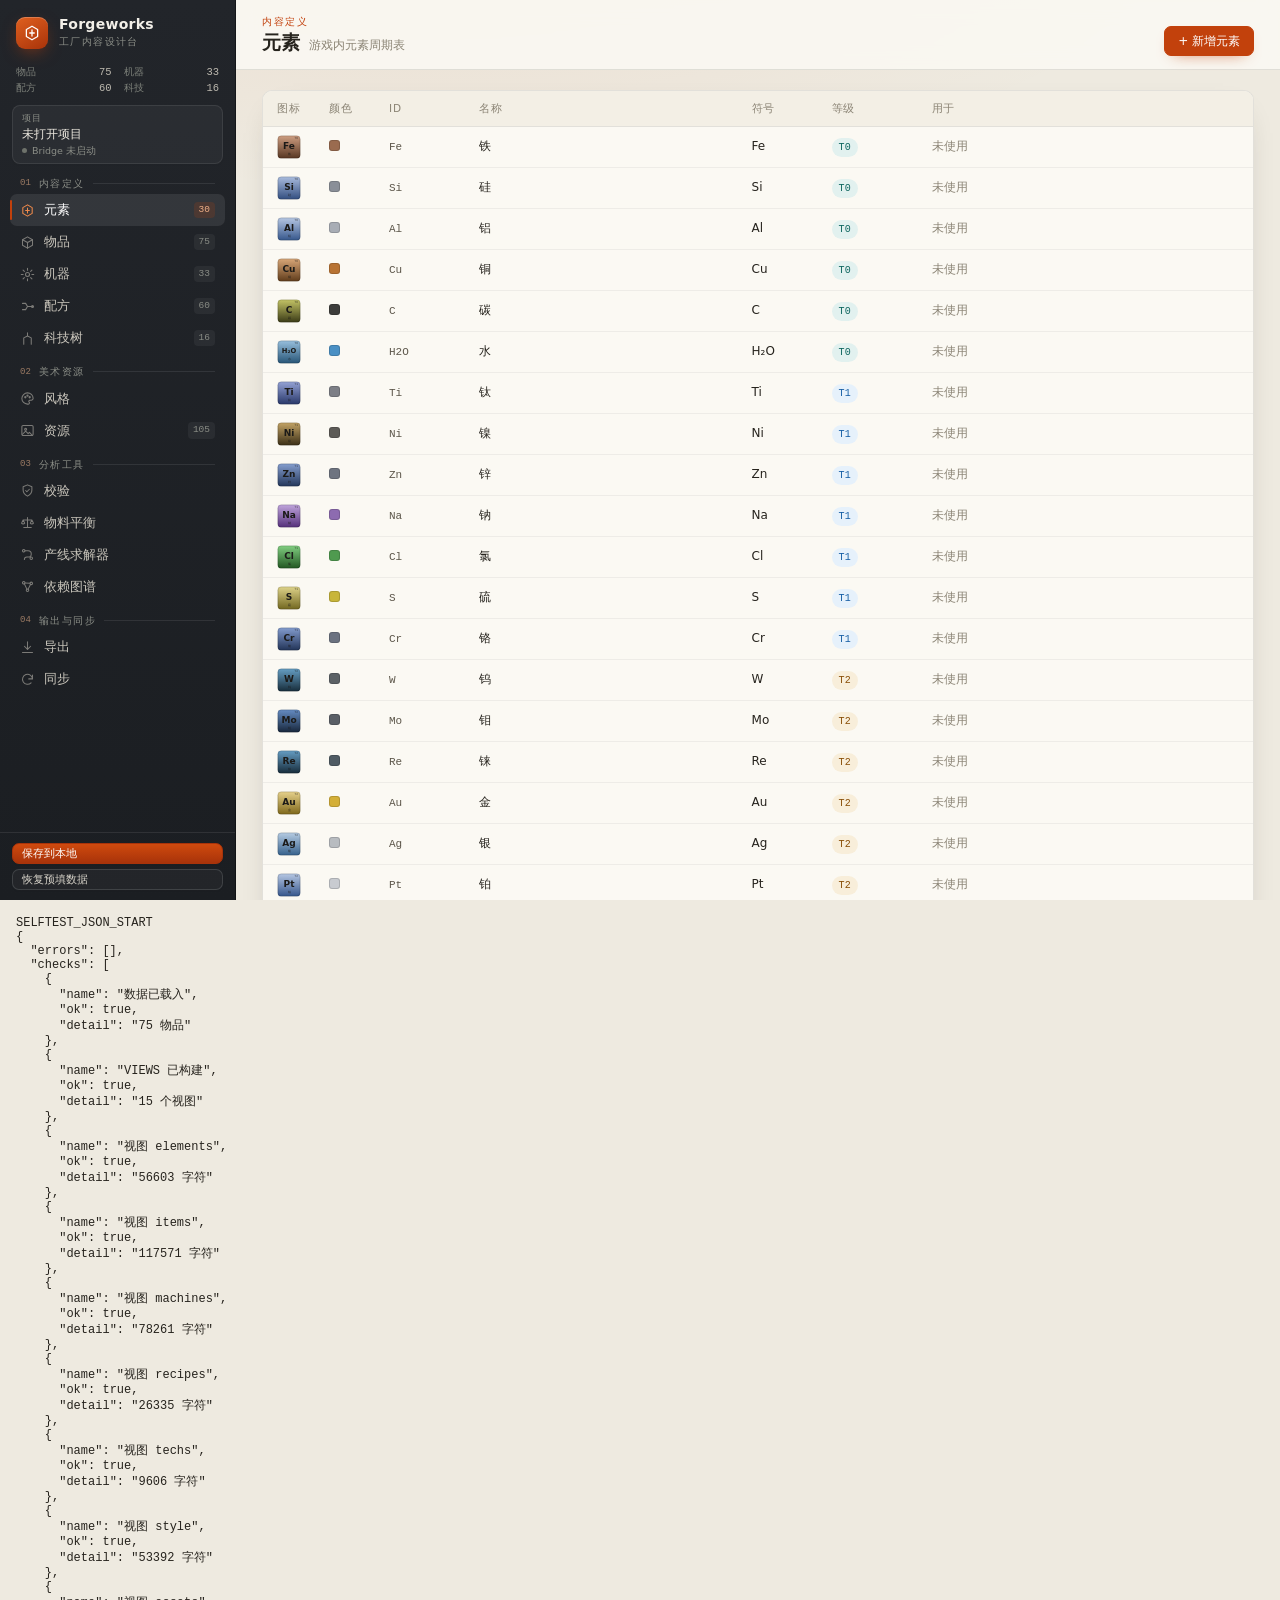
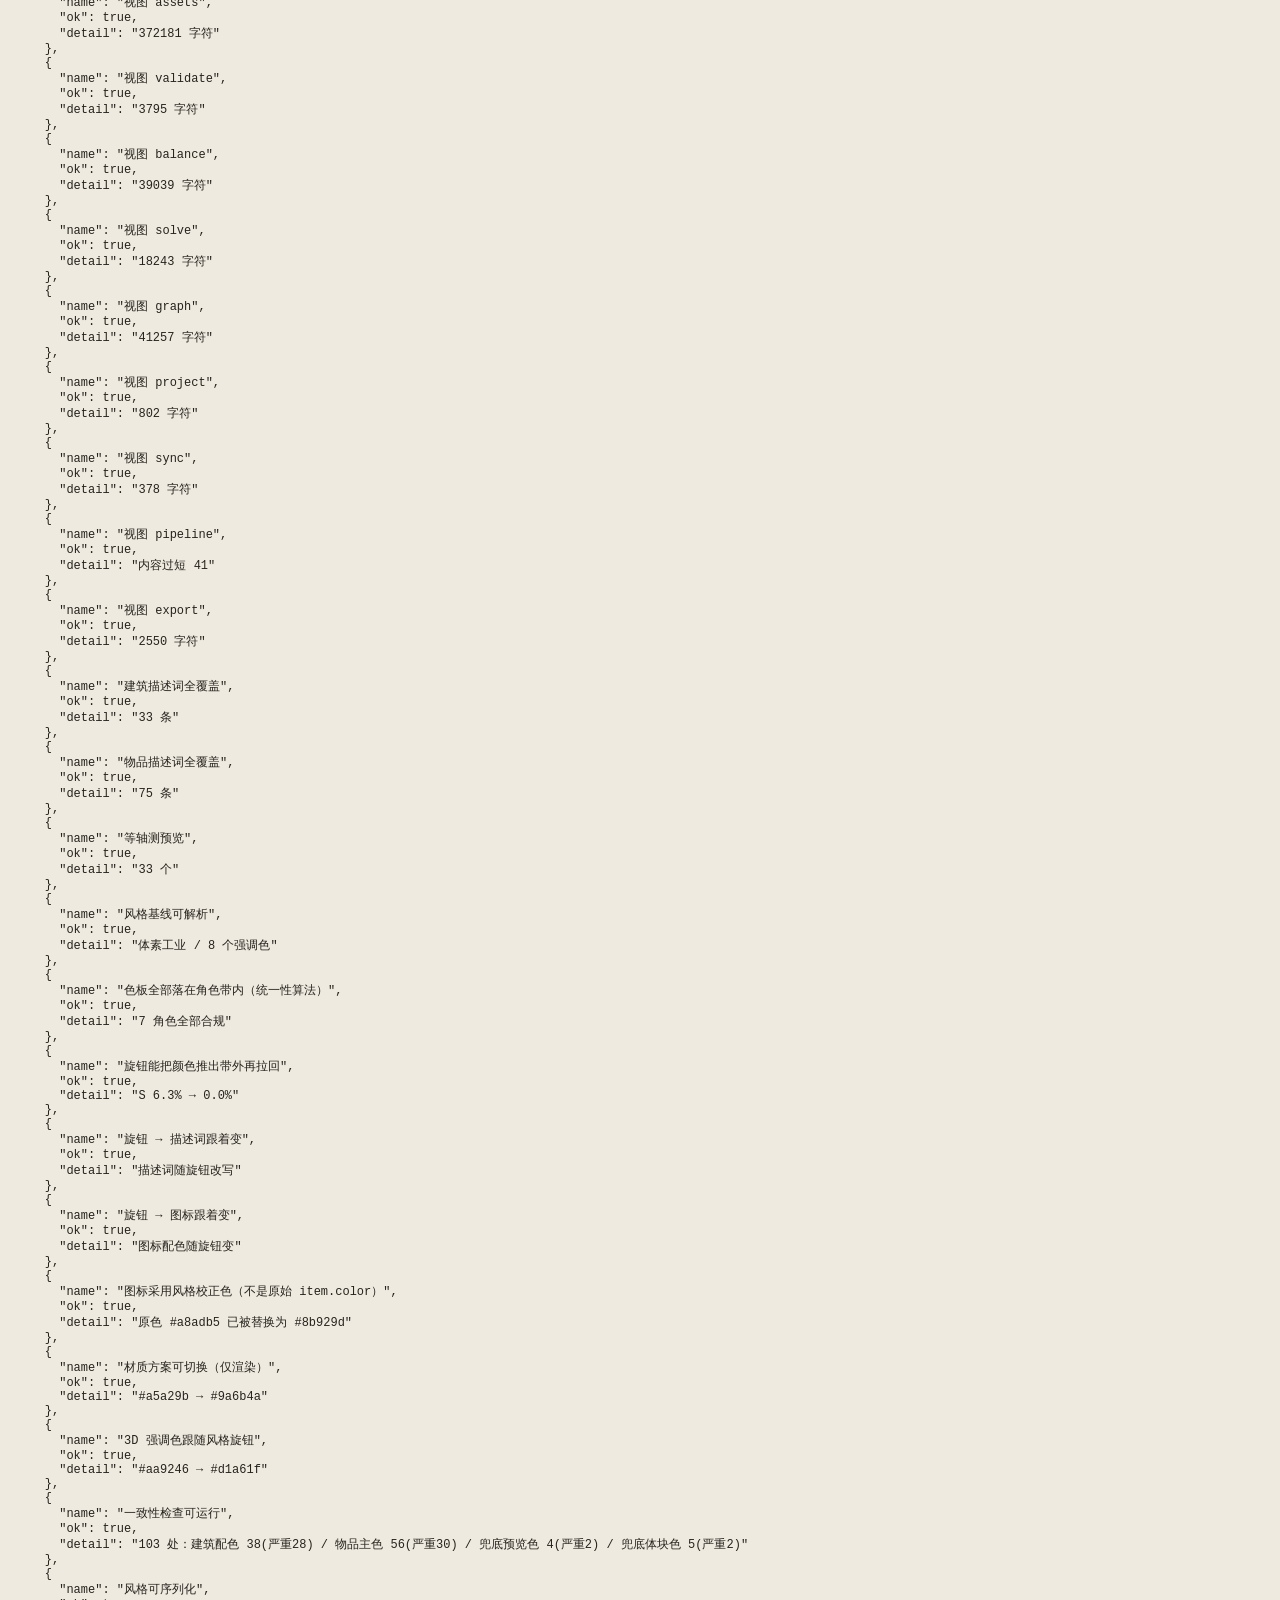
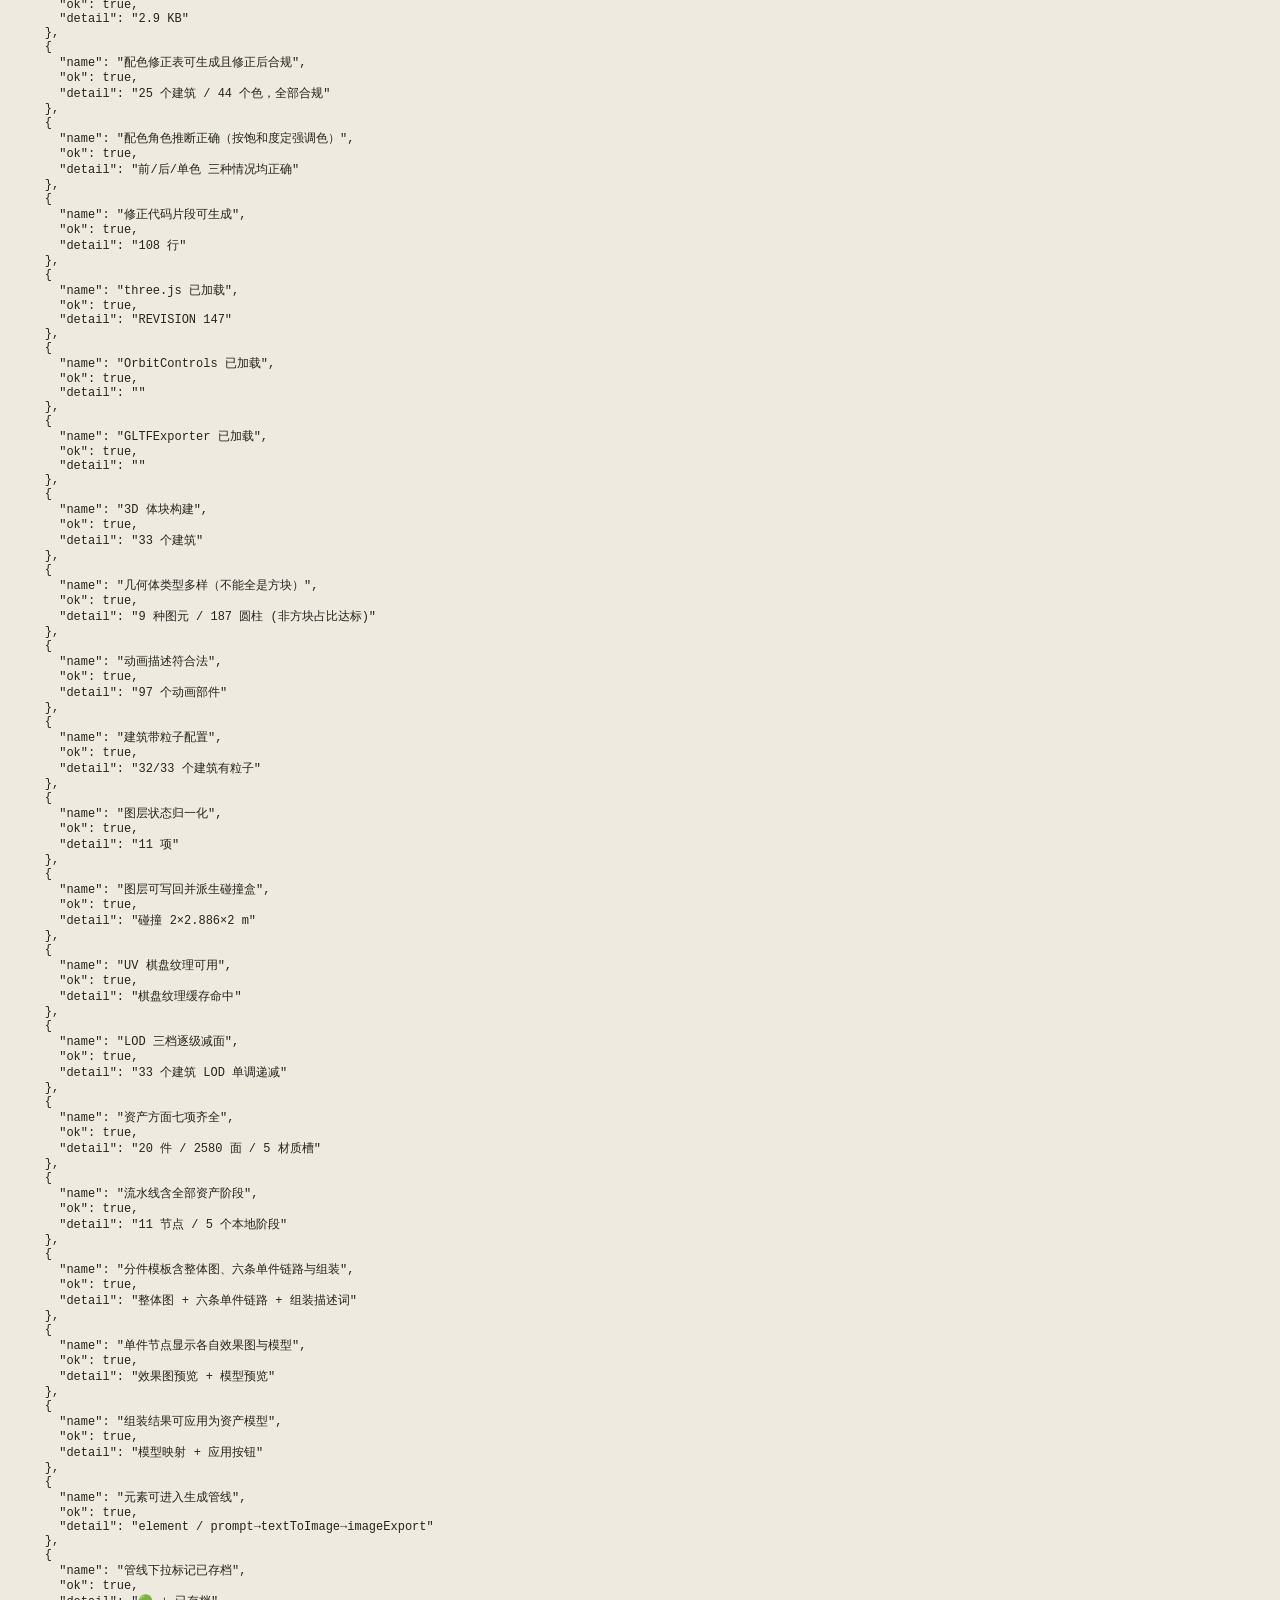
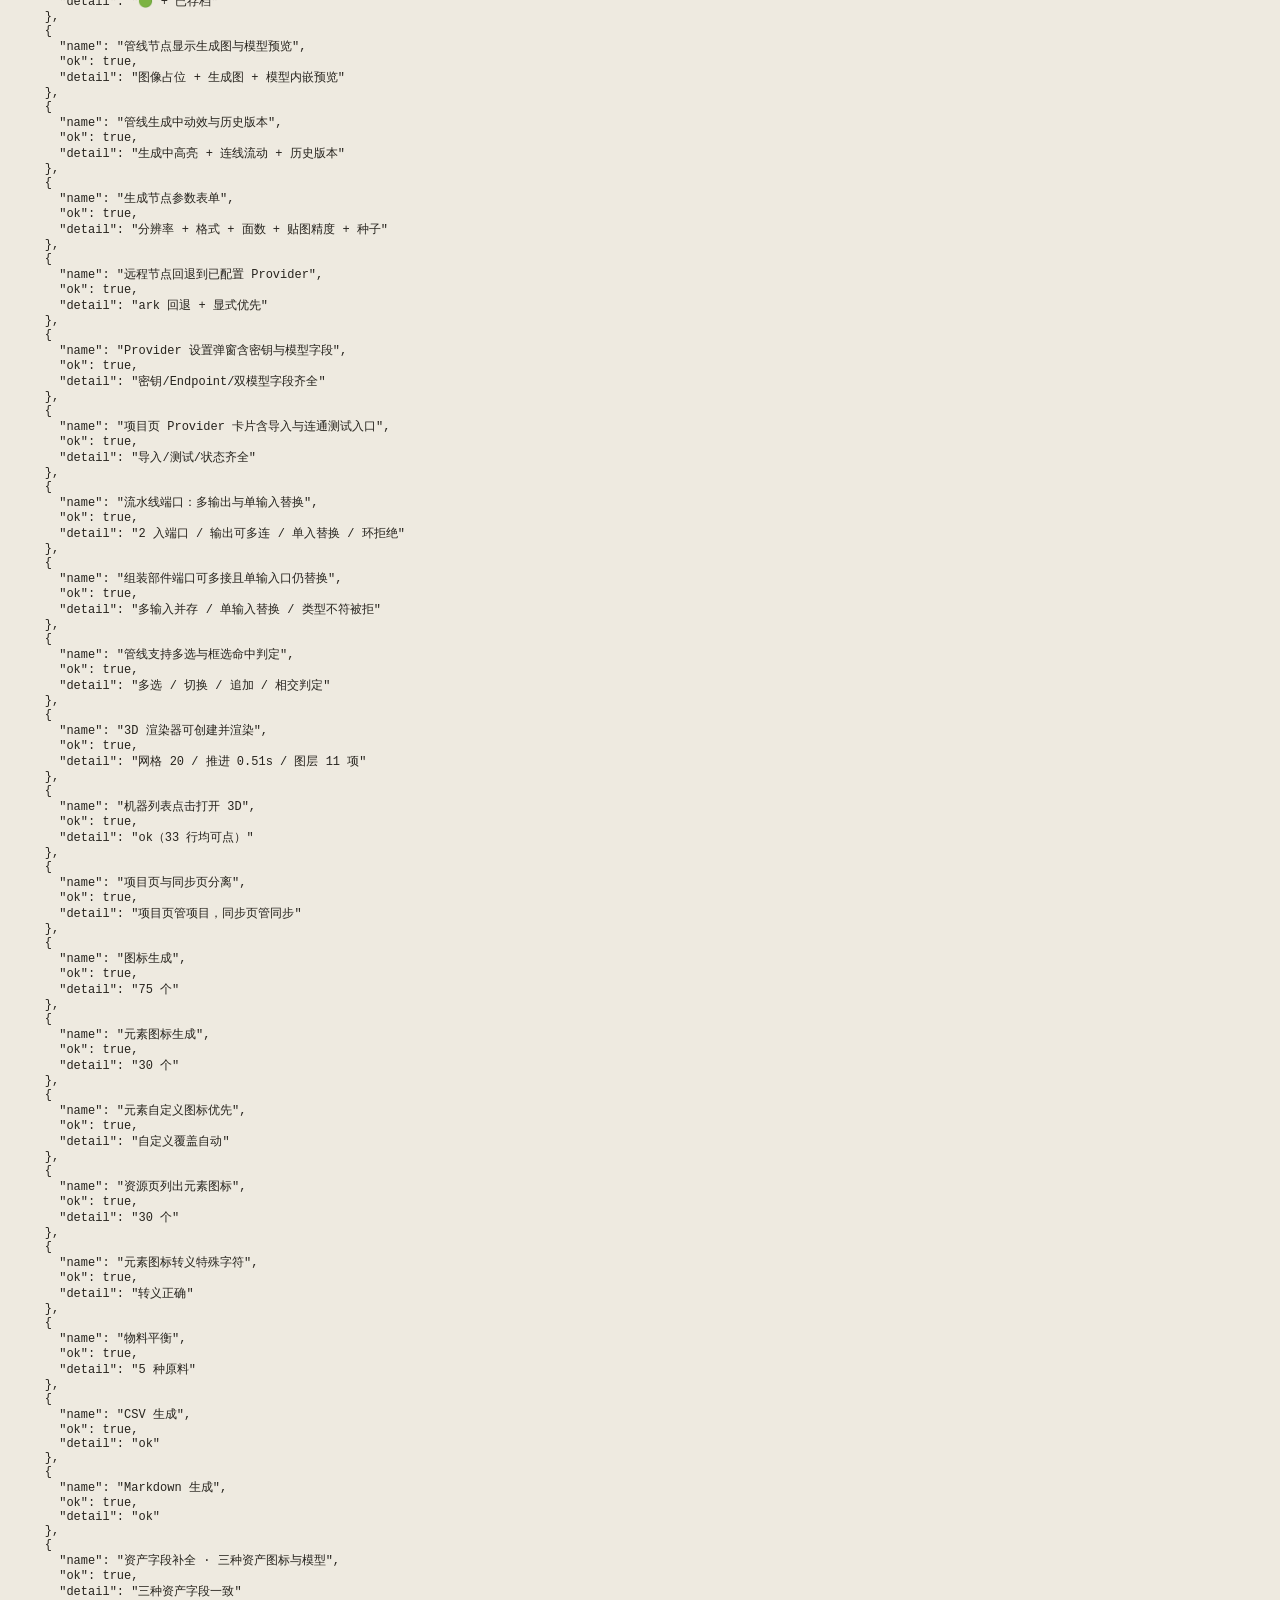
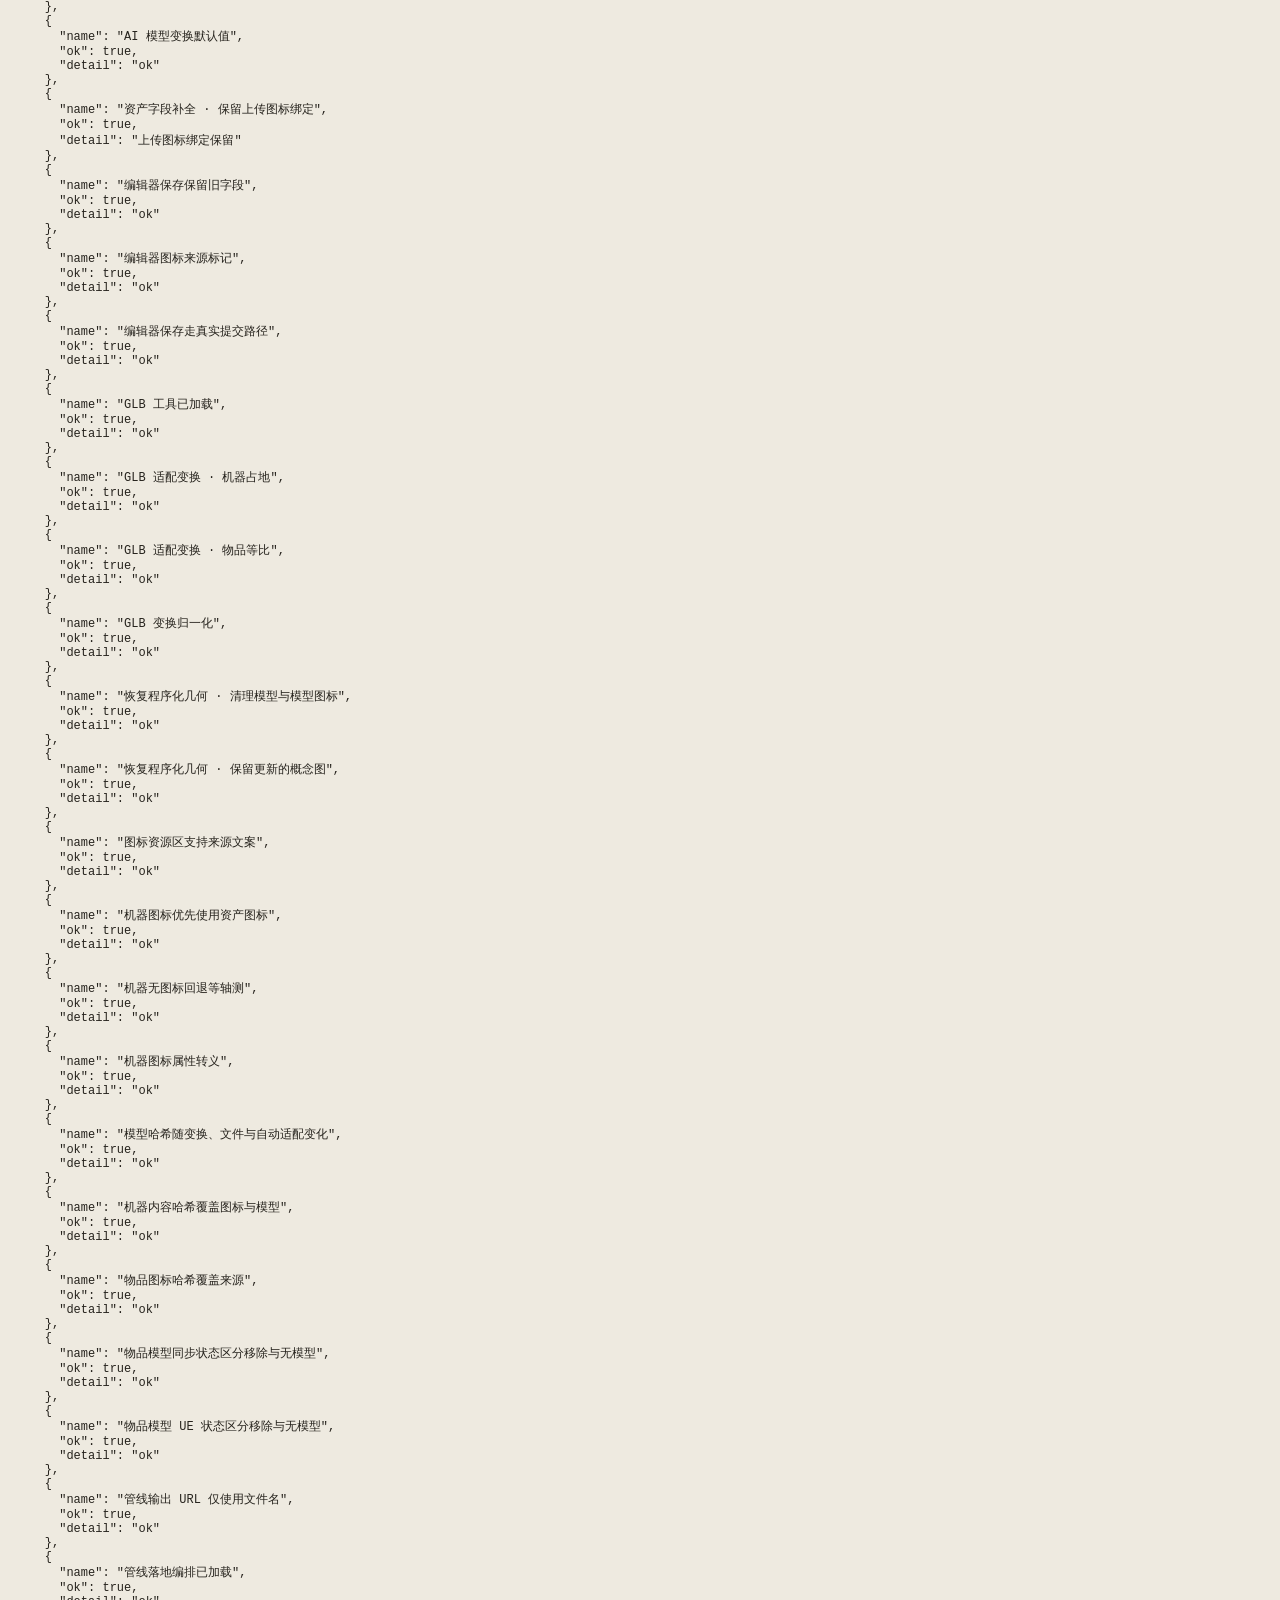
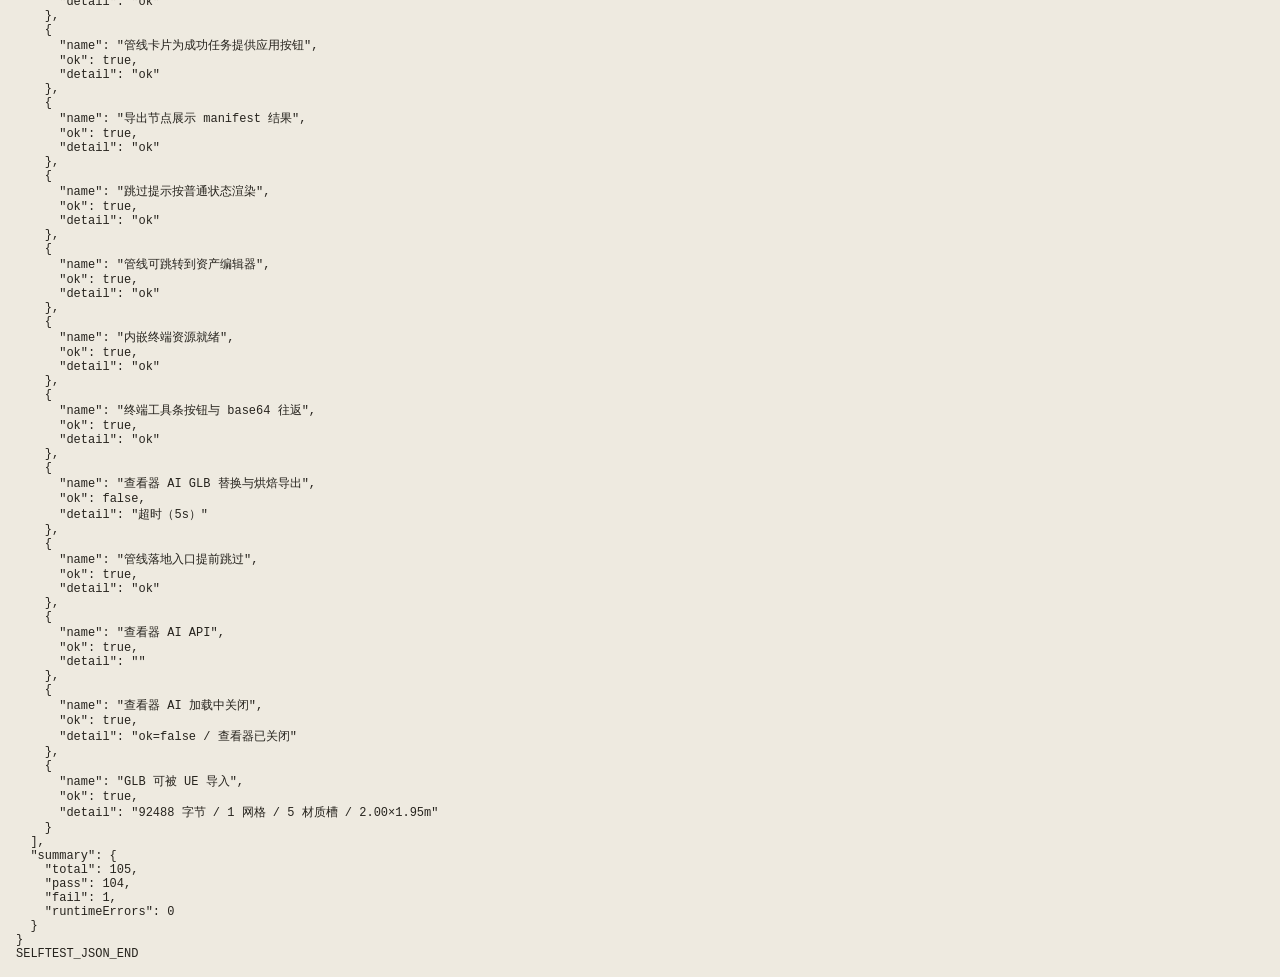
==== tests/smoke.html @ 36512643 "feat(pipeline): 组装支持缺件运行，并补齐分件模板 - 未就绪单件跳过而非阻塞，产出残缺模型；输出带 partial/missingParts，节点摘要显示「残缺 N 件」 - 被跳过部" ====
<!DOCTYPE html>
<html lang="zh-CN">
<head>
<meta charset="UTF-8">
<meta name="viewport" content="width=device-width, initial-scale=1.0">
<title>Forgeworks · 工厂游戏内容设计器</title>
<link rel="stylesheet" href="../css/theme.css?v=20261026p">
<link rel="stylesheet" href="../css/layout.css?v=20261026p">
<link rel="stylesheet" href="../css/components.css?v=20261026p">
<link rel="stylesheet" href="../css/pipeline.css?v=20261026p">
<link rel="stylesheet" href="../css/terminal.css?v=20261026p">
<link rel="stylesheet" href="../js/vendor/xterm.css?v=20261026p">
</head>
<body>
<div class="app">
  <aside class="side">
    <div class="brand">
      <div class="brand-mark" aria-hidden="true">
        <svg viewBox="0 0 24 24"><path d="M12 3l7.5 4.4v9.2L12 21l-7.5-4.4V7.4z"/><path d="M12 8v8M9 12h6"/></svg>
      </div>
      <div class="brand-text">
        <h1>Forgeworks</h1>
        <p class="tagline">工厂内容设计台</p>
      </div>
    </div>
    <div class="brand-stats" id="statLine">载入中…</div>
    <div id="projectChip"></div>
    <nav class="nav" id="nav"></nav>
    <div class="side-foot">
      <button id="btnSave" class="sm">保存到本地</button>
      <button id="btnReset" class="sm">恢复预填数据</button>
    </div>
  </aside>
  <main class="main">
    <div class="head">
      <div class="head-title">
        <div class="crumb" id="viewCrumb">内容定义</div>
        <div class="title-row"><h2 id="viewTitle">元素</h2><span class="sub" id="viewSub"></span></div>
      </div>
      <div class="head-actions" id="headActions"></div>
    </div>
    <div class="body" id="view"></div>
  </main>
</div>

<div class="mask hide" id="mask"><div class="modal" id="modal"></div></div>
<div class="toast" id="toast"></div>

<!-- ============================================================
     脚本按依赖顺序加载（顺序错了会 ReferenceError）。
     全部是普通 script（不是 ES module）——
     ES module 在 file:// 下会被 CORS 拦截，双击打不开。
     ============================================================ -->

<!-- 1. 配置与数据（先有 SEED，state.js 才能初始化 S） -->
<script src="../js/core/config.js?v=20261026p"></script>
<script src="../js/core/color.js?v=20261026p"></script>
<script src="../js/data/styles.js?v=20261026p"></script>
<script src="../js/data/seed.js?v=20261026p"></script>
<script src="../js/data/prompts.js?v=20261026p"></script>

<!-- 2. 状态与索引 -->
<script src="../js/core/state.js?v=20261026p"></script>
<script src="../js/core/lookup.js?v=20261026p"></script>
<script src="../js/core/style.js?v=20261026p"></script>

<!-- 3. 第三方（本地 vendored，不依赖 CDN，离线可用） -->
<script src="../js/vendor/three.min.js?v=20261026p"></script>
<script src="../js/vendor/OrbitControls.js?v=20261026p"></script>
<script src="../js/vendor/RoomEnvironment.js?v=20261026p"></script>
<script src="../js/vendor/GLTFLoader.js?v=20261026p"></script>
<script src="../js/vendor/GLTFExporter.js?v=20261026p"></script>
<script src="../js/vendor/BufferGeometryUtils.js?v=20261026p"></script>
<script src="../js/vendor/xterm.js?v=20261026p"></script>
<script src="../js/vendor/xterm-addon-fit.js?v=20261026p"></script>

<!-- 4. 引擎（无 UI 依赖） -->
<script src="../js/engines/icons.js?v=20261026p"></script>
<script src="../js/engines/material-textures.js?v=20261026p"></script>
<script src="../js/engines/asset-layers.js?v=20261026p"></script>
<script src="../js/engines/glb.js?v=20261026p"></script>
<script src="../js/engines/viewer3d.js?v=20261026p"></script>
<script src="../js/views/editor3d.js?v=20261026p"></script>
<script src="../js/engines/validate.js?v=20261026p"></script>
<script src="../js/engines/solver.js?v=20261026p"></script>
<script src="../js/engines/balance.js?v=20261026p"></script>
<script src="../js/engines/csv.js?v=20261026p"></script>
<script src="../js/core/io.js?v=20261026p"></script>
<script src="../js/sync.js?v=20261026p"></script>
<script src="../js/pipeline-adopt.js?v=20261026p"></script>
<script src="../js/pipeline.js?v=20261026p"></script>
<script src="../js/pipeline-templates.js?v=20261026p"></script>

<!-- 5. UI 基础 -->
<script src="../js/ui/table.js?v=20261026p"></script>
<script src="../js/ui/router.js?v=20261026p"></script>
<script src="../js/terminal.js?v=20261026p"></script>
<script src="../js/ui/editor.js?v=20261026p"></script>
<script src="../js/ui/providers.js?v=20261026p"></script>

<!-- 6. 各视图 -->
<script src="../js/views/style.js?v=20261026p"></script>
<script src="../js/views/elements.js?v=20261026p"></script>
<script src="../js/views/items.js?v=20261026p"></script>
<script src="../js/views/machines.js?v=20261026p"></script>
<script src="../js/views/recipes.js?v=20261026p"></script>
<script src="../js/views/techs.js?v=20261026p"></script>
<script src="../js/views/assets.js?v=20261026p"></script>
<script src="../js/views/validate.js?v=20261026p"></script>
<script src="../js/views/balance.js?v=20261026p"></script>
<script src="../js/views/solve.js?v=20261026p"></script>
<script src="../js/views/graph.js?v=20261026p"></script>
<script src="../js/views/sync.js?v=20261026p"></script>
<script src="../js/views/project.js?v=20261026p"></script>
<script src="../js/views/pipeline.js?v=20261026p"></script>
<script src="../js/views/export.js?v=20261026p"></script>

<!-- 7. 启动（构建 VIEWS 并首次渲染） -->
<script src="../js/main.js?v=20261026p"></script>

<pre id="selftest-result" style="font:12px monospace;white-space:pre-wrap;padding:16px"></pre>
<script>
(function(){
  var errs = [];
  window.addEventListener('error', function(e){ errs.push(String(e.message)); });

  var out = { errors: errs, checks: [], summary: {} };
  function check(name, fn){
    try{
      var r = fn();
      out.checks.push({ name: name, ok: !!r, detail: (typeof r === 'string') ? r : '' });
    }catch(e){
      out.checks.push({ name: name, ok: false, detail: 'EXCEPTION: ' + e.message });
    }
  }
  function finish(){
    out.errors = errs.slice();
    out.summary = {
      total: out.checks.length,
      pass: out.checks.filter(function(c){ return c.ok; }).length,
      fail: out.checks.filter(function(c){ return !c.ok; }).length,
      runtimeErrors: errs.length
    };
    document.getElementById('selftest-result').textContent =
      'SELFTEST_JSON_START\n' + JSON.stringify(out, null, 2) + '\nSELFTEST_JSON_END';
    document.title = (out.summary.fail === 0 && errs.length === 0) ? 'SELFTEST_PASS' : 'SELFTEST_FAIL';
  }

  function runSync(){
    check('数据已载入', function(){ return S && S.items.length > 0 ? S.items.length + ' 物品' : false; });
    check('VIEWS 已构建', function(){ return VIEWS && Object.keys(VIEWS).length > 0 ? Object.keys(VIEWS).length + ' 个视图' : false; });

    Object.keys(VIEWS).forEach(function(v){
      check('视图 ' + v, function(){
        cur = v; VIEWS[v].render();
        var len = document.getElementById('view').innerHTML.length;
        return len > 100 ? len + ' 字符' : '内容过短 ' + len;
      });
    });

    check('建筑描述词全覆盖', function(){
      var bad = S.machines.filter(function(m){
        try { var p = machinePrompt(m, {withTech:true}); return !p || p.length < 80; } catch(e){ return true; }
      });
      return bad.length === 0 ? S.machines.length + ' 条' : '缺失 ' + bad.length;
    });
    check('物品描述词全覆盖', function(){
      var bad = S.items.filter(function(it){
        try { return !itemPrompt(it, {withTech:true}); } catch(e){ return true; }
      });
      return bad.length === 0 ? S.items.length + ' 条' : '缺失 ' + bad.length;
    });
    check('等轴测预览', function(){
      var bad = S.machines.filter(function(m){
        try { var s = isoPreview(m, 0, 132); return !s || s.indexOf('<svg') !== 0; } catch(e){ return true; }
      });
      return bad.length === 0 ? S.machines.length + ' 个' : '失败 ' + bad.length;
    });

    /* ============================================================
       风格引擎 —— 重点是验证「跨模块联动」真的接上了
       ============================================================ */
    check('风格基线可解析', function(){
      var st = getStyle();
      return (st && st.palette && st.palette.structure && st.id === STYLE_PRESET.id)
        ? st.name + ' / ' + Object.keys(st.palette.accent).length + ' 个强调色'
        : false;
    });

    check('色板全部落在角色带内（统一性算法）', function(){
      var bad = [];
      var roles = ['structure','metal','metalDark','metalLite','glass','glow','hazard'];
      var st = getStyle();
      roles.forEach(function(role){
        var b = toneBand(role, st);
        var f = fitColor(st.palette[role], role, st);
        if(f.satAfter < b.sat[0]-0.6 || f.satAfter > b.sat[1]+0.6)
          bad.push(role+' S='+f.satAfter.toFixed(1));
        if(f.ligAfter < b.lig[0]-0.6 || f.ligAfter > b.lig[1]+0.6)
          bad.push(role+' L='+f.ligAfter.toFixed(1));
      });
      return bad.length === 0
        ? roles.length + ' 角色全部合规'
        : '违规：' + bad.slice(0, 3).join(' | ');
    });

    check('旋钮能把颜色推出带外再拉回', function(){
      // 饱和度拉到 -40，structure 应该比默认更灰
      var before = getStyle().palette.structure;
      var sBefore = hexToHsl(before).s;
      try{
        setKnob('satBoost', -40);
        var after = getStyle().palette.structure;
        var sAfter = hexToHsl(after).s;
        return sAfter < sBefore ? 'S ' + sBefore.toFixed(1) + '% → ' + sAfter.toFixed(1) + '%' : '旋钮无效';
      }finally{ resetKnobs(); }
    });

    check('旋钮 → 描述词跟着变', function(){
      var m = S.machines[0], a, b;
      try{
        setKnob('detail', 0);
        a = machinePrompt(m, {withTech:true});
        setKnob('detail', 1);
        b = machinePrompt(m, {withTech:true});
      }finally{ resetKnobs(); }
      return a !== b ? '描述词随旋钮改写' : '描述词没变（旋钮没接上）';
    });

    check('旋钮 → 图标跟着变', function(){
      var it = S.items[0], a, b;
      clearIconCache();
      try{
        setKnob('satBoost', -40);
        a = iconURL(it);
        setKnob('satBoost', 40);
        b = iconURL(it);
      }finally{ resetKnobs(); clearIconCache(); }
      return a !== b ? '图标配色随旋钮变' : '图标没变';
    });

    check('图标采用风格校正色（不是原始 item.color）', function(){
      var st = getStyle();
      var target = null;
      S.items.forEach(function(it){
        if(target) return;
        var f = itemFitColor(it, st);
        if(f.changed && Math.abs(f.satDelta) + Math.abs(f.ligDelta) > 8) target = it;
      });
      if(!target) return '所有物品色本就在带内，无需验证';
      var svg = iconInner(target);
      var orig = String(target.color).toLowerCase();
      return svg.indexOf(orig) < 0
        ? '原色 ' + orig + ' 已被替换为 ' + itemFitColor(target, st).hex
        : '仍在用原色 ' + orig;
    });

    check('材质方案可切换（仅渲染）', function(){
      var m = S.machines[0];
      var a = buildMachineParts(m, 'industrial').parts[0].mat.color;
      var b = buildMachineParts(m, 'rusted').parts[0].mat.color;
      return a !== b ? a + ' → ' + b : '材质没变';
    });

    check('3D 强调色跟随风格旋钮', function(){
      var m = S.machines[0], a, b;
      try{
        setKnob('satBoost', -30);
        a = buildMachineParts(m).accent;
        setKnob('satBoost', 30);
        b = buildMachineParts(m).accent;
      }finally{ resetKnobs(); }
      return a !== b ? a + ' → ' + b : '强调色没变';
    });

    check('一致性检查可运行', function(){
      var r = styleCheck();
      if(typeof r.total !== 'number') return false;
      var kd = Object.keys(r.byKind).map(function(k){
        return k + ' ' + r.byKind[k].total + '(严重' + r.byKind[k].high + ')';
      }).join(' / ');
      return r.total + ' 处：' + kd;
    });

    check('风格可序列化', function(){
      var j = JSON.stringify(styleToJson());
      return j.length > 200 ? Math.round(j.length / 102.4) / 10 + ' KB' : '过短 ' + j.length;
    });

    check('配色修正表可生成且修正后合规', function(){
      var t = stylePaletteFixTable();
      var n = Object.keys(t).length;
      if(!n) return '当前风格下无需修正';
      // 修正后的每个色，按其被分配的**实际角色**检查是否落在对应带内
      var st = getStyle(), bad = 0, checked = 0;
      Object.keys(t).forEach(function(id){
        var hx = String(t[id].after).match(/#[0-9a-fA-F]{6}/g) || [];
        var roles = assignPaletteRoles(hx);   // 对修正后的色重新推角色
        hx.forEach(function(h, i){
          checked++;
          var f = fitColor(h, roles[i], st);
          if(Math.abs(f.satDelta) > 0.6 || Math.abs(f.ligDelta) > 0.6) bad++;
        });
      });
      return bad === 0 ? n + ' 个建筑 / ' + checked + ' 个色，全部合规'
                       : n + ' 个建筑，' + bad + '/' + checked + ' 个色仍不合规';
    });

    check('配色角色推断正确（按饱和度定强调色）', function(){
      // 强调色在前 / 在后两种情况都要能认出来
      var r1 = assignPaletteRoles(['#8b6b4a', '#3d3d3b']);   // 锈红在前
      var r2 = assignPaletteRoles(['#6b6e73', '#e07b39']);   // 炉火橙在后
      var r3 = assignPaletteRoles(['#e8eaec']);              // 单色低饱和
      var ok = r1[0] === 'accent' && r2[1] === 'accent' && r3[0] === 'structure';
      return ok ? '前/后/单色 三种情况均正确'
                : '推断错误 r1=' + r1.join(',') + ' r2=' + r2.join(',') + ' r3=' + r3.join(',');
    });

    check('修正代码片段可生成', function(){
      var s = styleFixSnippet();
      return s.length > 40 ? s.split('\n').length + ' 行' : '片段过短';
    });

    // ---- three.js ----
    check('three.js 已加载', function(){ return haveThree() ? 'REVISION ' + THREE.REVISION : '未加载'; });
    check('OrbitControls 已加载', function(){ return !!THREE.OrbitControls; });
    check('GLTFExporter 已加载', function(){ return !!THREE.GLTFExporter; });

    check('3D 体块构建', function(){
      var bad = S.machines.filter(function(m){
        try {
          var g = buildMachineParts(m);
          return !g || !g.parts || g.parts.length < 3 || !(g.H > 0);
        } catch(e){ return true; }
      });
      return bad.length === 0 ? S.machines.length + ' 个建筑' : '失败 ' + bad.length;
    });

    check('几何体类型多样（不能全是方块）', function(){
      var kindsAll = {};
      S.machines.forEach(function(m){
        buildMachineParts(m).parts.forEach(function(p){
          var k = p.kind || 'box';
          kindsAll[k] = (kindsAll[k] || 0) + 1;
        });
      });
      var names = Object.keys(kindsAll);
      var nonBox = names.filter(function(k){ return k !== 'box'; });
      if(nonBox.length < 5) return '非方块图元只有 ' + nonBox.length + ' 种: ' + nonBox.join(',');
      // 每个建筑至少要有 1/3 是非方块部件
      var bad = S.machines.filter(function(m){
        var ps = buildMachineParts(m).parts;
        var nb = ps.filter(function(p){ return (p.kind||'box') !== 'box'; }).length;
        return nb / ps.length < 0.34;
      });
      if(bad.length) return bad.length + ' 个建筑方块占比过高';
      return names.length + ' 种图元 / ' + (kindsAll.cyl||0) + ' 圆柱 (非方块占比达标)';
    });

    check('动画描述符合法', function(){
      var kinds = {spin:1, bob:1, slide:1, swing:1, pulse:1};
      var bad = 0, animCount = 0;
      S.machines.forEach(function(m){
        buildMachineParts(m).parts.forEach(function(p){
          if(!p.anim) return;
          animCount++;
          if(!kinds[p.anim.kind]) bad++;
        });
      });
      return bad === 0 ? animCount + ' 个动画部件' : bad + ' 个非法动画';
    });

    check('建筑带粒子配置', function(){
      var withP = S.machines.filter(function(m){ return !!buildMachineParts(m).particles; });
      return withP.length > 0 ? withP.length + '/' + S.machines.length + ' 个建筑有粒子' : '无粒子配置';
    });

    /* ---- 资产图层：白模 / 材质 / UV / LOD / 碰撞 / 动画 / 元数据 ---- */
    check('图层状态归一化', function(){
      var layers = fwLayersOf({ui3d:{layers:{lod:9, collisionHeight:-2}}});
      if(layers.lod !== 2) return 'lod 未夹取: ' + layers.lod;
      if(layers.collisionHeight !== null) return '负碰撞高未回落';
      var missing = Object.keys(FW_LAYER_DEFAULTS).filter(function(key){ return !(key in layers); });
      return missing.length ? '缺字段 ' + missing.join(',') : Object.keys(layers).length + ' 项';
    });

    check('图层可写回并派生碰撞盒', function(){
      var holder = {ui3d:{layers:{}}};
      var out = fwSetLayer(holder, 'clay', true);
      if(!out.clay) return '白模未写入';
      var box = fwCollisionBox(S.machines[0]);
      if(!(box.w > 0 && box.d > 0 && box.h > 0)) return '碰撞盒尺寸无效';
      return '碰撞 ' + box.w + '×' + box.h + '×' + box.d + ' m';
    });

    check('UV 棋盘纹理可用', function(){
      var a = fwUvCheckerTexture();
      var b = fwUvCheckerTexture();
      return a && a.isTexture && a === b ? '棋盘纹理缓存命中' : '纹理未缓存';
    });

    check('LOD 三档逐级减面', function(){
      var bad = 0;
      S.machines.forEach(function(m){
        var plan = fwLodPlan(m);
        if(!plan || plan.levels.length !== 3){ bad++; return; }
        if(plan.levels[0].triangles !== plan.totalTriangles) bad++;
        else if(plan.levels[1].triangles > plan.levels[0].triangles) bad++;
        else if(plan.levels[2].triangles > plan.levels[1].triangles) bad++;
      });
      return bad === 0 ? S.machines.length + ' 个建筑 LOD 单调递减' : bad + ' 个建筑 LOD 异常';
    });

    check('资产方面七项齐全', function(){
      var aspects = fwAssetAspects(S.machines[0]);
      if(!aspects) return '无输出';
      var need = ['geometry','material','uv','lod','collision','animation','metadata'];
      var missing = need.filter(function(key){ return !aspects[key]; });
      if(missing.length) return '缺 ' + missing.join(',');
      if(!(aspects.geometry.parts > 0 && aspects.geometry.triangles > 0)) return '几何为空';
      if(!aspects.uv.channels.length) return '无 UV 通道';
      return aspects.geometry.parts + ' 件 / ' + aspects.geometry.triangles + ' 面 / ' +
        aspects.material.slots + ' 材质槽';
    });

    check('流水线含全部资产阶段', function(){
      var graph = pipelineStarterGraph('probe', 'machine');
      var types = graph.nodes.map(function(node){ return node.type; });
      var need = ['styleApply','uv','lod','collision','animation','metadata','validate','export'];
      var missing = need.filter(function(type){ return types.indexOf(type) < 0; });
      if(missing.length) return '缺 ' + missing.join(',');
      var prevAsset = PIPELINE.assetId;
      PIPELINE.assetId = S.machines[0].id;
      var derived = pipelineDeriveStage({type:'lod'});
      PIPELINE.assetId = prevAsset;
      if(!derived.ok) return '本地推导失败: ' + derived.error;
      if(!derived.output.levels || derived.output.levels.length !== 3) return 'LOD 输出不完整';
      return types.length + ' 节点 / ' + PIPELINE_LOCAL_STAGES.length + ' 个本地阶段';
    });

    check('分件模板含整体图、六条单件链路与组装', function(){
      var graph = pipelineStarterGraph('probe', 'parts');
      var types = graph.nodes.map(function(node){ return node.type; });
      var chain = ['prompt', 'textToImage', 'partImage', 'partModel', 'assemble'];
      var missing = chain.filter(function(type){ return types.indexOf(type) < 0; });
      if(missing.length) throw new Error('缺 ' + missing.join(','));
      function linked(from, to, port){
        return graph.edges.some(function(edge){
          return edge.from === from && edge.to === to && edge['in'] === port;
        });
      }
      if(pipelinePorts('partImage', 'in').join() !== 'text,image')
        throw new Error('partImage 输入端口异常');
      if(!linked('prompt_overall', 'overall', 'text')) throw new Error('缺少整体描述词连线');
      ['body','roof','wheel','door','side_window','rear_window'].forEach(function(name){
        if(!linked('overall', 'partImage_' + name, 'image'))
          throw new Error(name + ' 未接入整体效果图');
        if(!linked('prompt_' + name, 'partImage_' + name, 'text')
          || !linked('partImage_' + name, 'partModel_' + name, 'image')
          || !linked('partModel_' + name, 'assemble', 'part'))
          throw new Error(name + ' 链路缺失');
      });
      if(!linked('prompt_assemble', 'assemble', 'text')) throw new Error('缺少组装描述词连线');
      if(!linked('assemble', 'style', 'mesh')) throw new Error('组装后未接风格对齐');
      if(PIPELINE_NODE_LABELS.partImage !== '单件效果图'
        || PIPELINE_NODE_LABELS.partModel !== '单件模型'
        || PIPELINE_NODE_LABELS.assemble !== '组装')
        throw new Error('节点标签缺失');
      return '整体图 + 六条单件链路 + 组装描述词';
    });

    check('单件节点显示各自效果图与模型', function(){
      var prevAsset = PIPELINE.assetId, prevKind = PIPELINE.kind;
      var prevReady = window.pipelineBridgeReady;
      PIPELINE.assetId = 'probe';
      PIPELINE.kind = 'machine';
      window.pipelineBridgeReady = function(){ return true; };
      try {
        var imageHTML = pipelineNodeCard({id:'pi', type:'partImage', x:0, y:0, params:{},
          result:{state:'done', output:{imagePath:'outputs/image_a.png'}}});
        if(imageHTML.indexOf('image_a.png') < 0) throw new Error('缺少单件效果图预览');
        var modelHTML = pipelineNodeCard({id:'pm', type:'partModel', x:0, y:0, params:{},
          result:{state:'done', output:{modelPath:'outputs/model_1.glb'}}});
        if(modelHTML.indexOf('model_1.glb') < 0) throw new Error('缺少单件模型预览');
        if(modelHTML.indexOf('data-part-retry') >= 0) throw new Error('逐件重试按钮应已移除');
        return '效果图预览 + 模型预览';
      } finally {
        window.pipelineBridgeReady = prevReady;
        PIPELINE.assetId = prevAsset;
        PIPELINE.kind = prevKind;
      }
    });

    check('组装结果可应用为资产模型', function(){
      var prevAsset = PIPELINE.assetId, prevKind = PIPELINE.kind;
      PIPELINE.assetId = 'probe';
      PIPELINE.kind = 'machine';
      try {
        var node = {id:'assemble', type:'assemble', x:0, y:0, params:{},
          result:{state:'done', output:{meshPath:'outputs/model_assembly_assemble.glb',
            parts:[{id:'a'},{id:'b'},{id:'c'}], triangles:1200,
            layoutPath:'parts/layout_assemble.json', updatedAt:'2026-10-26T00:00:00Z'}}};
        var task = pipelineApplyTaskFor(node);
        if(!task || task.taskId !== 'assemble:assemble:1200:2026-10-26T00:00:00Z')
          throw new Error('组装任务映射异常');
        if(task.output.modelPath !== 'outputs/model_assembly_assemble.glb')
          throw new Error('组装模型路径异常');
        if(pipelineApplyTaskFor({id:'a', type:'assemble', x:0, y:0, params:{},
          result:{state:'running'}})) throw new Error('未完成也返回应用任务');
        var html = pipelineNodeCard(node);
        if(html.indexOf('应用组装') < 0) throw new Error('缺少应用组装按钮');
        if(html.indexOf('3 件 · 1200 面 · layout_assemble.json') < 0)
          throw new Error('缺少组装摘要');
        return '模型映射 + 应用按钮';
      } finally {
        PIPELINE.assetId = prevAsset;
        PIPELINE.kind = prevKind;
      }
    });

    check('元素可进入生成管线', function(){
      var el = S.elements[0];
      var prev = PIPELINE.assetId;
      PIPELINE.assetId = el.id;
      var target = pipelineAssetTarget();
      PIPELINE.assetId = prev;
      if(!target || target.kind !== 'element') return '管线未识别元素';
      var prompt = elementPrompt(el, {withTech:true});
      if(!prompt || prompt.length < 60 || prompt.indexOf(el.name) < 0) return '元素描述词异常';
      var graph = pipelineStarterGraph(el.id, 'icon');
      var types = graph.nodes.map(function(node){ return node.type; });
      if(types.indexOf('imageExport') < 0) return '图标模板缺 imageExport';
      return target.kind + ' / ' + types.join('→');
    });

    check('管线下拉标记已存档', function(){
      var prevCur = cur, prevAsset = PIPELINE.assetId, prevGraph = PIPELINE.graph;
      var prevArchive = window.pipelineHasArchive;
      var machine = S.machines[0];
      PIPELINE.assetId = machine.id;
      PIPELINE.kind = 'machine';
      PIPELINE.graph = pipelineStarterGraph(machine.id, 'machine');
      window.pipelineHasArchive = function(id){ return id === machine.id; };
      try {
        cur = 'pipeline'; VIEWS.pipeline.render();
        var text = document.getElementById('pipelineAsset').innerText;
        if(text.indexOf('🟢') < 0) return '没有绿点';
        if(text.indexOf('已存档') < 0) return '没有已存档文字';
        return '🟢 + 已存档';
      } finally {
        window.pipelineHasArchive = prevArchive;
        PIPELINE.assetId = prevAsset;
        PIPELINE.graph = prevGraph;
        cur = prevCur;
      }
    });

    check('管线节点显示生成图与模型预览', function(){
      if(typeof THREE === 'undefined' || !THREE.GLTFLoader) return 'GLTFLoader 未加载';
      if(typeof openPipelineModelPreview !== 'function') return '模型预览入口缺失';
      var prevReady = window.pipelineBridgeReady;
      var prevAsset = PIPELINE.assetId, prevKind = PIPELINE.kind;
      window.pipelineBridgeReady = function(){ return true; };
      PIPELINE.assetId = 'probe';
      PIPELINE.kind = 'item';
      try {
        var imageDone = pipelineNodeCard({id:'image', type:'textToImage', x:0, y:0, params:{},
          result:{providerTask:{state:'success', output:{imagePath:'_out/image.png'}}}});
        if(imageDone.indexOf('<img') < 0) return '生成图未显示在节点内';
        if(imageDone.indexOf('/api/pipeline/output/probe/image.png?kind=item') < 0) return '生成图 URL 异常';
        var imageEmpty = pipelineNodeCard({id:'image', type:'textToImage', x:0, y:0, params:{}});
        if(imageEmpty.indexOf('pipeline-node-media empty') < 0 || imageEmpty.indexOf('未生成图像') < 0) return '图像占位缺失';
        var modelDone = pipelineNodeCard({id:'model', type:'imageTo3D', x:0, y:0, params:{},
          result:{providerTask:{state:'success', output:{modelPath:'_out/model.glb'}}}});
        if(modelDone.indexOf('data-preview-model=') < 0) return '模型节点缺预览按钮';
        if(modelDone.indexOf('预览 3D 模型') < 0) return '预览按钮文案异常';
        if(modelDone.indexOf('data-node-model=') < 0 || modelDone.indexOf('<canvas') < 0) return '模型节点缺内嵌预览画布';
        if(typeof pipelineMountNodePreviews !== 'function') return '模型内嵌预览未挂载';
        var modelEmpty = pipelineNodeCard({id:'model', type:'imageTo3D', x:0, y:0, params:{}});
        if(modelEmpty.indexOf('未生成模型') < 0) return '模型占位缺失';
        return '图像占位 + 生成图 + 模型内嵌预览';
      } finally {
        window.pipelineBridgeReady = prevReady;
        PIPELINE.assetId = prevAsset;
        PIPELINE.kind = prevKind;
      }
    });

    check('管线生成中动效与历史版本', function(){
      var prevGraph = PIPELINE.graph, prevRemote = PIPELINE.remote, prevReady = window.pipelineBridgeReady;
      var prevAsset = PIPELINE.assetId, prevKind = PIPELINE.kind;
      window.pipelineBridgeReady = function(){ return true; };
      PIPELINE.remote = {};
      PIPELINE.assetId = 'probe';
      PIPELINE.kind = 'item';
      try {
        var running = {id:'image', type:'textToImage', x:0, y:0, params:{},
          result:{providerTask:{state:'running', progress:42}}};
        var html = pipelineNodeCard(running);
        if(html.indexOf('is-running') < 0) return '缺少生成中高亮 class';
        if(html.indexOf('生成中 42%') < 0) return '缺少生成中进度文案';
        if(html.indexOf('生成中…') < 0) return '缺少生成中占位';
        PIPELINE.graph = {nodes:[{id:'prompt', type:'prompt', x:0, y:0, params:{text:''}}, running],
          edges:[{from:'prompt', out:'text', to:'image', in:'text'}]};
        if(pipelineEdgeSvg().indexOf('pipeline-edge-active') < 0) return '连线缺少流动动画 class';
        var historyHTML = pipelineNodeCard({id:'image', type:'textToImage', x:0, y:0, params:{},
          result:{providerTask:{state:'success', output:{imagePath:'outputs/new.png'}},
            history:[{taskId:'task_old', state:'success', submittedAt:1700000000,
              output:{imagePath:'outputs/old.png'}}]}});
        if(historyHTML.indexOf('历史版本 1') < 0) return '历史版本未列出';
        if(historyHTML.indexOf('/api/pipeline/output/probe/old.png?kind=item') < 0) return '历史图片链接缺失';
        if(historyHTML.indexOf('旧版本') >= 0) return '仍在使用旧的历史文案';
        return '生成中高亮 + 连线流动 + 历史版本';
      } finally {
        window.pipelineBridgeReady = prevReady;
        PIPELINE.graph = prevGraph;
        PIPELINE.remote = prevRemote;
        PIPELINE.assetId = prevAsset;
        PIPELINE.kind = prevKind;
      }
    });

    check('生成节点参数表单', function(){
      var image = pipelineNodeCard({id:'image', type:'textToImage', x:0, y:0, params:{size:'2K', outputFormat:'jpeg'}});
      if(image.indexOf('data-param="size"') < 0 || image.indexOf('value="2K"') < 0) return '文生图缺少分辨率';
      if(image.indexOf('data-param="outputFormat"') < 0) return '文生图缺少输出格式';
      if(image.indexOf('data-param="watermark"') < 0) return '文生图缺少水印开关';
      var model = pipelineNodeCard({id:'model', type:'imageTo3D', x:0, y:0,
        params:{faceLimit:12000, texture:true, textureQuality:'detailed', smartLowPoly:false}});
      if(model.indexOf('data-param="faceLimit"') < 0 || model.indexOf('value="12000"') < 0) return '图生3D缺少面数';
      if(model.indexOf('data-param="textureQuality"') < 0) return '缺少贴图精度';
      if(model.indexOf('data-param="smartLowPoly"') < 0) return '缺少智能低模开关';
      if(model.indexOf('data-param="modelSeed"') < 0) return '缺少模型种子';
      return '分辨率 + 格式 + 面数 + 贴图精度 + 种子';
    });

    check('远程节点回退到已配置 Provider', function(){
      if(typeof pipelineNodeProvider !== 'function') return 'Provider 解析缺失';
      var prev = PIPELINE.providers;
      PIPELINE.providers = {ark:{configured:true}};
      try {
        if(pipelineNodeProvider({params:{provider:'tripo'}}) !== 'ark') return '未回退到 ark';
        PIPELINE.providers = {tripo:{configured:true}, ark:{configured:true}};
        if(pipelineNodeProvider({params:{provider:'tripo'}}) !== 'tripo') return '显式 tripo 未保留';
        if(pipelineNodeProvider({params:{}}) !== 'tripo') return '默认 Provider 异常';
        return 'ark 回退 + 显式优先';
      } finally {
        PIPELINE.providers = prev;
      }
    });

    check('Provider 设置弹窗含密钥与模型字段', function(){
      if(typeof providerSettingsHTML !== 'function') return '设置表单缺失';
      if(typeof openProviderSettings !== 'function') return '设置入口缺失';
      var prev = PIPELINE.providers;
      PIPELINE.providers = {ark:{configured:true, endpoint:'https://ark.cn-beijing.volces.com/api/v3'}};
      try {
        var html = providerSettingsHTML();
        ['provArkKey','provArkEndpoint','provArkImage','provArk3d','provTripKey'].forEach(function(id){
          if(html.indexOf('id="' + id + '"') < 0) throw new Error('缺少字段 ' + id);
        });
        if(html.indexOf('已配置') < 0) return '未显示配置状态';
        if(html.indexOf('bridge_config.json') < 0) return '未提示密钥落盘位置';
        return '密钥/Endpoint/双模型字段齐全';
      } finally {
        PIPELINE.providers = prev;
      }
    });

    check('项目页 Provider 卡片含导入与连通测试入口', function(){
      if(typeof providerCardHTML !== 'function') return 'Provider 卡片缺失';
      var prevRows = PIPELINE.providers;
      var prevCc = PROVIDERS.ccswitch, prevAvail = PROVIDERS.ccswitchAvailable, prevTests = PROVIDERS.tests;
      PIPELINE.providers = {
        ark:{configured:true, endpoint:'https://ark.cn-beijing.volces.com/api/v3', image_model:'doubao-seedream-5-0-pro-260628'},
        tripo:{configured:false}
      };
      PROVIDERS.ccswitchAvailable = true;
      PROVIDERS.ccswitch = [{id:'a299', name:'火山 Seedream 图像生成', base:'https://ark.cn-beijing.volces.com/api/compatible',
                             model:'doubao-seedream-5-0-pro-260628', field:'image_model', keyHint:'…504e'}];
      PROVIDERS.tests = {ark:{state:'done', ok:true, latencyMs:120}};
      try {
        var html = providerCardHTML();
        if(html.indexOf('data-ccimport="a299"') < 0) return 'cc-switch 导入按钮缺失';
        if(html.indexOf('data-provtest="ark"') < 0 || html.indexOf('data-provtest="tripo"') < 0) return '连通测试按钮缺失';
        if(html.indexOf('连通 · 120 ms') < 0) return '测试结果未渲染';
        if(html.indexOf('doubao-seedream-5-0-pro-260628') < 0) return '模型信息未显示';
        return '导入/测试/状态齐全';
      } finally {
        PIPELINE.providers = prevRows;
        PROVIDERS.ccswitch = prevCc;
        PROVIDERS.ccswitchAvailable = prevAvail;
        PROVIDERS.tests = prevTests;
      }
    });

    check('流水线端口：多输出与单输入替换', function(){
      var savedGraph = PIPELINE.graph, savedAsset = PIPELINE.assetId, savedSave = window.pipelineSave;
      var graph = pipelineStarterGraph('probe', 'machine');
      PIPELINE.graph = graph;
      PIPELINE.assetId = 'probe';
      window.pipelineSave = function(){ return Promise.resolve(); };
      try {
        if(pipelinePorts('export', 'in').length !== 2) return 'export 应有 mesh + report 两个输入';
        graph.edges = graph.edges.filter(function(edge){ return edge.from !== 'metadata'; });
        if(!pipelineConnect('metadata', 'validate', 'mesh')) return '第一个下游连线失败';
        if(!pipelineConnect('metadata', 'export', 'mesh')) return '同一输出无法连接多个下游';
        if(!pipelineConnect('uv', 'export', 'mesh')) return '输入端口连线失败';
        var intoExport = graph.edges.filter(function(edge){ return edge.to === 'export' && edge.in === 'mesh'; });
        if(intoExport.length !== 1 || intoExport[0].from !== 'uv') return '输入端口未替换旧连线';
        var before = graph.edges.length;
        if(pipelineConnect('metadata', 'animation', 'mesh')) return '循环连线未被拒绝';
        if(graph.edges.length !== before) return '被拒绝的连线仍写入图';
        if(pipelineEdgePath({from:'metadata', out:'mesh', to:'export', in:'mesh'}).charAt(0) !== 'M') return '连线路径异常';
        return '2 入端口 / 输出可多连 / 单入替换 / 环拒绝';
      } finally {
        window.pipelineSave = savedSave;
        PIPELINE.graph = savedGraph;
        PIPELINE.assetId = savedAsset;
      }
    });

    check('组装部件端口可多接且单输入口仍替换', function(){
      var savedGraph = PIPELINE.graph, savedSave = window.pipelineSave;
      var graph = pipelineStarterGraph('probe', 'parts');
      PIPELINE.graph = graph;
      window.pipelineSave = function(){ return Promise.resolve(); };
      function partEdges(){
        return graph.edges.filter(function(edge){
          return edge.to === 'assemble' && edge['in'] === 'part';
        });
      }
      try {
        if(pipelinePorts('partModel', 'out').join() !== 'part')
          throw new Error('partModel 输出端口异常');
        if(pipelinePorts('assemble', 'in').join() !== 'text,part')
          throw new Error('assemble 输入端口异常');
        graph.edges = graph.edges.filter(function(edge){ return edge.from !== 'partModel_roof'; });
        if(!pipelineConnect('partModel_roof', 'assemble', 'part'))
          throw new Error('部件端口无法连线');
        var partModels = graph.nodes.filter(function(node){ return node.type === 'partModel'; }).length;
        if(partEdges().length !== partModels) throw new Error('部件连线数量与单件模型不一致');
        var before = graph.edges.filter(function(edge){
          return edge.to === 'partImage_body' && edge['in'] === 'text';
        });
        if(!pipelineConnect('prompt_roof', 'partImage_body', 'text'))
          throw new Error('单输入口无法连线');
        var after = graph.edges.filter(function(edge){
          return edge.to === 'partImage_body' && edge['in'] === 'text';
        });
        if(before.length !== 1 || after.length !== 1 || after[0].from !== 'prompt_roof')
          throw new Error('单输入口应替换旧连线');
        if(pipelineConnect('partModel_body', 'decimate', 'mesh'))
          throw new Error('part 端口不该连到 mesh 输入');
        return '多输入并存 / 单输入替换 / 类型不符被拒';
      } finally {
        window.pipelineSave = savedSave;
        PIPELINE.graph = savedGraph;
      }
    });

    check('管线支持多选与框选命中判定', function(){
      var savedGraph = PIPELINE.graph, savedSelection = PIPELINE.selection, savedSelected = PIPELINE.selected;
      try {
        PIPELINE.graph = {nodes:[
          {id:'a', type:'prompt', params:{}}, {id:'b', type:'prompt', params:{}}, {id:'c', type:'prompt', params:{}}
        ], edges:[]};
        pipelineSelect(['a', 'b']);
        if(PIPELINE.selection.size !== 2) throw new Error('多选未生效');
        if(PIPELINE.selected !== 'b') throw new Error('主选中项应为最后选中的节点');
        pipelineToggleSelect('b');
        if(PIPELINE.selection.has('b') || !PIPELINE.selection.has('a')) throw new Error('切换选中失败');
        pipelineToggleSelect('c');
        if(!PIPELINE.selection.has('c') || PIPELINE.selection.size !== 2) throw new Error('追加选中失败');
        if(!pipelineRectHit({left:0,top:0,right:10,bottom:10}, {left:5,top:5,right:20,bottom:20}))
          throw new Error('相交矩形未命中');
        if(pipelineRectHit({left:0,top:0,right:4,bottom:4}, {left:5,top:5,right:9,bottom:9}))
          throw new Error('相离矩形误判命中');
        if(!pipelineRectHit({left:0,top:0,right:100,bottom:100}, {left:20,top:20,right:30,bottom:30}))
          throw new Error('包含关系未命中');
        pipelineSelect([]);
        if(PIPELINE.selection.size || PIPELINE.selected !== null) throw new Error('清空选中失败');
        return '多选 / 切换 / 追加 / 相交判定';
      } finally {
        PIPELINE.graph = savedGraph;
        PIPELINE.selection = savedSelection;
        PIPELINE.selected = savedSelected;
        pipelinePaintSelection();
      }
    });

    check('3D 渲染器可创建并渲染', function(){
      var cv = document.createElement('canvas');
      cv.width = 240; cv.height = 180;
      cv.getBoundingClientRect = function(){ return {width:240, height:180}; };
      document.body.appendChild(cv);
      var v = createViewer3D(cv, S.machines[0]);
      var t = v._advance(0.5);
      var png = v.toPNG();
      var dbg = v._debug();
      var parts = v.getParts();
      var uniqueParts = new Set(parts.map(function(part){ return part.id; }));
      var unchanged = parts.length === uniqueParts.size && parts.length === dbg.meshes;
      if(parts.length){
        unchanged = unchanged && v.setPartOverride(parts[0].id, {transform:{position:{x:0.25}}});
        unchanged = unchanged && v.setPartOverride(parts[0].id, null);
      }
      var layers = v.getLayers();
      var aspects = v.getAspects();
      var toggled = v.setLayer('clay', true);
      var restored = v.setLayer('clay', !!layers.clay);
      v.dispose();
      cv.remove();
      if(!png || png.indexOf('data:image/png') !== 0) return 'PNG 导出失败';
      if(!(dbg.meshes > 0)) return '无网格';
      if(!unchanged) return '部件 ID 不唯一或编辑接口复位失败';
      if(!aspects || !aspects.geometry || !(aspects.geometry.parts > 0)) return '资产方面为空';
      if(!toggled.clay || restored.clay !== !!layers.clay) return '图层切换未生效';
      return '网格 ' + dbg.meshes + ' / 推进 ' + t.toFixed(2) + 's / 图层 ' + Object.keys(layers).length + ' 项';
    });

    check('机器列表点击打开 3D', function(){
      var prev = cur;
      cur = 'machines';
      VIEWS.machines.render();
      var rows = document.querySelectorAll('#view tbody tr');
      if(!rows.length) { cur = prev; return '机器列表无数据行'; }
      // 每行都应有 3D / 编辑 两个按钮
      var btn3d = document.querySelectorAll('[data-m3d]').length;
      var btnEdit = document.querySelectorAll('[data-medit]').length;
      var btnPart = document.querySelectorAll('[data-medit3d]').length;
      if(btn3d !== rows.length || btnEdit !== rows.length || btnPart !== rows.length){
        cur = prev;
        return '按钮数不符: 3D=' + btn3d + ' 部件=' + btnPart + ' 编辑=' + btnEdit + ' 行=' + rows.length;
      }
      // 点第三行应弹出 3D 弹窗
      rows[2].dispatchEvent(new MouseEvent('click', {bubbles:true}));
      var opened = !!document.getElementById('v3Canvas');
      if(_activeViewer){ try{ _activeViewer.dispose(); }catch(e){} _activeViewer = null; }
      closeModal();
      cur = prev;
      return opened ? 'ok（' + rows.length + ' 行均可点）' : '点击未打开 3D';
    });

    check('项目页与同步页分离', function(){
      var prev = cur;
      cur = 'project'; VIEWS.project.render();
      var projectHtml = document.getElementById('view').innerHTML;
      cur = 'sync'; VIEWS.sync.render();
      var syncHtml = document.getElementById('view').innerHTML;
      cur = prev;
      var ok = projectHtml.indexOf('Forge Bridge') >= 0
            && syncHtml.indexOf('新建项目') < 0
            && syncHtml.indexOf('打开已有项目') < 0;
      return ok ? '项目页管项目，同步页管同步' : '两页仍有重叠';
    });

    check('图标生成', function(){
      var bad = S.items.filter(function(it){
        try { var u = iconURL(it); return !u || u.indexOf('data:') !== 0; } catch(e){ return true; }
      });
      return bad.length === 0 ? S.items.length + ' 个' : '失败 ' + bad.length;
    });

    check('元素图标生成', function(){
      var bad = S.elements.filter(function(el){
        try { var u = elementIconURL(el); return !u || u.indexOf('data:image/svg+xml') !== 0; } catch(e){ return true; }
      });
      return bad.length === 0 ? S.elements.length + ' 个' : '失败 ' + bad.length;
    });

    check('元素自定义图标优先', function(){
      var el = S.elements[0];
      var custom = '[data-uri]';
      var before = el.icon;
      try {
        el.icon = custom;
        if(elementIconURL(el) !== custom) return '自定义图标未生效';
      } finally { el.icon = before; }
      return '自定义覆盖自动';
    });

    check('资源页列出元素图标', function(){
      var prev = cur;
      cur = 'assets'; VIEWS.assets.render();
      var cards = document.querySelectorAll('.element-card');
      var srcs = [].slice.call(document.querySelectorAll('.element-card img'))
        .map(function(img){ return img.getAttribute('src') || ''; });
      cur = prev;
      if(cards.length !== S.elements.length) return '卡片数 ' + cards.length + ' ≠ ' + S.elements.length;
      if(srcs.some(function(s){ return s.indexOf('data:image/svg+xml') !== 0 && s.indexOf('data:image/') !== 0; }))
        return '存在非 data: 图标';
      return cards.length + ' 个';
    });

    check('元素图标转义特殊字符', function(){
      var url = elementIconURL({id:'T1', symbol:'A&B', name:'<铁>', tier:1, color:'#888780'});
      var svg = decodeURIComponent(url.replace('data:image/svg+xml;charset=utf-8,', ''));
      if(svg.indexOf('A&B') >= 0) return '& 未转义';
      if(svg.indexOf('<铁>') >= 0) return '< > 未转义';
      return svg.indexOf('A&amp;B') >= 0 && svg.indexOf('&lt;铁&gt;') >= 0 ? '转义正确' : '转义失败';
    });

    check('物料平衡', function(){
      var u = expandAmount('MOD_AUTOMATION', 1);
      return Object.keys(u.raws).length > 0 ? Object.keys(u.raws).length + ' 种原料' : '无原料';
    });
    check('CSV 生成', function(){ return itemCsv().split('\n').length > 1 ? 'ok' : false; });
    check('Markdown 生成', function(){ return mdExport().length > 500 ? 'ok' : false; });
    check('资产字段补全 · 三种资产图标与模型', function(){
      var tmp = {
        elements:[{id:'E1'}],
        items:[{id:'I1'}],
        machines:[{id:'M1', model:{source:'ai', transform:{position:{x:2}, scale:{y:3}}, autoFit:false}}],
        recipes:[], techs:[]
      };
      normalizeAssets(tmp);
      if(tmp.elements[0].icon !== '' || tmp.elements[0].iconSource !== '') return false;
      if(!tmp.elements[0].generated || tmp.elements[0].model !== undefined) return false;
      if(tmp.items[0].model !== null) return false;
      if(!tmp.items[0].generated) return false;
      var m = tmp.machines[0];
      if(m.icon !== '' || m.iconSource !== '') return false;
      if(m.model.source !== 'ai' || m.model.autoFit !== false) return false;
      var t = m.model.transform;
      if(t.position.x !== 2 || t.position.z !== 0) return false;
      if(t.scale.x !== 1 || t.scale.y !== 3) return false;
      if(t.rotation.y !== 0) return false;
      return '三种资产字段一致';
    });
    check('AI 模型变换默认值', function(){
      var t = normalizeModelTransform(null);
      return t.position.x === 0 && t.position.y === 0 && t.position.z === 0 &&
             t.rotation.x === 0 && t.rotation.y === 0 && t.rotation.z === 0 &&
             t.scale.x === 1 && t.scale.y === 1 && t.scale.z === 1 ? 'ok' : false;
    });
    check('资产字段补全 · 保留上传图标绑定', function(){
      var dataURL = '[data-uri]';
      var tmp = {
        elements:[{id:'E1', icon:dataURL, iconSource:'upload'}],
        items:[{id:'I1', icon:dataURL, iconSource:'upload'}],
        machines:[{id:'M1', icon:dataURL, iconSource:'upload'}],
        recipes:[], techs:[]
      };
      normalizeAssets(tmp);
      var kept = [tmp.elements[0], tmp.items[0], tmp.machines[0]].every(function(a){
        return a.icon === dataURL && a.iconSource === 'upload';
      });
      return kept ? '上传图标绑定保留' : false;
    });
    check('编辑器保存保留旧字段', function(){
      var merged = mergeEditorRecord(
        {id:'M1', name:'旧', ui3d:{parts:{a:{}}}, model:{source:'ai'}, generated:{model:{taskId:'t'}}},
        {id:'M1', name:'新', icon:'', iconSource:''});
      if(merged.name !== '新') throw new Error('新值未覆盖');
      if(!merged.ui3d || !merged.ui3d.parts.a) throw new Error('ui3d 丢失');
      if(!merged.model || merged.model.source !== 'ai') throw new Error('model 丢失');
      if(!merged.generated || merged.generated.model.taskId !== 't') throw new Error('generated 丢失');
      return 'ok';
    });
    check('编辑器图标来源标记', function(){
      var host = document.createElement('div');
      host.innerHTML = '<div id="iconPrev" data-pending="[data-uri]"></div>';
      document.body.appendChild(host);
      try{
        var value = editorIconValue('machines', 'NOT_EXIST');
        if(value.icon !== '[data-uri]' || value.iconSource !== 'upload')
          throw new Error('来源标记错误 icon=' + value.icon + ' source=' + value.iconSource);
        return 'ok';
      } finally { host.remove(); }
    });
    check('编辑器保存走真实提交路径', function(){
      var oldItems = S.items.slice();
      var oldCur = cur, oldModal = modalState;
      var oldLocal = null;
      try{ oldLocal = localStorage.getItem(LS_KEY); }catch(e){}
      var icon = '[data-uri]';
      try{
        S.items.push({id:'SMOKE_MERGE', name:'旧', tier:0, type:'raw', value:1,
          color:'#888780', desc:'', icon:icon, iconSource:'upload',
          mesh:'', mat:'', modelStatus:'primitive',
          ui3d:{parts:{a:{}}}, model:{source:'ai'}, generated:{model:{taskId:'t'}}});
        openEditor('items', 'SMOKE_MERGE');
        document.getElementById('f_name').value = '新';
        commitEditor();
        var saved = S.items.find(function(x){ return x.id === 'SMOKE_MERGE'; });
        if(!saved) throw new Error('记录丢失');
        if(saved.name !== '新') throw new Error('新值未写入');
        if(!saved.ui3d || !saved.ui3d.parts.a) throw new Error('ui3d 丢失');
        if(!saved.model || saved.model.source !== 'ai') throw new Error('model 丢失');
        if(!saved.generated || saved.generated.model.taskId !== 't') throw new Error('generated 丢失');
        if(saved.icon !== icon || saved.iconSource !== 'upload')
          throw new Error('上传图标被覆盖 icon=' + saved.icon + ' source=' + saved.iconSource);
        return 'ok';
      } finally {
        S.items = oldItems;
        modalState = oldModal;
        cur = oldCur;
        document.getElementById('mask').classList.add('hide');
        try{
          if(oldLocal === null) localStorage.removeItem(LS_KEY);
          else localStorage.setItem(LS_KEY, oldLocal);
        }catch(e){}
      }
    });
    /* ---- 独立 GLB 工具 ---- */
    check('GLB 工具已加载', function(){
      if(typeof fwLoadGLBScene !== 'function' ||
         typeof fwBakeGLBScene !== 'function' ||
         typeof fwRenderGLBThumbnail !== 'function') throw new Error('未加载');
      return 'ok';
    });
    check('GLB 适配变换 · 机器占地', function(){
      if(typeof fwComputeFitTransform !== 'function') throw new Error('未加载');
      // 偏心几何：若居中公式符号写反，变换后的包围盒中心会偏离原点
      var geo = new THREE.BoxGeometry(2, 1, 4);
      geo.translate(0.7, 0, 0.3);
      var mesh = new THREE.Mesh(geo);
      var t = fwComputeFitTransform(mesh, 'machine', '4×2');
      if(Math.abs(t.scale.x - 0.5) > 1e-6) throw new Error('缩放=' + t.scale.x);
      if(Math.abs(t.position.y - 0.25) > 1e-6) throw new Error('未贴地 y=' + t.position.y);
      var holder = new THREE.Group();
      holder.add(mesh);
      fwApplyGLBTransform(holder, t);
      var center = new THREE.Box3().setFromObject(holder).getCenter(new THREE.Vector3());
      if(Math.abs(center.x) > 1e-6 || Math.abs(center.z) > 1e-6)
        throw new Error('未居中 ' + center.x.toFixed(3) + ',' + center.z.toFixed(3));
      return 'ok';
    });
    check('GLB 适配变换 · 物品等比', function(){
      if(typeof fwComputeFitTransform !== 'function') throw new Error('未加载');
      var mesh = new THREE.Mesh(new THREE.BoxGeometry(2, 1, 4));
      var t = fwComputeFitTransform(mesh, 'item', '');
      if(Math.abs(t.scale.x - 0.25) > 1e-6) throw new Error('缩放=' + t.scale.x);
      if(Math.abs(t.position.y - 0.125) > 1e-6) throw new Error('未贴地 y=' + t.position.y);
      return 'ok';
    });
    check('GLB 变换归一化', function(){
      var t = fwNormalizeTransform({position:{x:'2'}, scale:{z:3}});
      if(t.position.x !== 2 || t.position.y !== 0 || t.scale.x !== 1 || t.scale.z !== 3)
        throw new Error('默认值错误');
      return 'ok';
    });
    check('恢复程序化几何 · 清理模型与模型图标', function(){
      var m = {model:{source:'ai'}, icon:'x', iconSource:'generated',
               generated:{model:{at:'2026-10-24T00:00:00Z'}, image:{at:'2026-10-23T00:00:00Z'}}};
      var changed = restoreProceduralGeometry(m);
      if(!changed) throw new Error('未清理（返回 false）');
      if(m.model !== undefined) throw new Error('未清理（model 仍存在）');
      if(m.icon !== '' || m.iconSource !== '') throw new Error('未清理（模型图标仍存在）');
      if(m.generated.model !== undefined) throw new Error('未清理（generated.model 仍存在）');
      if(m.generated.image !== undefined) throw new Error('未清理（模型图标记录仍存在）');
      return 'ok';
    });
    check('恢复程序化几何 · 保留更新的概念图', function(){
      var m = {model:{source:'ai'}, icon:'x', iconSource:'generated',
               generated:{model:{at:'2026-10-22T00:00:00Z'}, image:{at:'2026-10-24T00:00:00Z'}}};
      restoreProceduralGeometry(m);
      if(m.icon !== 'x' || m.iconSource !== 'generated') throw new Error('误删概念图');
      return 'ok';
    });
    check('图标资源区支持来源文案', function(){
      var html = iconResourceHTML({
        hasCustom:true,
        showGenerate:true,
        customLabel:'当前使用<strong>AI 生成图标</strong>',
        generateLabel:'AI 生成 →'
      });
      if(html.indexOf('AI 生成图标') < 0) throw new Error('自定义来源文案未生效');
      if(html.indexOf('AI 生成 →') < 0) throw new Error('生成按钮文案未生效');
      return 'ok';
    });
    check('机器图标优先使用资产图标', function(){
      var html = machineIconHTML({id:'M1', icon:'[data-uri]'}, 40);
      if(html.indexOf('<img') !== 0) throw new Error('未使用图标');
      if(html.indexOf('data:image/png') < 0) throw new Error('图标数据缺失');
      return 'ok';
    });
    check('机器无图标回退等轴测', function(){
      var m = JSON.parse(JSON.stringify(S.machines[0]));
      m.icon = '';
      var html = machineIconHTML(m, 40);
      if(html.indexOf('<svg') !== 0) throw new Error('未回退');
      return 'ok';
    });
    check('机器图标属性转义', function(){
      var html = machineIconHTML({id:'m', icon:'x" onerror="alert(1)'});
      if(html.indexOf('onerror="alert(1)"') >= 0) throw new Error('图标属性未转义');
      if(html.indexOf('&quot;') < 0) throw new Error('缺少转义实体');
      return 'ok';
    });
    check('模型哈希随变换、文件与自动适配变化', function(){
      function hashOf(file, x, autoFit){
        return itemModelHash({model:{file:file,taskId:'t',autoFit:autoFit,
          transform:{position:{x:x,y:0,z:0},rotation:{x:0,y:0,z:0},scale:{x:1,y:1,z:1}}}});
      }
      var a = hashOf('a.glb', 0, true);
      if(a === hashOf('a.glb', 1, true)) throw new Error('变换未参与哈希');
      if(a === hashOf('b.glb', 0, true)) throw new Error('文件未参与哈希');
      if(a === hashOf('a.glb', 0, false)) throw new Error('autoFit 未参与哈希');
      return 'ok';
    });
    check('机器内容哈希覆盖图标与模型', function(){
      var m = JSON.parse(JSON.stringify(S.machines[0]));
      delete m.icon; delete m.iconSource; delete m.model;
      var base = machineContentHash(m);
      m.icon = '[data-uri]';
      m.iconSource = 'generated';
      var withIcon = machineContentHash(m);
      m.model = {source:'ai', file:'M1.glb', taskId:'t', autoFit:true,
        transform:normalizeModelTransform(null)};
      var withModel = machineContentHash(m);
      if(!(base !== withIcon && withIcon !== withModel)) throw new Error('哈希未覆盖');
      return 'ok';
    });
    check('物品图标哈希覆盖来源', function(){
      var gen = {id:'I1', name:'测试物品', type:'material', color:'#c8c8c0',
                 icon:'', iconSource:'generated'};
      var up = {id:'I1', name:'测试物品', type:'material', color:'#c8c8c0',
                icon:'', iconSource:'upload'};
      if(itemIconHash(gen) === itemIconHash(up)) throw new Error('iconSource 未参与哈希');
      return 'ok';
    });
    check('物品模型同步状态区分移除与无模型', function(){
      var prevManifest = SYNC.manifest;
      try{
        var it = {id:'X', name:'测试物品', type:'material'};
        function state(meta){
          SYNC.manifest = {assets:{X:{state:'exported',
            files:{icon:[{path:'X.png'}]}, meta:meta}}};
          return itemSyncState(it).state;
        }
        var normal = state({model:null, modelHash:itemModelHash(it)});
        if(normal !== 'exported') throw new Error('普通无模型物品被误标: ' + normal);
        var removed = state({model:null, modelHash:'old-model-hash'});
        if(removed !== 'stale') throw new Error('显式移除未标记 stale: ' + removed);
        var legacy = state({model:{source:'ai'}});
        if(legacy !== 'stale') throw new Error('旧 manifest 移除未标记 stale: ' + legacy);
        return 'ok';
      }finally{ SYNC.manifest = prevManifest; }
    });
    check('物品模型 UE 状态区分移除与无模型', function(){
      var prevManifest = SYNC.ueManifest;
      try{
        var it = {id:'X', name:'测试物品', type:'material'};
        function state(meta){
          SYNC.ueManifest = {assets:{X:{
            files:{icon:[{path:'X.png'}]}, meta:meta}}};
          return itemUEState(it).state;
        }
        var normal = state({model:null, modelHash:itemModelHash(it)});
        if(normal !== 'exported') throw new Error('UE 侧普通无模型物品被误标: ' + normal);
        var removed = state({model:null, modelHash:'old-model-hash'});
        if(removed !== 'stale') throw new Error('UE 侧显式移除未标记 stale: ' + removed);
        var legacy = state({model:{source:'ai'}});
        if(legacy !== 'stale') throw new Error('UE 侧旧 manifest 移除未标记 stale: ' + legacy);
        return 'ok';
      }finally{ SYNC.ueManifest = prevManifest; }
    });
    check('管线输出 URL 仅使用文件名', function(){
      var url = pipelineOutputURLFor('M1', 'machine', 'C:\\tmp\\..\\M1.glb');
      if(url !== '/api/pipeline/output/M1/M1.glb?kind=machine')
        throw new Error('异常: ' + url);
      return 'ok';
    });
    check('管线落地编排已加载', function(){
      if(typeof pipelineAdoptTask !== 'function') throw new Error('未加载');
      return 'ok';
    });
    check('管线卡片为成功任务提供应用按钮', function(){
      var prev = PIPELINE.assetId, prevNodes = PIPELINE.applyNodes;
      PIPELINE.assetId = S.machines[0].id;
      PIPELINE.applyNodes = {};
      try{
        var box = document.createElement('div');
        box.innerHTML = pipelineNodeCard({id:'n1', type:'textToImage', x:0, y:0, params:{},
          result:{providerTask:{state:'success', taskId:'t1',
                  output:{imagePath:'a.png'}}}});
        if(!box.querySelector('.pipeline-node-actions [data-apply="n1"]')) throw new Error('应用按钮未在操作区内');
        var failed = document.createElement('div');
        failed.innerHTML = pipelineNodeCard({id:'n2', type:'textToImage', x:0, y:0, params:{},
          result:{providerTask:{state:'failed', taskId:'t2', output:{}}}});
        if(failed.querySelector('[data-apply]')) throw new Error('失败任务出现应用按钮');
        var noOutput = document.createElement('div');
        noOutput.innerHTML = pipelineNodeCard({id:'n3', type:'textToImage', x:0, y:0, params:{},
          result:{providerTask:{state:'success', taskId:'t3', output:{}}}});
        if(noOutput.querySelector('[data-apply]')) throw new Error('无输出任务出现应用按钮');
        return 'ok';
      }finally{ PIPELINE.assetId = prev; PIPELINE.applyNodes = prevNodes; }
    });
    check('导出节点展示 manifest 结果', function(){
      var node = {id:'export', type:'export', x:0, y:0, params:{},
        result:{state:'done', output:{sourceDir:'_Source/机器/M1'}}};
      var html = pipelineNodeCard(node);
      if(html.indexOf('_Source/机器/M1') < 0) throw new Error('未展示导出目录');
      return 'ok';
    });
    check('跳过提示按普通状态渲染', function(){
      var assetId = S.machines[0].id;
      var prevId = PIPELINE.assetId, prevNodes = PIPELINE.applyNodes;
      var prevStatus = PIPELINE.applyStatus, prevErrors = PIPELINE.applyErrors;
      try{
        PIPELINE.assetId = assetId;
        PIPELINE.applyNodes = {}; PIPELINE.applyStatus = {}; PIPELINE.applyErrors = {};
        PIPELINE.applyNodes[assetId] = 'n4';
        PIPELINE.applyStatus[assetId] = '已跳过';
        PIPELINE.applyErrors[assetId] = '已保留自定义图标，未用概念图覆盖';
        var html = pipelineNodeCard({id:'n4', type:'textToImage', x:0, y:0, params:{},
          result:{providerTask:{state:'success', taskId:'t4', output:{imagePath:'a.png'}}}});
        if(html.indexOf('未用概念图覆盖') < 0) throw new Error('未展示跳过提示');
        var box = document.createElement('div');
        box.innerHTML = html;
        var hit = Array.prototype.some.call(box.querySelectorAll('.pipeline-error'), function(el){
          return el.textContent.indexOf('未用概念图覆盖') >= 0;
        });
        if(hit) throw new Error('跳过提示被渲染为错误');
        return 'ok';
      }finally{
        PIPELINE.assetId = prevId; PIPELINE.applyNodes = prevNodes;
        PIPELINE.applyStatus = prevStatus; PIPELINE.applyErrors = prevErrors;
      }
    });
    check('管线可跳转到资产编辑器', function(){
      var prevCur = cur;
      var prevRender = render, prevHash = syncHash, prevOpen = openEditor;
      var calls = [];
      try{
        render = function(){ calls.push('render'); };
        syncHash = function(v){ calls.push('hash:' + v); };
        openEditor = function(coll, id){ calls.push('open:' + coll + ':' + id); };
        pipelineOpenAsset('M1', 'machine');
        if(cur !== 'machines') throw new Error('machine 视图错误: ' + cur);
        if(calls.indexOf('hash:machines') < 0) throw new Error('machine hash 未同步');
        if(calls.indexOf('open:machines:M1') < 0) throw new Error('machine 编辑器参数错误');
        calls.length = 0;
        pipelineOpenAsset('I1', 'item');
        if(cur !== 'assets') throw new Error('item 视图错误: ' + cur);
        if(calls.indexOf('hash:assets') < 0) throw new Error('item hash 未同步');
        if(calls.indexOf('open:items:I1') < 0) throw new Error('item 编辑器参数错误');
        calls.length = 0;
        pipelineOpenAsset('E1', 'element');
        if(cur !== 'assets') throw new Error('element 视图错误: ' + cur);
        if(calls.indexOf('hash:assets') < 0) throw new Error('element hash 未同步');
        if(calls.indexOf('open:elements:E1') < 0) throw new Error('element 编辑器参数错误');
        return 'ok';
      }finally{
        render = prevRender; syncHash = prevHash; openEditor = prevOpen; cur = prevCur;
      }
    });
    check('内嵌终端资源就绪', function(){
      if(typeof Terminal !== 'function') throw new Error('xterm.js 未加载');
      if(typeof FitAddon !== 'object' || typeof FitAddon.FitAddon !== 'function') throw new Error('FitAddon 未加载');
      if(typeof terminalToolbarButton !== 'function' || typeof terminalOpen !== 'function') throw new Error('终端模块未加载');
      if(document.getElementById('fwTerminalDock')) throw new Error('终端 dock 不应在初始页面存在');
      return 'ok';
    });
    check('终端工具条按钮与 base64 往返', function(){
      var html = terminalToolbarButton();
      if(html.indexOf('id="pipelineTerminal"') < 0) throw new Error('缺少终端按钮');
      var text = '中文 FW_TERM ✓';
      var bytes = new TextEncoder().encode(text);
      var back = new TextDecoder().decode(terminalBytesFromB64(terminalB64FromBytes(bytes)));
      if(back !== text) throw new Error('base64 往返不一致');
      return 'ok';
    });
  }

  function runAsync(done){
    // GLB 导出是异步的，单独测
    var cv = document.createElement('canvas');
    cv.width = 200; cv.height = 160;
    cv.getBoundingClientRect = function(){ return {width:200, height:160}; };
    document.body.appendChild(cv);
    var v = null, settled = false;
    function report(ok, detail){
      if(settled) return;
      settled = true;
      out.checks.push({ name: 'GLB 可被 UE 导入', ok: ok, detail: detail });
      try{ if(v) v.dispose(); }catch(e){}
      cv.remove();
      done();
    }

    /* AI 模式端到端：桩掉管线 URL 与 fetch，验证 GLB 替换程序化几何并烘焙导出 */
    function runAICheck(next){
      var aiCanvas = document.createElement('canvas');
      aiCanvas.width = 200; aiCanvas.height = 160;
      aiCanvas.getBoundingClientRect = function(){ return {width:200, height:160}; };
      document.body.appendChild(aiCanvas);
      var aiViewer = null, aiSettled = false;
      var savedFetch = window.fetch;
      var hadPipeline = Object.prototype.hasOwnProperty.call(window, 'pipelineOutputURLFor');
      var savedPipeline = hadPipeline ? window.pipelineOutputURLFor : null;
      function restore(){
        window.fetch = savedFetch;
        if(hadPipeline) window.pipelineOutputURLFor = savedPipeline;
        else { try{ delete window.pipelineOutputURLFor; }catch(e){ window.pipelineOutputURLFor = undefined; } }
        if(aiCanvas.parentNode) aiCanvas.parentNode.removeChild(aiCanvas);
      }
      function aiReport(ok, detail){
        if(aiSettled) return;
        aiSettled = true;
        out.checks.push({ name: '查看器 AI GLB 替换与烘焙导出', ok: !!ok, detail: detail || '' });
        try{ if(aiViewer) aiViewer.dispose(); }catch(e){}
        restore();
        next();
      }
      // 加载途中关闭查看器：异步续体不得再挂模型或改弹窗
      function runDisposedCheck(mainDetail, buf){
        var c2 = document.createElement('canvas');
        c2.width = 200; c2.height = 160;
        c2.getBoundingClientRect = function(){ return {width:200, height:160}; };
        document.body.appendChild(c2);
        var disposedSettled = false;
        function done(ok, detail){
          if(disposedSettled) return;
          disposedSettled = true;
          out.checks.push({ name: '查看器 AI 加载中关闭', ok: !!ok, detail: detail || '' });
          if(c2.parentNode) c2.parentNode.removeChild(c2);
          aiReport(true, mainDetail);
        }
        try{
          window.fetch = function(){
            return Promise.resolve({
              ok: true, status: 200,
              arrayBuffer: function(){
                return new Promise(function(resolve){ setTimeout(function(){ resolve(buf); }, 50); });
              },
            });
          };
          var vd = createViewer3D(c2, {
            id: 'AI_SMOKE_CLOSED', name: 'AI 关闭测试', cat: '冶炼', footprint: '2×2', tier: 1,
            model: { source:'ai', file:'ai-smoke.glb', provider:'meshy', taskId:'task-smoke' },
          });
          vd.dispose();   // 仍在 fetch/parse 途中
          vd.whenModelReady().then(function(r){
            done(r && r.ok === false && r.procedural === true,
              r ? ('ok=' + r.ok + ' / ' + r.error) : '无结果');
          }, function(e){ done(false, 'EXCEPTION: ' + e.message); });
          setTimeout(function(){ done(false, '超时（3s）'); }, 3000);
        }catch(e){ done(false, 'EXCEPTION: ' + e.message); }
      }
      try{
        // 造一个最小 GLB（12 面 / 1 材质）供 AI 加载路径使用
        var src = new THREE.Scene();
        src.add(new THREE.Mesh(new THREE.BoxGeometry(2, 1, 3),
          new THREE.MeshStandardMaterial({ color: 0x8899aa })));
        fwBakeGLBScene(src, { scale:{x:1,y:1,z:1} }, { name: 'SRC' }, function(buf, err){
          if(err) return aiReport(false, '造 GLB 失败：' + err.message);
          var aiMachine = {
            id: 'AI_SMOKE', name: 'AI 烟雾测试', cat: '冶炼', footprint: '2×2', tier: 1,
            model: { source:'ai', file:'ai-smoke.glb', provider:'meshy', taskId:'task-smoke' },
          };
          window.pipelineOutputURLFor = function(){ return '[data-uri]'; };
          window.fetch = function(){
            return Promise.resolve({
              ok: true, status: 200,
              arrayBuffer: function(){ return Promise.resolve(buf); },
            });
          };
          aiViewer = createViewer3D(aiCanvas, aiMachine);
          // 加载途中导出必须被拒绝，不能静默烘焙程序化几何
          var early = { called:false, hasBuffer:false, error:null };
          aiViewer.toGLB(function(buffer, error){
            early.called = true; early.hasBuffer = !!buffer; early.error = error || null;
          });
          if(!early.called || early.hasBuffer || !early.error)
            return aiReport(false, '加载中的导出未被阻止：' + JSON.stringify(early));
          aiViewer.whenModelReady().then(function(ready){
            if(!ready.ok) return aiReport(false, '加载失败：' + ready.error);
            if(ready.procedural) return aiReport(false, 'AI 模式仍在使用程序化几何');
            var info = aiViewer.getAIModelInfo() || {};
            if(info.provider !== 'meshy' || info.taskId !== 'task-smoke' || info.file !== 'ai-smoke.glb')
              return aiReport(false, 'AI 信息不完整：' + JSON.stringify(info));
            var parts = aiViewer.getParts();
            if(!Array.isArray(parts) || parts.length !== 0)
              return aiReport(false, 'AI 模式仍有程序化部件：' + (parts && parts.length));
            if(!aiViewer.getAIModelTransform()) return aiReport(false, '缺少 AI 整体变换');
            aiViewer.toGLB(function(buffer, error, meta){
              if(error) return aiReport(false, 'AI 导出失败：' + error.message);
              if(!buffer) return aiReport(false, 'AI 导出返回空');
              var dv = new DataView(buffer);
              var magic = String.fromCharCode(dv.getUint8(0), dv.getUint8(1), dv.getUint8(2), dv.getUint8(3));
              if(magic !== 'glTF') return aiReport(false, '不是 GLB（magic=' + magic + '）');
              var jsonLen = dv.getUint32(12, true);
              var j = JSON.parse(new TextDecoder('utf-8').decode(new Uint8Array(buffer, 20, jsonLen)));
              // 根节点由 glTF scene 指向（烘焙时 holder 是场景根，不一定在 nodes[0]）
              var rootIdx = j.scenes && j.scenes[0] && j.scenes[0].nodes && j.scenes[0].nodes[0];
              var rootNode = (rootIdx != null && j.nodes) ? j.nodes[rootIdx] : null;
              var fw = rootNode && rootNode.extras && rootNode.extras.forgeworks;
              if(!rootNode || rootNode.name !== 'AI_SMOKE' || !fw || fw.source !== 'pipeline-ai')
                return aiReport(false, 'AI GLB 根节点/extras 错误：' + JSON.stringify({
                  name: rootNode && rootNode.name, extras: rootNode && rootNode.extras }));
              if(!meta || !meta.triangles || !meta.materials)
                return aiReport(false, 'AI 导出统计缺失：' + JSON.stringify(meta));
              runDisposedCheck((buffer.byteLength !== undefined ? buffer.byteLength : buffer.length) +
                ' 字节 / ' + meta.triangles + ' 面 / ' + meta.materials + ' 材质 / source=' + fw.source, buf);
            });
          }, function(e){
            aiReport(false, 'EXCEPTION: ' + e.message);
          });
          setTimeout(function(){ aiReport(false, '超时（5s）'); }, 5000);
        });
      }catch(e){
        aiReport(false, 'EXCEPTION: ' + e.message);
      }
    }

    function runProcedural(){
      try{
        v = createViewer3D(cv, S.machines[0]);
        v._advance(0.2);
        out.checks.push({
          name: '查看器 AI API',
          ok: typeof v.whenModelReady === 'function' &&
              typeof v.getAIModelInfo === 'function' &&
              typeof v.setAIModelTransform === 'function' &&
              typeof v.computeDefaultAIModelTransform === 'function' &&
              typeof v.toThumbnail === 'function',
          detail: ''
        });
        v.toGLB(function(buf, err, meta){
          if(err) return report(false, 'ERROR: ' + err.message);
          if(!buf) return report(false, '返回空');
          // 解析 GLB 容器，验证是否 UE 可直接导入
          var bytes = (buf.byteLength !== undefined) ? buf.byteLength : buf.length;
          var dv = new DataView(buf);
          var magic = String.fromCharCode(dv.getUint8(0), dv.getUint8(1), dv.getUint8(2), dv.getUint8(3));
          if(magic !== 'glTF') return report(false, '不是 GLB（magic=' + magic + '）');
          var ver = dv.getUint32(4, true);
          if(ver !== 2) return report(false, 'glTF 版本不是 2: ' + ver);
          var jsonLen = dv.getUint32(12, true);
          var jsonStr = new TextDecoder('utf-8').decode(new Uint8Array(buf, 20, jsonLen));
          var j = JSON.parse(jsonStr);

          var problems = [];
          // 1) 必须是单网格（多网格会在 UE 里变成一堆独立资产）
          if(!j.meshes || j.meshes.length !== 1) problems.push('网格数=' + (j.meshes||[]).length + '（应为 1）');
          // 2) primitive 数应等于材质数（一材质一槽）
          var prims = j.meshes[0].primitives.length;
          var mats = (j.materials||[]).length;
          if(prims !== mats) problems.push('primitive(' + prims + ') ≠ 材质(' + mats + ')');
          // 3) 材质要有名字，方便 UE 里识别
          (j.materials||[]).forEach(function(mm, i){
            if(!mm.name || mm.name.indexOf('M_') !== 0) problems.push('材质 ' + i + ' 缺名字');
          });
          // 4) 节点要带机器 ID
          var nm = j.nodes && j.nodes[0] && j.nodes[0].name;
          if(!nm) problems.push('节点无名字');
          // 5) extras 要带资产方面，UE 侧才能读到 UV/LOD/碰撞/图层
          var fwExtra = j.nodes && j.nodes[0] && j.nodes[0].extras && j.nodes[0].extras.forgeworks;
          if(!fwExtra) problems.push('缺 forgeworks extras');
          else ['uv','lod','collision','layers'].forEach(function(key){
            if(!fwExtra[key]) problems.push('extras 缺 ' + key);
          });
          // 5) 包围盒：底部贴地 + 不超出占地
          var mn = [Infinity,Infinity,Infinity], mx = [-Infinity,-Infinity,-Infinity];
          j.meshes[0].primitives.forEach(function(p){
            var a = j.accessors[p.attributes.POSITION];
            for(var k=0;k<3;k++){ mn[k]=Math.min(mn[k],a.min[k]); mx[k]=Math.max(mx[k],a.max[k]); }
          });
          if(Math.abs(mn[1]) > 0.02) problems.push('未贴地: minY=' + mn[1].toFixed(3));
          var fp = parseFootprint(S.machines[0].footprint);
          if(mx[0]-mn[0] > fp[0] + 0.02) problems.push('X 超出占地: ' + (mx[0]-mn[0]).toFixed(2) + ' > ' + fp[0]);
          if(mx[2]-mn[2] > fp[1] + 0.02) problems.push('Z 超出占地: ' + (mx[2]-mn[2]).toFixed(2) + ' > ' + fp[1]);

          if(problems.length) return report(false, problems.join('; '));
          report(true, bytes + ' 字节 / 1 网格 / ' + mats + ' 材质槽 / ' +
                 (mx[0]-mn[0]).toFixed(2) + '×' + (mx[2]-mn[2]).toFixed(2) + 'm');
        });
        setTimeout(function(){ report(false, '超时（5s）'); }, 5000);
      }catch(e){
        report(false, 'EXCEPTION: ' + e.message);
      }
    }

    function runAdoptCheck(next){
      var settled = false;
      function done(ok, detail){
        if(settled) return;
        settled = true;
        out.checks.push({ name: '管线落地入口提前跳过', ok: !!ok, detail: detail || '' });
        next();
      }
      try{
        var pending = pipelineAdoptTask('M1','machine','n1','export',{state:'success'});
        if(!pending || typeof pending.then !== 'function') return done(false, '未返回 Promise');
        pending.then(function(r){
          if(!r || r.ok !== true || r.skipped !== true)
            return done(false, '结果异常: ' + JSON.stringify(r));
          done(true, 'ok');
        }, function(e){ done(false, 'EXCEPTION: ' + e.message); });
        setTimeout(function(){ done(false, '超时（2s）'); }, 2000);
      }catch(e){ done(false, 'EXCEPTION: ' + e.message); }
    }

    runAICheck(function(){ runAdoptCheck(runProcedural); });
  }

  window.addEventListener('load', function(){
    setTimeout(function(){
      var initialView = cur;
      runSync();
      runAsync(function(){
        setTimeout(function(){
          // 测试会逐个渲染所有视图，结束后恢复原视图，避免侧栏与内容对不上
          if(initialView && VIEWS[initialView]){ cur = initialView; render(); }
          finish();
        }, 60);
      });
    }, 250);
  });
})();
</script>
</body>
</html>
---- css/theme.css ----
/* Forgeworks · theme.css */
:root{
  /* 纸面、卡片、墨色 */
  --bg:#eeeae0; --panel:#fbf9f3; --panel-2:#f3efe5; --panel-3:#e8e2d5;
  --border:rgba(43,40,34,.12); --border-2:rgba(43,40,34,.22);
  --text:#26231d; --text-2:#5c564a; --text-3:#8b8475;

  /* 品牌：烧橙；状态：钢青 */
  --brand:#c2410c; --brand-2:#a63a0b; --brand-soft:#f7e6da;
  --accent:#0f766e; --accent-soft:#e3f2ef;
  --blue:#185fa5; --blue-soft:#e6f1fb;
  --amber:#9a5b0c; --amber-soft:#f8eeda;
  --red:#a32d2d; --red-soft:#fbe9e7;
  --purple:#534ab7; --purple-soft:#eeedfe;

  /* 深色侧栏 */
  --side-bg:#22252a; --side-bg-2:#1b1e22;
  --side-text:#c9c5bb; --side-muted:#8a8d86;
  --side-line:rgba(255,255,255,.085);

  --radius:10px;
  --radius-lg:14px;
  --shadow-sm:0 1px 2px rgba(43,40,34,.05);
  --shadow-md:0 12px 32px -20px rgba(43,40,34,.45);
  --mono:ui-monospace,SFMono-Regular,"SF Mono",Menlo,"JetBrains Mono",monospace;
}
*{box-sizing:border-box;margin:0;padding:0}
body{font-family:-apple-system,BlinkMacSystemFont,"PingFang SC","Microsoft YaHei",system-ui,sans-serif;
  background:var(--bg);color:var(--text);font-size:13px;line-height:1.6;-webkit-font-smoothing:antialiased;
  text-rendering:optimizeLegibility}
body::selection,body *::selection{background:var(--brand-soft);color:var(--text)}
.app{display:flex;height:100vh;overflow:hidden}
---- css/layout.css ----
/* Forgeworks · layout.css */
/* ---- 侧栏 ---- */
.side{width:236px;flex:0 0 236px;background:var(--side-bg);color:var(--side-text);
  display:flex;flex-direction:column;min-height:0;overflow:hidden;
  border-right:1px solid rgba(0,0,0,.4);
  background-image:linear-gradient(180deg,var(--side-bg) 0%,var(--side-bg-2) 100%)}
.brand{display:flex;align-items:center;gap:11px;padding:16px 16px 8px}
.brand-mark{width:32px;height:32px;flex:0 0 32px;border-radius:9px;display:grid;place-items:center;
  color:#fff;background:linear-gradient(150deg,#e0601f,#a8330a);
  box-shadow:0 6px 18px -6px rgba(194,65,12,.75),inset 0 1px 0 rgba(255,255,255,.22)}
.brand-mark svg{width:18px;height:18px;fill:none;stroke:currentColor;stroke-width:1.7;
  stroke-linecap:round;stroke-linejoin:round}
.brand-text{min-width:0}
.brand h1{font-size:14px;font-weight:600;letter-spacing:.02em;color:#f2efe8;line-height:1.25}
.brand .tagline{font-size:10px;letter-spacing:.14em;text-transform:uppercase;color:var(--side-muted);
  white-space:nowrap;overflow:hidden;text-overflow:ellipsis}
.brand-stats{display:grid;grid-template-columns:1fr 1fr;gap:0 12px;padding:6px 16px 0;
  font-family:var(--mono);font-size:9.5px;line-height:1.55;color:#7d817a}
.brand-stats span{display:flex;align-items:baseline;gap:6px;min-width:0}
.brand-stats em{font-style:normal;color:#7d817a}
.brand-stats b{margin-left:auto;font-weight:500;font-size:10.5px;color:#bdb9af}
#projectChip{padding:8px 12px 0}

.project-chip{width:100%;display:flex;flex-direction:column;align-items:stretch;justify-content:flex-start;
  gap:1px;text-align:left;cursor:pointer;
  padding:6px 9px;border-radius:8px;color:#ece8df;
  background:rgba(255,255,255,.045);border:1px solid var(--side-line);
  transition:background .14s,border-color .14s}
.project-chip:hover{background:rgba(255,255,255,.085);border-color:rgba(255,255,255,.2)}
.pc-label{font-size:9px;line-height:1.45;letter-spacing:.16em;text-transform:uppercase;color:var(--side-muted)}
.pc-name{font-size:11.5px;line-height:1.45;white-space:nowrap;overflow:hidden;text-overflow:ellipsis}
.pc-kind{display:flex;align-items:center;gap:5px;font-size:9.5px;line-height:1.4;color:var(--side-muted)}
.pc-kind .dot{width:5px;height:5px;border-radius:50%;background:#6e726b}
.pc-kind .dot.on{background:#3ecf8e;box-shadow:0 0 0 3px rgba(62,207,142,.14)}

/* ---- 导航 ---- */
.nav{flex:1;min-height:0;overflow-y:auto;overscroll-behavior:contain;padding:2px 10px 12px}
.nav-group{display:flex;align-items:center;gap:8px;padding:11px 10px 4px;
  font-size:9.5px;line-height:1.4;letter-spacing:.16em;text-transform:uppercase;color:var(--side-muted);
  font-weight:500}
.nav-group::after{content:"";flex:1;height:1px;background:var(--side-line)}
.nav-group .ng-i{font-family:var(--mono);font-size:9px;letter-spacing:0;color:#9b7a63}
.nav-item{position:relative;display:flex;align-items:center;gap:9px;padding:6px 10px;border-radius:7px;
  color:var(--side-text);font-size:12.5px;cursor:pointer;user-select:none;
  transition:background .12s,color .12s}
.nav-item:hover{background:rgba(255,255,255,.055);color:#f5f2ec}
.nav-item:focus-visible{outline:2px solid var(--brand);outline-offset:-2px}
.nav-item.active{background:rgba(255,255,255,.085);color:#fff;font-weight:500}
.nav-item.active::before{content:"";position:absolute;left:0;top:6px;bottom:6px;width:2px;
  border-radius:2px;background:var(--brand)}
.nav-item .ni{width:15px;height:15px;flex:0 0 15px;opacity:.55;
  fill:none;stroke:currentColor;stroke-width:1.65;stroke-linecap:round;stroke-linejoin:round;
  transition:opacity .12s,color .12s}
.nav-item:hover .ni{opacity:.85}
.nav-item.active .ni{opacity:1;color:#f08a4b}
.nav-item .cnt{margin-left:auto;font-family:var(--mono);font-size:9.5px;line-height:1.7;
  padding:0 5px;border-radius:4px;color:var(--side-muted);background:rgba(255,255,255,.05)}
.nav-item.active .cnt{color:#f0b087;background:rgba(194,65,12,.18)}

.side-foot{padding:10px 12px;border-top:1px solid var(--side-line);display:flex;flex-direction:column;gap:5px}
.side-foot button{width:100%;justify-content:flex-start;text-align:left;padding:5px 9px;font-size:11px;
  color:#d6d2c8;background:rgba(255,255,255,.035);border:1px solid rgba(255,255,255,.13)}
.side-foot button:hover{color:#fff;background:rgba(255,255,255,.085);border-color:rgba(255,255,255,.24)}
.side-foot #btnSave{color:#fff;font-weight:500;border-color:#a8330a;
  background:linear-gradient(180deg,#cf4a0e,#a8330a)}
.side-foot #btnSave:hover{background:linear-gradient(180deg,#dd5312,#b83a0c);border-color:#c2410c}
#buildStamp{margin-top:2px;text-align:center;font-family:var(--mono);font-size:9.5px;
  letter-spacing:.04em;color:#767a73;opacity:.9}

/* ---- 主区 ---- */
.main{flex:1;display:flex;flex-direction:column;overflow:hidden;min-width:0;
  background:radial-gradient(1100px 380px at 18% -8%,rgba(194,65,12,.07),transparent 70%),var(--bg)}
.head{padding:15px 26px 13px;border-bottom:1px solid var(--border);flex:0 0 auto;
  display:flex;align-items:flex-end;gap:16px;
  background:rgba(251,249,243,.88);backdrop-filter:blur(10px)}
.head-title{min-width:0;min-height:41px} /* 标题由脚本首帧填入，先占住高度避免刷新时头部跳动 */
.crumb{font-family:var(--mono);font-size:9.5px;letter-spacing:.18em;text-transform:uppercase;
  color:var(--brand);margin-bottom:1px;white-space:nowrap;overflow:hidden;text-overflow:ellipsis}
.title-row{display:flex;align-items:baseline;gap:10px;flex-wrap:wrap}
.head h2{font-size:19px;font-weight:600;letter-spacing:-.015em;line-height:1.25}
.head .sub{font-size:11.5px;color:var(--text-3)}
.head-actions{margin-left:auto;display:flex;gap:7px;align-items:center;flex:0 0 auto}
.body{flex:1;overflow:auto;overscroll-behavior:contain;padding:20px 26px 48px}
.body>*{animation:viewIn .18s ease-out}
@keyframes viewIn{from{opacity:0;transform:translateY(3px)}to{opacity:1;transform:none}}
@media(prefers-reduced-motion:reduce){.body>*{animation:none}}

/* ---- 滚动条 ---- */
.body::-webkit-scrollbar,.nav::-webkit-scrollbar,
.scroll-x::-webkit-scrollbar,.modal .content::-webkit-scrollbar{width:10px;height:10px}
.body::-webkit-scrollbar-thumb,.scroll-x::-webkit-scrollbar-thumb,
.modal .content::-webkit-scrollbar-thumb{background:rgba(43,40,34,.2);border:3px solid transparent;
  background-clip:content-box;border-radius:8px}
.body::-webkit-scrollbar-thumb:hover,.scroll-x::-webkit-scrollbar-thumb:hover,
.modal .content::-webkit-scrollbar-thumb:hover{background:rgba(43,40,34,.34);background-clip:content-box}
.nav::-webkit-scrollbar-thumb{background:rgba(255,255,255,.16);border:3px solid transparent;
  background-clip:content-box;border-radius:8px}
.nav::-webkit-scrollbar-thumb:hover{background:rgba(255,255,255,.28);background-clip:content-box}

@media(max-width:1180px){
  .side{width:212px;flex-basis:212px}
  .head{padding:14px 20px 12px}
  .body{padding:18px 20px 44px}
}
---- css/components.css ----
/* Forgeworks · components.css */
/* ---- 控件 ---- */
button{display:inline-flex;align-items:center;justify-content:center;gap:6px;white-space:nowrap;
  font-family:inherit;font-size:12px;line-height:1.2;padding:7px 13px;border-radius:7px;
  border:1px solid var(--border-2);background:var(--panel);color:var(--text);cursor:pointer;
  box-shadow:var(--shadow-sm);transition:background .12s,border-color .12s,color .12s,box-shadow .12s}
button:hover{background:var(--panel-2);border-color:var(--text-3)}
button:active{transform:translateY(.5px)}
button:focus-visible{outline:2px solid var(--brand);outline-offset:2px}
button:disabled{opacity:.45;cursor:not-allowed;transform:none}
button.primary{background:var(--brand);border-color:var(--brand);color:#fff;font-weight:500;
  box-shadow:0 6px 16px -10px rgba(194,65,12,.9)}
button.primary:hover{background:var(--brand-2);border-color:var(--brand-2)}
button.danger{color:var(--red);border-color:rgba(163,45,45,.3);background:var(--panel)}
button.danger:hover{background:var(--red-soft);border-color:rgba(163,45,45,.45)}
button.sm{padding:3px 9px;font-size:11px}
input,select,textarea{font-family:inherit;font-size:12px;padding:7px 10px;border:1px solid var(--border-2);
  border-radius:7px;background:var(--panel);color:var(--text);width:100%;
  transition:border-color .12s,box-shadow .12s}
input:hover,select:hover,textarea:hover{border-color:var(--text-3)}
input:focus,select:focus,textarea:focus{outline:none;border-color:var(--brand);
  box-shadow:0 0 0 3px var(--brand-soft)}
input[type=range]{accent-color:var(--brand);padding:0;border:0;background:transparent;
  box-shadow:none;cursor:pointer}
input[type=range]:focus{box-shadow:none}
input[type=checkbox]{accent-color:var(--brand);width:auto;vertical-align:-1px;margin-right:5px}
textarea{font-family:var(--mono);font-size:11px;line-height:1.55;resize:vertical}
label{display:block;font-size:11px;color:var(--text-2);margin-bottom:4px;font-weight:500;letter-spacing:.01em}
.field{margin-bottom:12px}
.row{display:flex;gap:10px}
.row>*{flex:1}
.tag{display:inline-flex;align-items:center;gap:4px;padding:1px 7px;border-radius:20px;font-size:10px;
  font-family:var(--mono);font-weight:500;white-space:nowrap;line-height:1.7;letter-spacing:.02em}
.t0{background:#e2f1ef;color:#0f665f}.t1{background:#e6f1fb;color:#185fa5}
.t2{background:#f8eeda;color:#8a5009}.t3{background:#eeedfe;color:#534ab7}
.t4{background:#fbeaf0;color:#993556}.t5{background:#fbe9e7;color:#a32d2d}
.pill{display:inline-flex;align-items:center;font-size:10.5px;padding:1px 7px;border-radius:5px;
  background:var(--panel-2);color:var(--text-2);border:1px solid var(--border);font-family:var(--mono)}

/* ---- 表格 ---- */
.tbl-wrap{background:var(--panel);border:1px solid var(--border);border-radius:var(--radius);
  overflow:hidden;box-shadow:var(--shadow-md)}
table{width:100%;border-collapse:collapse;font-size:12px}
th{text-align:left;padding:9px 14px;font-weight:500;font-size:10.5px;letter-spacing:.08em;
  color:var(--text-3);background:var(--panel-2);border-bottom:1px solid var(--border);white-space:nowrap;
  position:sticky;top:0;z-index:2}
td{padding:8px 14px;border-bottom:1px solid rgba(43,40,34,.06);vertical-align:middle}
tr:last-child td{border-bottom:none}
tbody tr{cursor:pointer;transition:background .1s}
tbody tr:hover{background:#f6f0e3}
.swatch{width:11px;height:11px;border-radius:3px;display:inline-block;vertical-align:-1px;
  margin-right:6px;border:1px solid rgba(0,0,0,.15)}
code{font-family:var(--mono);font-size:11px;color:var(--text-2)}

/* ---- 弹窗 ---- */
.mask{position:fixed;inset:0;background:rgba(30,28,24,.42);display:flex;align-items:center;
  justify-content:center;z-index:100;padding:24px;backdrop-filter:blur(3px)}
.modal{background:var(--panel);border-radius:var(--radius-lg);width:min(720px,100%);max-height:88vh;
  display:flex;flex-direction:column;overflow:hidden;
  box-shadow:0 32px 90px -24px rgba(0,0,0,.5),0 0 0 1px rgba(0,0,0,.06)}
.modal header{padding:15px 20px;border-bottom:1px solid var(--border);display:flex;align-items:center;gap:10px;
  background:var(--panel-2)}
.modal header h3{font-size:14.5px;font-weight:600;letter-spacing:-.01em}
.modal .content{padding:18px 20px;overflow-y:auto;flex:1}
.modal footer{padding:12px 20px;border-top:1px solid var(--border);display:flex;gap:8px;justify-content:flex-end;
  background:var(--panel-2)}
.x{margin-left:auto;cursor:pointer;color:var(--text-3);font-size:18px;line-height:1;padding:2px 6px;
  border-radius:5px}
.x:hover{color:var(--text);background:var(--panel-3)}

/* ---- 输入输出列表 ---- */
.io-list{display:flex;flex-direction:column;gap:6px}
.io-row{display:flex;gap:8px;align-items:center}
.io-row select{flex:1}
.io-row input{width:74px;flex:0 0 74px}
.io-arrow{color:var(--text-3);font-size:11px;white-space:nowrap}

/* ---- 面板卡片 ---- */
.card{background:var(--panel);border:1px solid var(--border);border-radius:var(--radius);padding:18px;
  margin-bottom:14px;box-shadow:var(--shadow-md)}
.card h3{font-size:13.5px;font-weight:600;letter-spacing:-.01em;margin-bottom:3px}
.card p.hint{font-size:11.5px;color:var(--text-3);margin-bottom:12px;max-width:78ch}
.grid2{display:grid;grid-template-columns:repeat(auto-fit,minmax(300px,1fr));gap:14px}
.stat{background:var(--panel);border:1px solid var(--border);border-radius:var(--radius);padding:14px 16px;
  box-shadow:var(--shadow-sm)}
.stat .v{font-size:26px;font-weight:500;line-height:1.15;font-family:var(--mono);letter-spacing:-.02em}
.stat .k{font-size:11px;color:var(--text-3);margin-top:2px}

/* ---- 校验问题 ---- */
.issue{display:flex;gap:9px;padding:9px 12px;border-radius:8px;margin-bottom:6px;font-size:12px;
  border:1px solid var(--border);background:var(--panel);align-items:flex-start}
.issue.err{background:var(--red-soft);border-color:rgba(163,45,45,.22);color:#7a2020}
.issue.warn{background:var(--amber-soft);border-color:rgba(154,91,12,.25);color:#6b4009}
.issue.info{background:var(--blue-soft);border-color:rgba(24,95,165,.2);color:#124a80}
.issue .ic{font-family:var(--mono);font-weight:500;flex:0 0 auto}
.issue .loc{margin-left:auto;font-size:10.5px;opacity:.7;font-family:var(--mono);white-space:nowrap;padding-left:8px}

/* ---- 求解树 ---- */
.tree{font-family:var(--mono);font-size:11.5px;line-height:1.9}
.tree-node{padding-left:0}
.tree-kids{margin-left:14px;border-left:1px dashed var(--border-2);padding-left:12px}
.tn-row{display:flex;align-items:center;gap:7px;padding:2px 0}
.tn-target{font-weight:500;color:var(--text)}
.tn-mach{color:var(--accent);font-weight:500}
.tn-rate{color:var(--text-2)}
.tn-cycle{color:var(--red);font-weight:500}
details.tierbox{margin:5px 0;border:1px solid var(--border);border-radius:8px;background:var(--panel-2)}
details.tierbox>summary{padding:7px 12px;cursor:pointer;font-size:12px;font-weight:500;user-select:none;
  display:flex;align-items:center;gap:8px;list-style:none}
details.tierbox>summary::-webkit-details-marker{display:none}
details.tierbox>summary::before{content:"▸";color:var(--text-3);font-size:10px;transition:.15s}
details.tierbox[open]>summary::before{transform:rotate(90deg)}
details.tierbox .inner{padding:8px 12px 12px}

/* ---- 图表 ---- */
.chart-box{border:1px solid var(--border);border-radius:var(--radius);background:var(--panel);
  padding:12px;overflow:auto;box-shadow:var(--shadow-sm)}
.legend{display:flex;gap:14px;flex-wrap:wrap;font-size:11px;color:var(--text-2);margin-top:10px}
.legend i{width:9px;height:9px;border-radius:2px;display:inline-block;margin-right:5px;vertical-align:-1px}
.empty{text-align:center;padding:48px 20px;color:var(--text-3);font-size:12.5px;
  border:1px dashed var(--border-2);border-radius:var(--radius);background:var(--panel-2)}
.empty .big{font-size:26px;margin-bottom:8px;opacity:.3}
.toast{position:fixed;bottom:20px;left:50%;transform:translateX(-50%);background:#23262a;color:#f2efe8;
  padding:9px 18px;border-radius:9px;font-size:12px;z-index:200;opacity:0;pointer-events:none;
  transition:.22s;border:1px solid rgba(255,255,255,.1);
  box-shadow:0 16px 40px -12px rgba(0,0,0,.55)}
.toast.on{opacity:1;transform:translateX(-50%) translateY(-6px)}
.scroll-x{overflow-x:auto}
.hide{display:none!important}
.kbd{font-family:var(--mono);font-size:10.5px;padding:1px 5px;border:1px solid var(--border-2);
  border-radius:4px;background:var(--panel-2);color:var(--text-2)}

/* ---- 离线引导步骤（views/sync.js） ---- */
.setup-steps{display:grid;grid-template-columns:repeat(auto-fit,minmax(210px,1fr));gap:10px;margin-top:14px}
.setup-step{display:flex;gap:10px;padding:12px 13px;border:1px solid var(--border);
  border-radius:9px;background:var(--panel-2)}
.setup-step .n{font-family:var(--mono);font-size:11px;line-height:1.4;color:var(--brand);flex:0 0 auto}
.setup-step b{display:block;font-size:12px;font-weight:600}
.setup-step p{font-size:11px;line-height:1.55;color:var(--text-3);margin-top:2px}

/* ---- 3D 预览资产图层（engines/viewer3d.js） ---- */
.v3-layers{position:absolute;right:10px;top:10px;width:172px;max-height:calc(100% - 20px);
  overflow:auto;padding:9px 10px;border:1px solid var(--border);border-radius:9px;
  background:rgba(255,255,255,.93);backdrop-filter:blur(6px);box-shadow:var(--shadow-sm);
  font-size:11px;color:var(--text-2)}
.v3-layers-head{display:flex;align-items:baseline;justify-content:space-between;gap:6px;
  font-size:11px;font-weight:600;color:var(--text-1);padding-bottom:5px;margin-bottom:4px;
  border-bottom:1px solid var(--border)}
.v3-layers-head span{font-family:var(--mono);font-size:9.5px;font-weight:400;color:var(--text-3);
  text-align:right;line-height:1.35}
.v3-layers label{display:flex;align-items:center;gap:6px;padding:2.5px 0;cursor:pointer;
  line-height:1.5;user-select:none}
.v3-layers label input{width:12px;height:12px;margin:0;accent-color:var(--brand)}
.v3-layers label:hover{color:var(--text-1)}
.v3-layers-row{display:flex;align-items:center;justify-content:space-between;gap:6px;
  padding:4px 0 2px;border-top:1px solid var(--border);margin-top:4px}
.v3-layers-row select{padding:2px 4px;font-size:10.5px;border-radius:5px}
.v3-layers-row input[type=number]{width:56px;padding:2px 5px;font-size:10.5px;
  font-family:var(--mono);border-radius:5px}
.v3-aspects{display:flex;flex-wrap:wrap;gap:5px;margin-bottom:9px}
.v3-aspects span{font-size:10.5px;font-family:var(--mono);padding:2px 7px;border-radius:5px;
  border:1px solid var(--border);background:var(--panel-2);color:var(--text-2)}
---- css/pipeline.css ----
/* Forgeworks · pipeline.css */

/* ---- 顶部控制条 ---- */
.pipeline-toolbar{display:flex;align-items:flex-end;gap:14px;flex-wrap:wrap;padding:14px 16px}
.pt-field{display:flex;flex-direction:column;gap:4px;min-width:190px}
.pt-field label{margin:0;font-size:9.5px;font-weight:500;letter-spacing:.14em;text-transform:uppercase;
  color:var(--text-3)}
.pt-field select{min-width:210px}
.pt-btns{display:flex;gap:6px;flex-wrap:wrap;align-items:center;padding-bottom:1px}
.pt-note{flex-basis:100%;display:flex;flex-wrap:wrap;gap:6px 18px;
  border-top:1px dashed var(--border);padding-top:9px;margin-top:2px;
  font-size:10.5px;color:var(--text-3)}
.pt-note span{display:inline-flex;align-items:center;gap:6px}
.pt-note span::before{content:"";width:4px;height:4px;border-radius:50%;background:var(--brand);
  opacity:.55;flex:0 0 4px}

/* ---- 画布 ---- */
.pipeline-shell{display:flex;gap:12px;height:calc(100vh - 300px);min-height:620px;margin:14px 0}
.pipeline-palette{width:146px;flex:0 0 146px;background:var(--panel);border:1px solid var(--border);
  border-radius:var(--radius);padding:12px;display:flex;flex-direction:column;gap:5px;
  box-shadow:var(--shadow-sm);align-self:flex-start;position:sticky;top:0}
.pipeline-palette b{font-size:9.5px;font-weight:500;letter-spacing:.14em;text-transform:uppercase;
  color:var(--text-3);margin-bottom:4px}
.pipeline-palette button{justify-content:flex-start;text-align:left;font-size:11.5px;padding:6px 9px;
  background:var(--panel-2);box-shadow:none;border-color:var(--border)}
.pipeline-palette button:hover{border-color:var(--brand);color:var(--brand);background:var(--brand-soft)}
.pipeline-palette button::before{content:"+";font-family:var(--mono);font-size:11px;color:var(--text-3)}
.pipeline-palette button:hover::before{color:var(--brand)}
.pipeline-scroll{overflow:hidden;position:relative;flex:1;border:1px solid var(--border);border-radius:var(--radius);
  background-color:var(--panel-2);
  background-image:radial-gradient(rgba(43,40,34,.16) .8px,transparent .8px);
  background-size:18px 18px;box-shadow:inset 0 1px 3px rgba(43,40,34,.05);
  overscroll-behavior:contain}
.pipeline-scroll.panning{cursor:grabbing;user-select:none}
.pipeline-marquee{position:absolute;z-index:20;pointer-events:none;border:1px dashed var(--brand);
  border-radius:2px;background:rgba(194,65,12,.08)}
.pipeline-canvas{position:absolute;top:0;left:0;transform-origin:0 0;will-change:transform}
.pipeline-canvas>svg{position:absolute;inset:0;width:100%;height:100%;overflow:visible;pointer-events:none}
.pipeline-canvas>svg path{fill:none;stroke:var(--accent);stroke-width:2;opacity:.55}

/* ---- 节点 ---- */
/* z-index 让每张卡片成为独立堆叠层：端口只在卡片内部浮起，不会盖住更前面的卡片 */
.pipeline-node{position:absolute;width:230px;min-height:165px;padding:10px 11px;background:var(--panel);
  border:1px solid var(--border);border-radius:10px;z-index:1;
  box-shadow:0 10px 26px -16px rgba(43,40,34,.55),0 1px 2px rgba(43,40,34,.06)}
.pipeline-node.selected{border-color:var(--brand);z-index:3;
  box-shadow:0 0 0 2px rgba(194,65,12,.16),0 14px 30px -16px rgba(43,40,34,.6)}
.pipeline-node.dragging{z-index:4}
.pipeline-node.is-running{border-color:var(--brand);animation:pipeline-node-pulse 1.6s ease-in-out infinite}
.pipeline-node.is-running header span{color:var(--brand)}
@keyframes pipeline-node-pulse{
  0%,100%{box-shadow:0 0 0 2px rgba(194,65,12,.14),0 10px 26px -16px rgba(43,40,34,.55)}
  50%{box-shadow:0 0 0 5px rgba(194,65,12,.24),0 16px 34px -14px rgba(43,40,34,.62)}
}
.pipeline-canvas>svg path.pipeline-edge-active{stroke:var(--brand);stroke-width:2.6;opacity:.95;
  stroke-dasharray:9 6;animation:pipeline-wire-flow .9s linear infinite}
@keyframes pipeline-wire-flow{to{stroke-dashoffset:-15}}
@media(prefers-reduced-motion:reduce){
  .pipeline-node.is-running{animation:none}
  .pipeline-canvas>svg path.pipeline-edge-active{animation:none}
}
.pipeline-node header{display:flex;justify-content:space-between;gap:8px;align-items:center;
  font-size:12px;padding-bottom:6px;margin-bottom:2px;border-bottom:1px solid var(--border);
  cursor:grab;touch-action:none}
.pipeline-node header:active{cursor:grabbing}
.pipeline-node header b{font-weight:600}
.pipeline-node header span{font-family:var(--mono);font-size:9.5px;color:var(--text-3);
  text-transform:uppercase;letter-spacing:.06em}
.pipeline-node small{display:block;margin:5px 0;color:var(--text-3);font-family:var(--mono);font-size:10px}
.pipeline-node textarea,.pipeline-node input{width:100%;box-sizing:border-box;margin:4px 0}
.pipeline-node textarea{font-size:10.5px}
.pipeline-node-actions,.pipeline-ports{display:flex;gap:5px;margin-top:6px;flex-wrap:wrap}
.pipeline-node-actions button{font-size:10px;padding:4px 7px;box-shadow:none}
.pipeline-port{position:absolute;width:12px;height:12px;box-sizing:border-box;border-radius:50%;
  background:var(--panel);border:2px solid var(--accent);cursor:crosshair;z-index:2;
  transition:transform var(--duration-fast,120ms) ease,box-shadow var(--duration-fast,120ms) ease}
.pipeline-port-in{left:-7px}
.pipeline-port-out{right:-7px;background:var(--accent)}
.pipeline-port:hover{transform:scale(1.3)}
.pipeline-port-out:hover{box-shadow:0 0 0 4px rgba(194,65,12,.18)}
.pipeline-port-part{border-color:var(--blue)}
.pipeline-port-out.pipeline-port-part{background:var(--blue)}
.pipeline-port.compatible{border-color:var(--brand);background:var(--brand-soft);transform:scale(1.2)}
.pipeline-port.compatible-hover{border-color:var(--brand);background:var(--brand);transform:scale(1.55);
  box-shadow:0 0 0 5px rgba(194,65,12,.2)}
.pipeline-canvas>svg path.pipeline-wire-temp{stroke:var(--brand);stroke-width:2.4;stroke-dasharray:6 4;opacity:.95}
.pipeline-ports-hint{margin-top:7px;font-size:10px;color:var(--text-3);line-height:1.5}
.pipeline-ghost{position:fixed;z-index:9999;pointer-events:none;transform:translate(-50%,-50%);
  padding:7px 11px;border-radius:8px;background:var(--panel);border:1px dashed var(--border);
  box-shadow:0 12px 26px -14px rgba(43,40,34,.55);font-size:11.5px;color:var(--text-2);opacity:.6}
.pipeline-ghost.over{opacity:1;border-style:solid;border-color:var(--brand);background:var(--brand-soft);
  color:var(--brand)}
#pipelineZoomReset{font-family:var(--mono);min-width:52px;font-size:10.5px}
.pipeline-params{display:flex;flex-direction:column;gap:3px;margin:5px 0 2px}
.pipeline-params label{display:flex;align-items:center;gap:6px;font-size:10px;color:var(--text-3)}
.pipeline-params label>span{flex:0 0 58px;white-space:nowrap}
.pipeline-params input[type=text],.pipeline-params input[type=number],.pipeline-params select{
  flex:1;width:auto;min-width:0;margin:0;font-size:10.5px;padding:3px 5px}
.pipeline-params input[type=checkbox]{flex:0 0 auto;width:13px;height:13px;margin:0;accent-color:var(--brand)}
.pipeline-params-hint{display:block;margin-top:2px;font-size:9.5px;line-height:1.4;color:var(--text-3)}
.pipeline-stage{color:var(--text-2)!important;background:var(--panel-2);border:1px solid var(--border);
  border-radius:5px;padding:3px 6px;line-height:1.45}
.pipeline-error{color:var(--red);line-height:1.4}
.pipeline-parts{display:flex;flex-direction:column;gap:4px;margin:6px 0}
.pipeline-part{display:flex;align-items:center;gap:6px;font-size:10px;padding:2px 4px;
  border:1px solid var(--border);border-radius:5px;background:var(--panel-2)}
.pipeline-part img{width:26px;height:26px;object-fit:cover;border-radius:3px;flex:0 0 26px}
.pipeline-part span{flex:1;min-width:0;overflow:hidden;text-overflow:ellipsis;white-space:nowrap}
.pipeline-part em{font-style:normal;font-family:var(--mono);font-size:9px;color:var(--text-3)}
.pipeline-part.success em{color:var(--accent)}
.pipeline-part.failed em{color:var(--red)}
.pipeline-part button{font-size:9.5px;padding:2px 5px;box-shadow:none}
.pipeline-part-link{font-size:9.5px;color:var(--brand)}
.pipeline-history{margin-top:6px;font-size:10px;color:var(--text-3)}
.pipeline-history summary{cursor:pointer;font-family:var(--mono);color:var(--text-2);padding:3px 0}
.pipeline-history-list{display:flex;flex-direction:column;gap:4px;margin-top:4px;max-height:150px;overflow:auto}
.pipeline-history-item{display:flex;align-items:center;gap:6px;padding:3px 5px;border-radius:5px;
  background:var(--panel-2);border:1px solid var(--border);color:var(--text-2);text-decoration:none}
.pipeline-history-item:hover{border-color:var(--brand);color:var(--brand)}
.pipeline-history-item img{width:30px;height:30px;object-fit:cover;border-radius:3px;flex:0 0 30px}
.pipeline-history-item span{display:flex;flex-direction:column;gap:1px;min-width:0;
  font-family:var(--mono);font-size:9.5px;white-space:nowrap;overflow:hidden;text-overflow:ellipsis}
.pipeline-history-item em{font-style:normal;color:var(--text-3)}
.pipeline-output{display:inline-block;margin-top:6px;font-size:10px;color:var(--brand);text-decoration:none}
.pipeline-output:hover{text-decoration:underline}
.pipeline-node-media{margin:7px 0 0;border:1px solid var(--border);border-radius:7px;overflow:hidden;
  background:var(--panel-2)}
.pipeline-node-media img{display:block;width:100%;height:86px;object-fit:cover;background:var(--panel-2)}
.pipeline-node-media.model{position:relative;height:96px;cursor:zoom-in;
  background:radial-gradient(circle at 50% 34%,rgba(255,255,255,.8),rgba(255,255,255,0) 68%),var(--panel-2)}
.pipeline-node-media.model canvas{display:block;width:100%;height:96px}
.pipeline-node-media.model.failed::after{content:"模型加载失败";position:absolute;inset:0;
  display:flex;align-items:center;justify-content:center;font-size:10.5px;color:var(--text-3);
  background:var(--panel-2)}
.pipeline-node-media.empty{display:flex;align-items:center;justify-content:center;height:54px;
  border-style:dashed;color:var(--text-3);font-size:10.5px;letter-spacing:.04em}
.pipeline-node-media.empty.ready{color:var(--brand);border-color:var(--brand);background:var(--brand-soft)}
.pipeline-node-preview{display:block;width:100%;margin-top:6px;font-size:10.5px;padding:5px 8px;
  box-shadow:none;color:var(--brand);border-color:var(--brand);background:var(--brand-soft)}
.pipeline-node-preview:hover{background:var(--brand);color:#fff;border-color:var(--brand)}
.pipeline-edge-list{display:flex;gap:8px;flex-wrap:wrap;margin-top:8px;font-size:10px;color:var(--text-2)}
.pipeline-edge-list span{padding:4px 7px;border-radius:5px;background:var(--panel-2);
  border:1px solid var(--border);font-family:var(--mono)}
.pipeline-edge-list button{padding:2px 6px;font-size:9px;box-shadow:none;margin-left:4px}

@media(max-width:900px){
  .pipeline-shell{min-height:500px}
  .pipeline-palette{width:112px;flex-basis:112px}
  .pt-field{min-width:150px}
  .pt-field select{min-width:160px}
}
---- css/terminal.css ----
.main{position:relative}

#fwTerminalDock{position:absolute;left:0;right:0;bottom:0;height:clamp(260px,42vh,520px);z-index:80;
  display:flex;flex-direction:column;background:#0b0f14;color:#d7e2ee;
  border-top:1px solid #1f2937;box-shadow:0 -10px 28px rgba(0,0,0,.28)}
#fwTerminalDock.hide{display:none}
#fwTerminalDock>header{height:38px;flex:0 0 38px;display:flex;align-items:center;gap:8px;padding:0 10px;
  background:#111827;border-bottom:1px solid #1f2937;font-size:12px}
#fwTerminalDock>header b{font-weight:600;letter-spacing:.02em}
#fwTerminalDock .fw-term-dot{width:8px;height:8px;border-radius:50%;background:#6b7280;flex:0 0 8px}
#fwTerminalDock .fw-term-dot[data-state="connecting"]{background:#f59e0b}
#fwTerminalDock .fw-term-dot[data-state="live"]{background:#22c55e}
#fwTerminalDock .fw-term-dot[data-state="exited"]{background:#94a3b8}
#fwTerminalDock .fw-term-dot[data-state="error"]{background:#ef4444}
#fwTerminalDock .fw-term-cwd{flex:1;min-width:0;overflow:hidden;text-overflow:ellipsis;white-space:nowrap;
  font-family:var(--mono);font-size:10.5px;color:#8aa0b6}
#fwTerminalDock .fw-term-body{flex:1;min-height:0;overflow:hidden;padding:6px 8px 4px}
#fwTerminalDock .fw-term-body .xterm{height:100%}
#fwTerminalDock .fw-term-body .xterm-viewport{background:transparent !important}
#fwTerminalDock .fw-term-notice{padding:10px 4px;font-size:12px;line-height:1.7;color:#9fb3c8}
#fwTerminalDock .fw-term-notice code{font-family:var(--mono);color:#e2e8f0}

@media (max-width:900px){
  #fwTerminalDock{height:45vh}
}
---- js/vendor/xterm.css ----
/**
 * Copyright (c) 2014 The xterm.js authors. All rights reserved.
 * Copyright (c) 2012-2013, Christopher Jeffrey (MIT License)
 * https://github.com/chjj/term.js
 * @license MIT
 *
 * Permission is hereby granted, free of charge, to any person obtaining a copy
 * of this software and associated documentation files (the "Software"), to deal
 * in the Software without restriction, including without limitation the rights
 * to use, copy, modify, merge, publish, distribute, sublicense, and/or sell
 * copies of the Software, and to permit persons to whom the Software is
 * furnished to do so, subject to the following conditions:
 *
 * The above copyright notice and this permission notice shall be included in
 * all copies or substantial portions of the Software.
 *
 * THE SOFTWARE IS PROVIDED "AS IS", WITHOUT WARRANTY OF ANY KIND, EXPRESS OR
 * IMPLIED, INCLUDING BUT NOT LIMITED TO THE WARRANTIES OF MERCHANTABILITY,
 * FITNESS FOR A PARTICULAR PURPOSE AND NONINFRINGEMENT. IN NO EVENT SHALL THE
 * AUTHORS OR COPYRIGHT HOLDERS BE LIABLE FOR ANY CLAIM, DAMAGES OR OTHER
 * LIABILITY, WHETHER IN AN ACTION OF CONTRACT, TORT OR OTHERWISE, ARISING FROM,
 * OUT OF OR IN CONNECTION WITH THE SOFTWARE OR THE USE OR OTHER DEALINGS IN
 * THE SOFTWARE.
 *
 * Originally forked from (with the author's permission):
 *   Fabrice Bellard's javascript vt100 for jslinux:
 *   http://bellard.org/jslinux/
 *   Copyright (c) 2011 Fabrice Bellard
 *   The original design remains. The terminal itself
 *   has been extended to include xterm CSI codes, among
 *   other features.
 */

/**
 *  Default styles for xterm.js
 */

.xterm {
    cursor: text;
    position: relative;
    user-select: none;
    -ms-user-select: none;
    -webkit-user-select: none;
}

.xterm.focus,
.xterm:focus {
    outline: none;
}

.xterm .xterm-helpers {
    position: absolute;
    top: 0;
    /**
     * The z-index of the helpers must be higher than the canvases in order for
     * IMEs to appear on top.
     */
    z-index: 5;
}

.xterm .xterm-helper-textarea {
    padding: 0;
    border: 0;
    margin: 0;
    /* Move textarea out of the screen to the far left, so that the cursor is not visible */
    position: absolute;
    opacity: 0;
    left: -9999em;
    top: 0;
    width: 0;
    height: 0;
    z-index: -5;
    /** Prevent wrapping so the IME appears against the textarea at the correct position */
    white-space: nowrap;
    overflow: hidden;
    resize: none;
}

.xterm .composition-view {
    /* TODO: Composition position got messed up somewhere */
    background: #000;
    color: #FFF;
    display: none;
    position: absolute;
    white-space: nowrap;
    z-index: 1;
}

.xterm .composition-view.active {
    display: block;
}

.xterm .xterm-viewport {
    /* On OS X this is required in order for the scroll bar to appear fully opaque */
    background-color: #000;
    overflow-y: scroll;
    cursor: default;
    position: absolute;
    right: 0;
    left: 0;
    top: 0;
    bottom: 0;
}

.xterm .xterm-screen {
    position: relative;
}

.xterm .xterm-screen canvas {
    position: absolute;
    left: 0;
    top: 0;
}

.xterm .xterm-scroll-area {
    visibility: hidden;
}

.xterm-char-measure-element {
    display: inline-block;
    visibility: hidden;
    position: absolute;
    top: 0;
    left: -9999em;
    line-height: normal;
}

.xterm.enable-mouse-events {
    /* When mouse events are enabled (eg. tmux), revert to the standard pointer cursor */
    cursor: default;
}

.xterm.xterm-cursor-pointer,
.xterm .xterm-cursor-pointer {
    cursor: pointer;
}

.xterm.column-select.focus {
    /* Column selection mode */
    cursor: crosshair;
}

.xterm .xterm-accessibility:not(.debug),
.xterm .xterm-message {
    position: absolute;
    left: 0;
    top: 0;
    bottom: 0;
    right: 0;
    z-index: 10;
    color: transparent;
    pointer-events: none;
}

.xterm .xterm-accessibility-tree:not(.debug) *::selection {
  color: transparent;
}

.xterm .xterm-accessibility-tree {
  user-select: text;
  white-space: pre;
}

.xterm .live-region {
    position: absolute;
    left: -9999px;
    width: 1px;
    height: 1px;
    overflow: hidden;
}

.xterm-dim {
    /* Dim should not apply to background, so the opacity of the foreground color is applied
     * explicitly in the generated class and reset to 1 here */
    opacity: 1 !important;
}

.xterm-underline-1 { text-decoration: underline; }
.xterm-underline-2 { text-decoration: double underline; }
.xterm-underline-3 { text-decoration: wavy underline; }
.xterm-underline-4 { text-decoration: dotted underline; }
.xterm-underline-5 { text-decoration: dashed underline; }

.xterm-overline {
    text-decoration: overline;
}

.xterm-overline.xterm-underline-1 { text-decoration: overline underline; }
.xterm-overline.xterm-underline-2 { text-decoration: overline double underline; }
.xterm-overline.xterm-underline-3 { text-decoration: overline wavy underline; }
.xterm-overline.xterm-underline-4 { text-decoration: overline dotted underline; }
.xterm-overline.xterm-underline-5 { text-decoration: overline dashed underline; }

.xterm-strikethrough {
    text-decoration: line-through;
}

.xterm-screen .xterm-decoration-container .xterm-decoration {
	z-index: 6;
	position: absolute;
}

.xterm-screen .xterm-decoration-container .xterm-decoration.xterm-decoration-top-layer {
	z-index: 7;
}

.xterm-decoration-overview-ruler {
    z-index: 8;
    position: absolute;
    top: 0;
    right: 0;
    pointer-events: none;
}

.xterm-decoration-top {
    z-index: 2;
    position: relative;
}
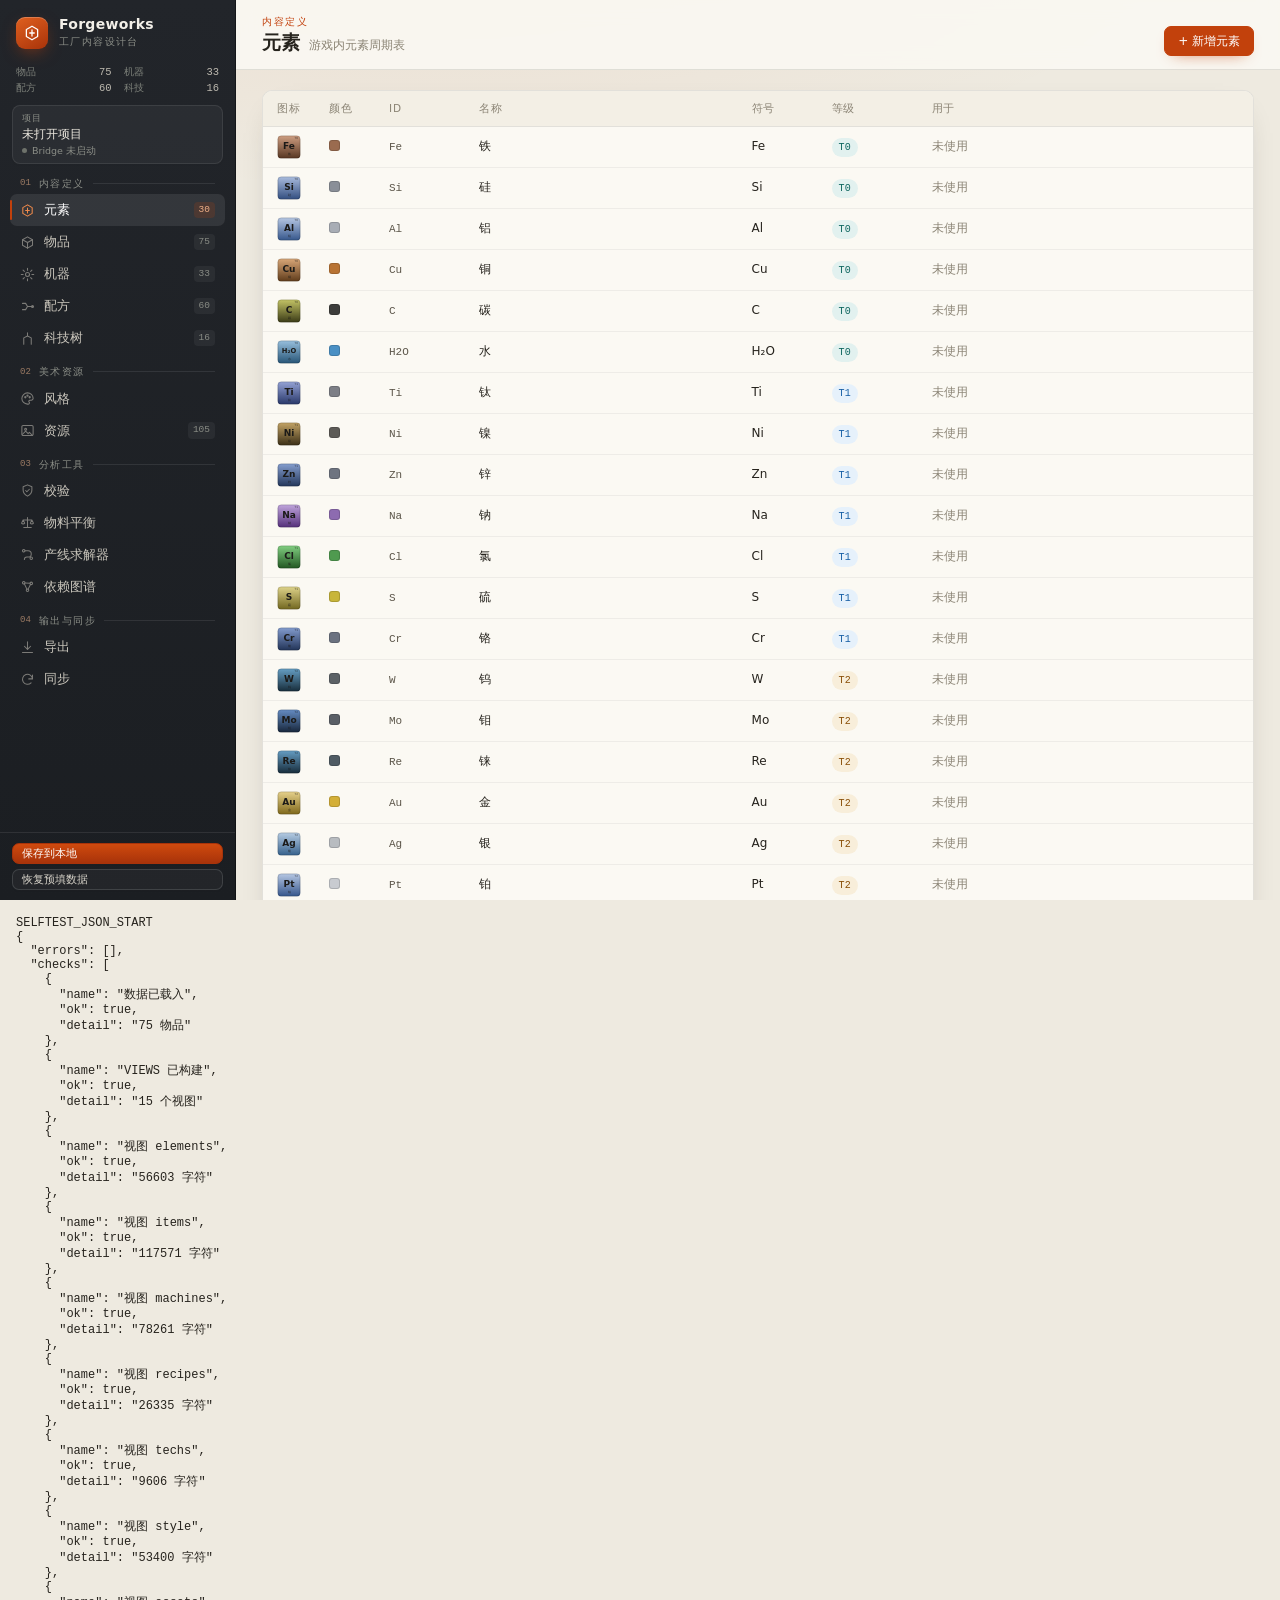
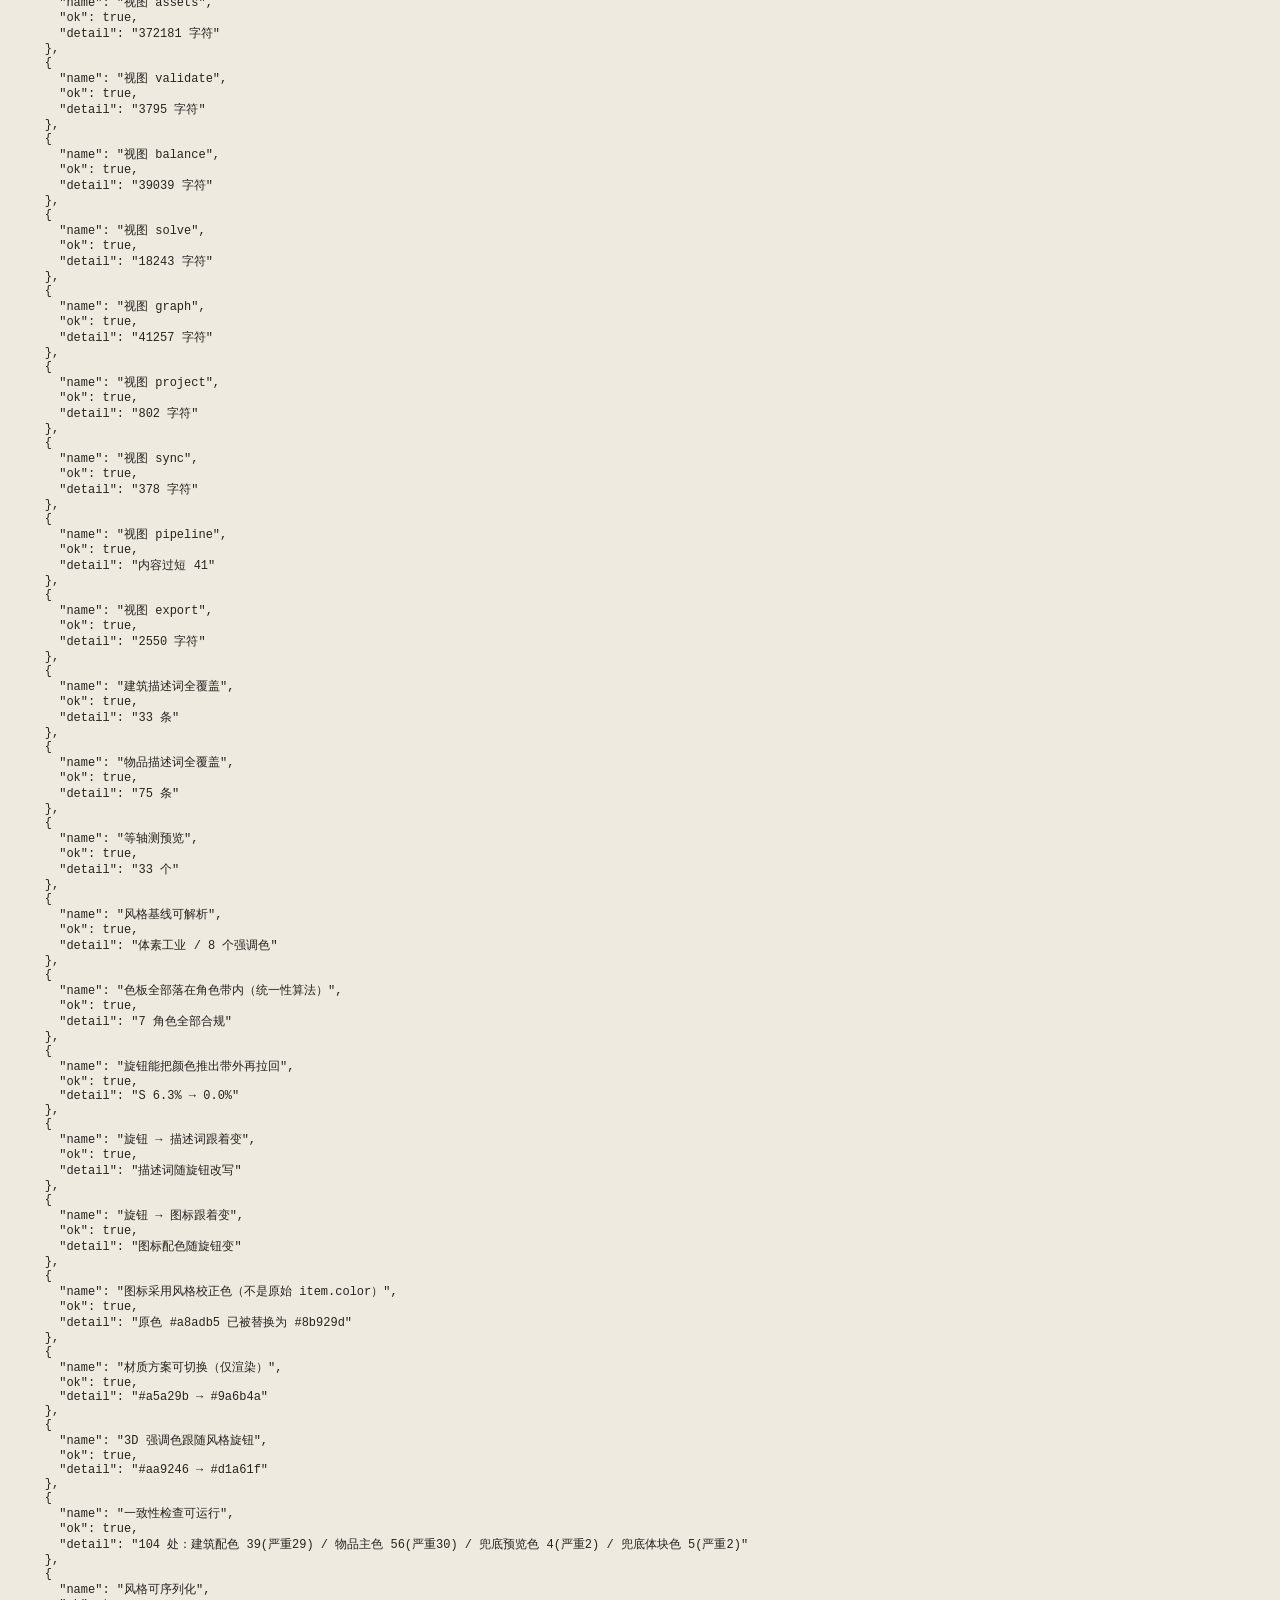
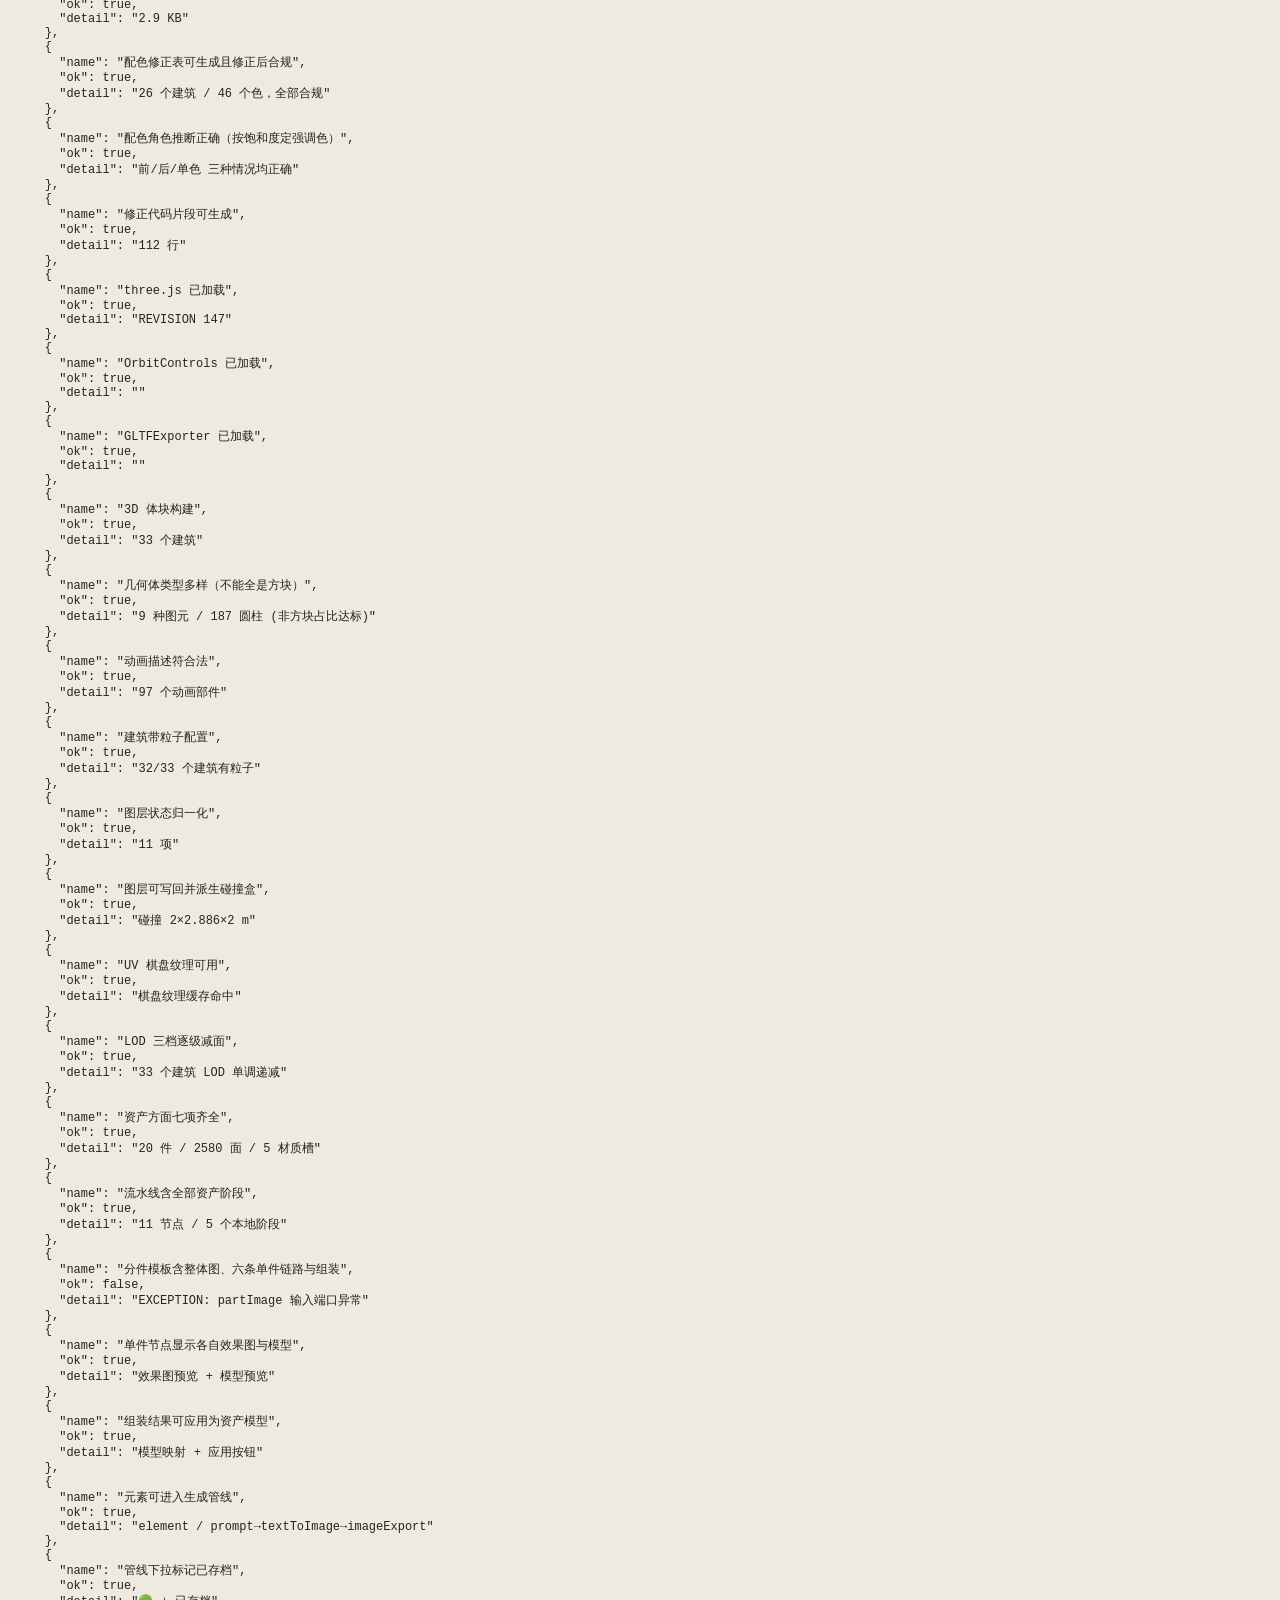
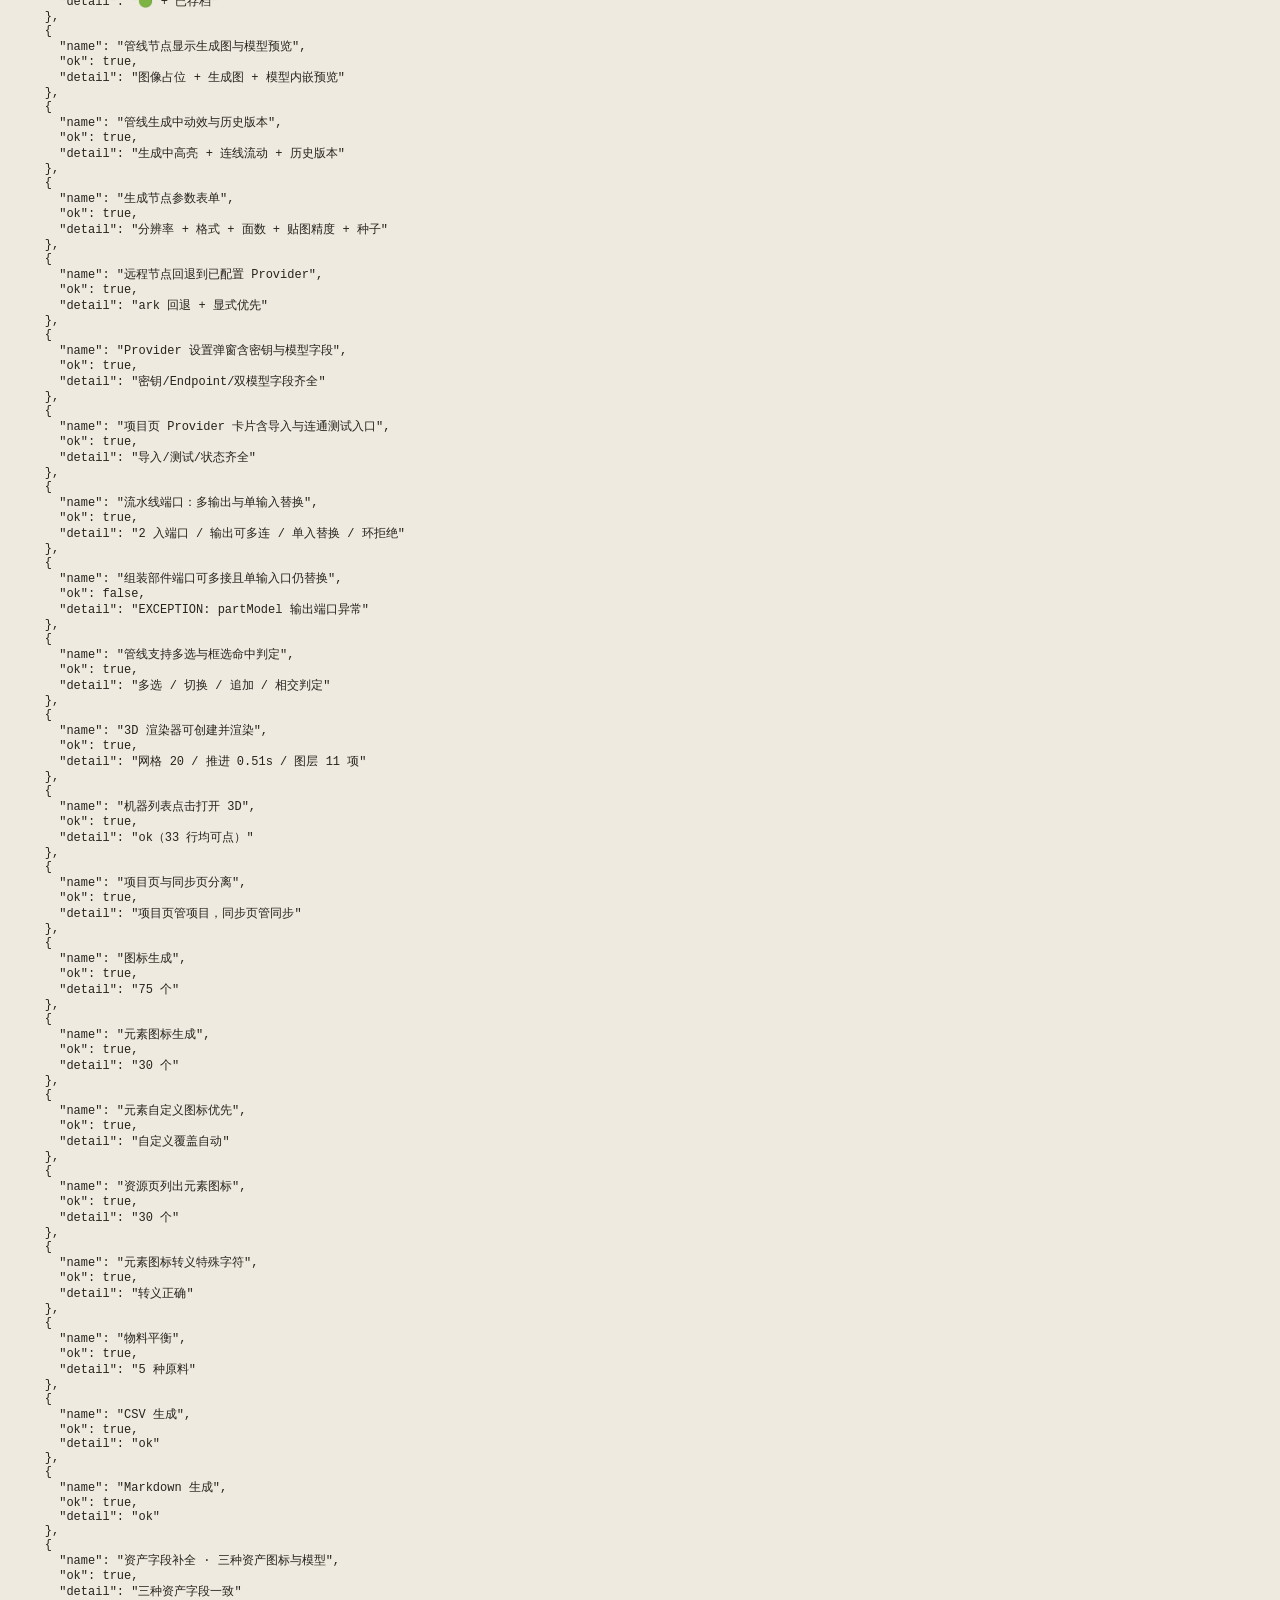
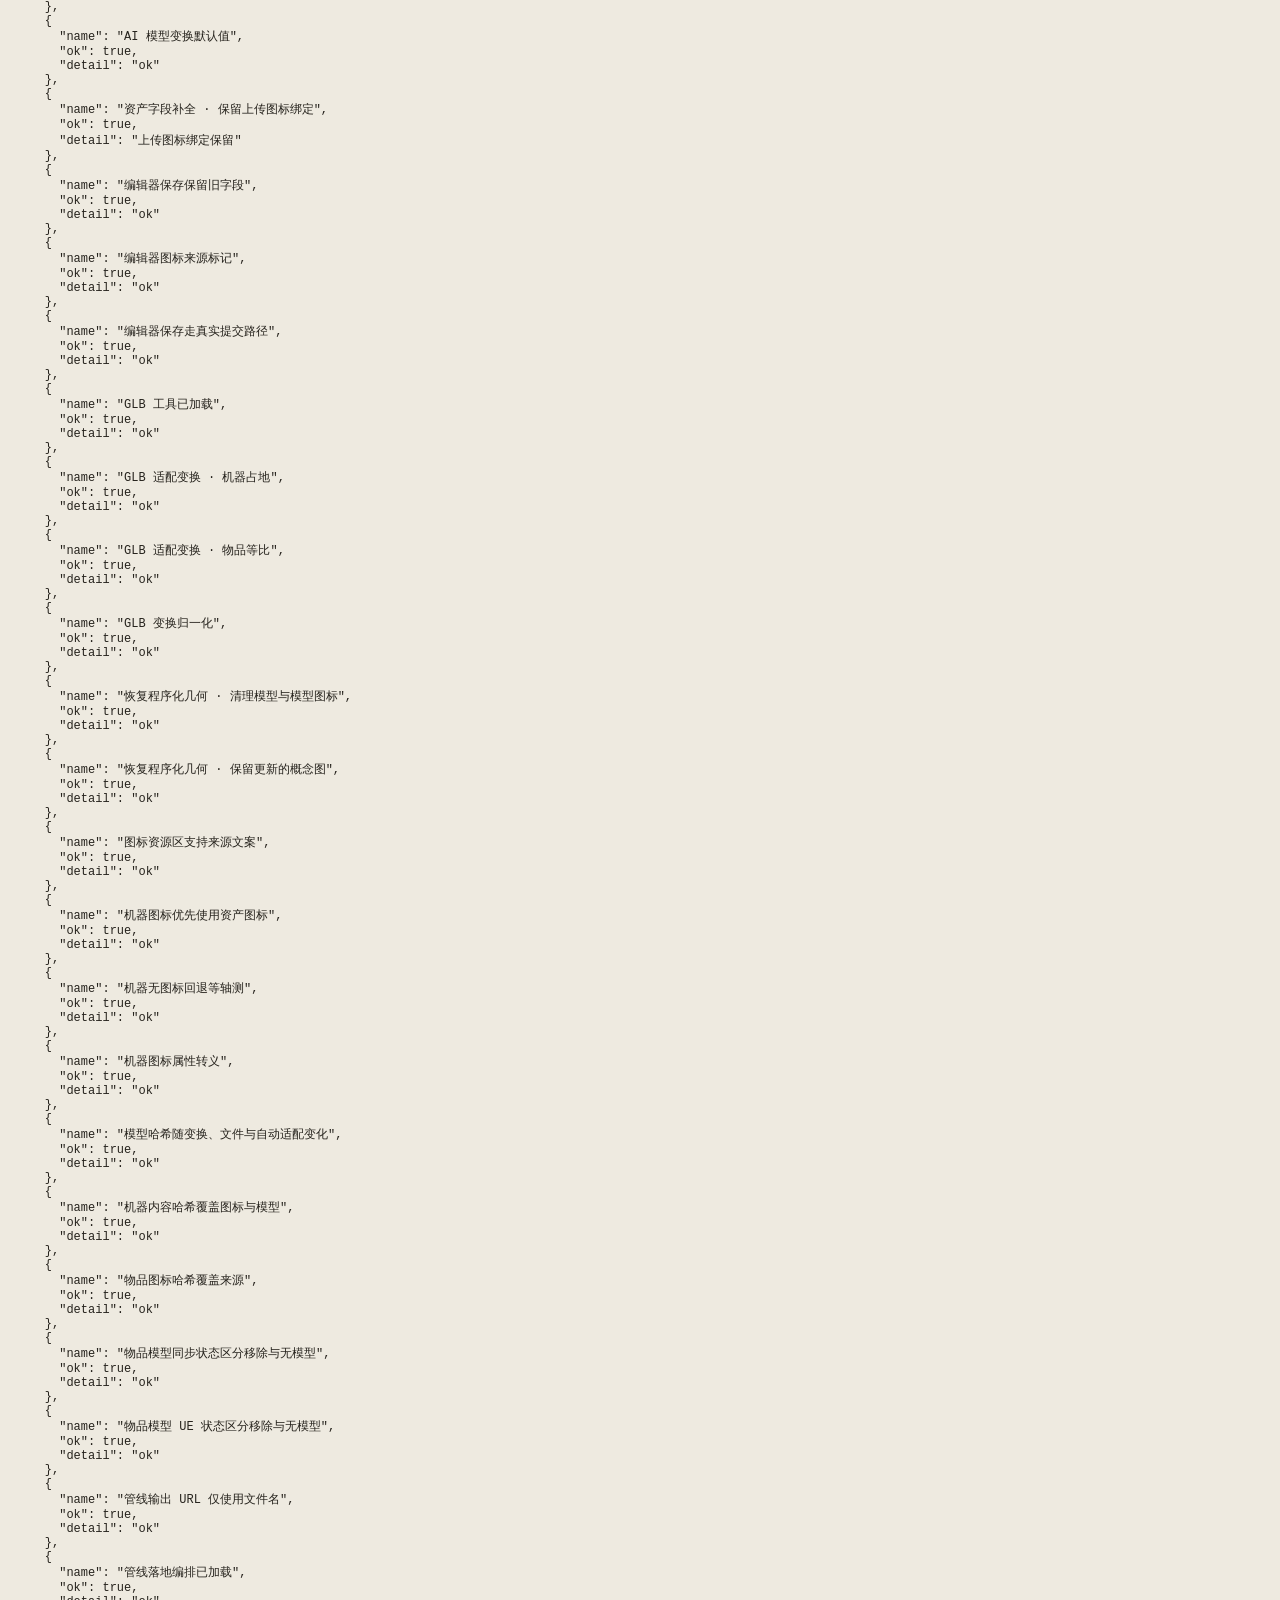
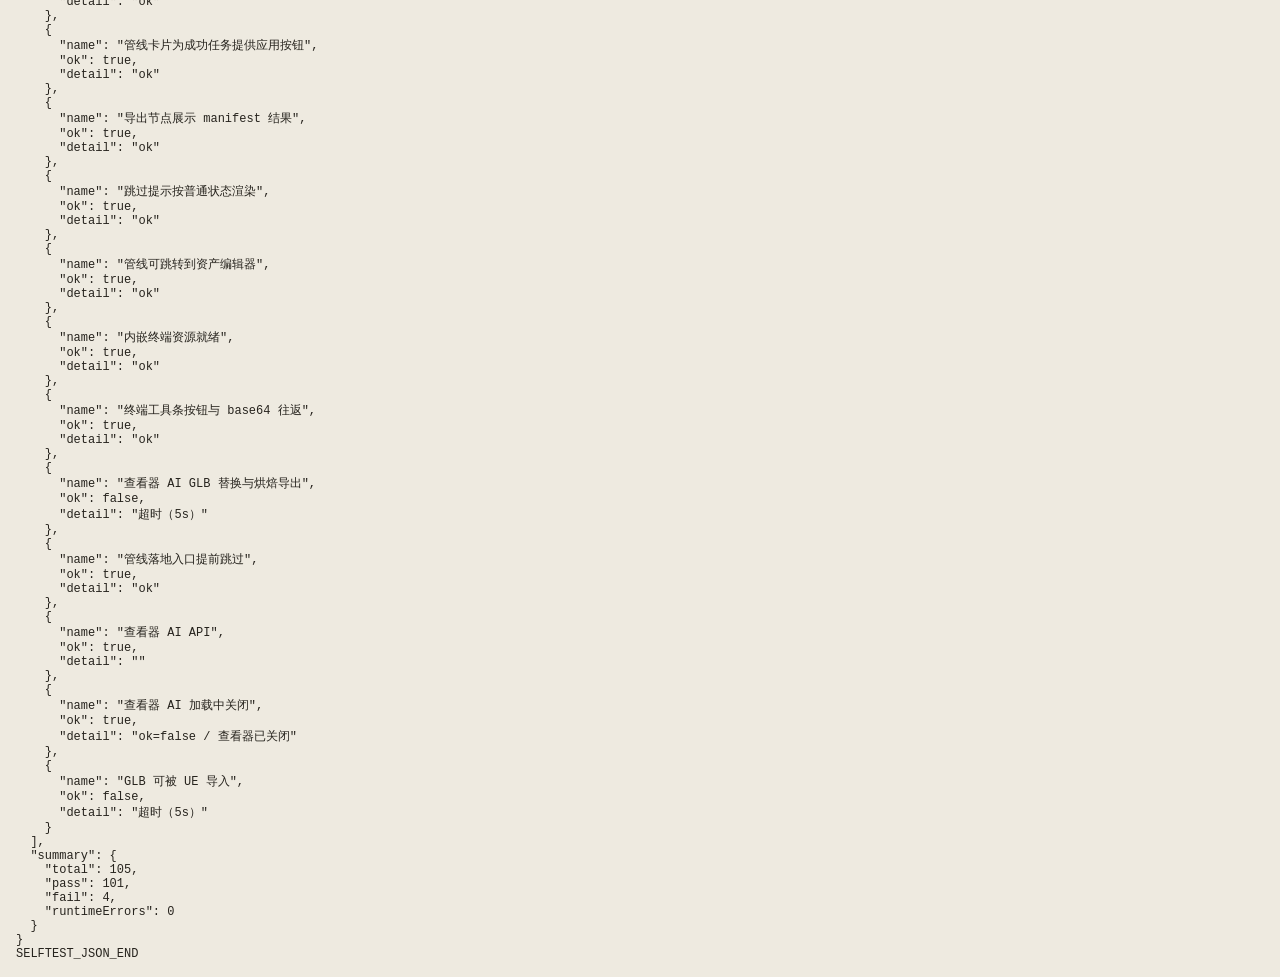
==== commit 0f03ca7e: "feat(pipeline): 尺寸规格蓝图与按规格校准单件模型 新增 blueprint 节点把整体效果图结构化为 spec，partImage/partModel 按 spec 补齐端口并调用 B" ====
--- a/tests/smoke.html
+++ b/tests/smoke.html
@@ -4,12 +4,12 @@
 <meta charset="UTF-8">
 <meta name="viewport" content="width=device-width, initial-scale=1.0">
 <title>Forgeworks · 工厂游戏内容设计器</title>
-<link rel="stylesheet" href="../css/theme.css?v=20261026p">
-<link rel="stylesheet" href="../css/layout.css?v=20261026p">
-<link rel="stylesheet" href="../css/components.css?v=20261026p">
-<link rel="stylesheet" href="../css/pipeline.css?v=20261026p">
-<link rel="stylesheet" href="../css/terminal.css?v=20261026p">
-<link rel="stylesheet" href="../js/vendor/xterm.css?v=20261026p">
+<link rel="stylesheet" href="../css/theme.css?v=20261027a">
+<link rel="stylesheet" href="../css/layout.css?v=20261027a">
+<link rel="stylesheet" href="../css/components.css?v=20261027a">
+<link rel="stylesheet" href="../css/pipeline.css?v=20261027a">
+<link rel="stylesheet" href="../css/terminal.css?v=20261027a">
+<link rel="stylesheet" href="../js/vendor/xterm.css?v=20261027a">
 </head>
 <body>
 <div class="app">
@@ -53,70 +53,70 @@
      ============================================================ -->
 
 <!-- 1. 配置与数据（先有 SEED，state.js 才能初始化 S） -->
-<script src="../js/core/config.js?v=20261026p"></script>
-<script src="../js/core/color.js?v=20261026p"></script>
-<script src="../js/data/styles.js?v=20261026p"></script>
-<script src="../js/data/seed.js?v=20261026p"></script>
-<script src="../js/data/prompts.js?v=20261026p"></script>
+<script src="../js/core/config.js?v=20261027a"></script>
+<script src="../js/core/color.js?v=20261027a"></script>
+<script src="../js/data/styles.js?v=20261027a"></script>
+<script src="../js/data/seed.js?v=20261027a"></script>
+<script src="../js/data/prompts.js?v=20261027a"></script>
 
 <!-- 2. 状态与索引 -->
-<script src="../js/core/state.js?v=20261026p"></script>
-<script src="../js/core/lookup.js?v=20261026p"></script>
-<script src="../js/core/style.js?v=20261026p"></script>
+<script src="../js/core/state.js?v=20261027a"></script>
+<script src="../js/core/lookup.js?v=20261027a"></script>
+<script src="../js/core/style.js?v=20261027a"></script>
 
 <!-- 3. 第三方（本地 vendored，不依赖 CDN，离线可用） -->
-<script src="../js/vendor/three.min.js?v=20261026p"></script>
-<script src="../js/vendor/OrbitControls.js?v=20261026p"></script>
-<script src="../js/vendor/RoomEnvironment.js?v=20261026p"></script>
-<script src="../js/vendor/GLTFLoader.js?v=20261026p"></script>
-<script src="../js/vendor/GLTFExporter.js?v=20261026p"></script>
-<script src="../js/vendor/BufferGeometryUtils.js?v=20261026p"></script>
-<script src="../js/vendor/xterm.js?v=20261026p"></script>
-<script src="../js/vendor/xterm-addon-fit.js?v=20261026p"></script>
+<script src="../js/vendor/three.min.js?v=20261027a"></script>
+<script src="../js/vendor/OrbitControls.js?v=20261027a"></script>
+<script src="../js/vendor/RoomEnvironment.js?v=20261027a"></script>
+<script src="../js/vendor/GLTFLoader.js?v=20261027a"></script>
+<script src="../js/vendor/GLTFExporter.js?v=20261027a"></script>
+<script src="../js/vendor/BufferGeometryUtils.js?v=20261027a"></script>
+<script src="../js/vendor/xterm.js?v=20261027a"></script>
+<script src="../js/vendor/xterm-addon-fit.js?v=20261027a"></script>
 
 <!-- 4. 引擎（无 UI 依赖） -->
-<script src="../js/engines/icons.js?v=20261026p"></script>
-<script src="../js/engines/material-textures.js?v=20261026p"></script>
-<script src="../js/engines/asset-layers.js?v=20261026p"></script>
-<script src="../js/engines/glb.js?v=20261026p"></script>
-<script src="../js/engines/viewer3d.js?v=20261026p"></script>
-<script src="../js/views/editor3d.js?v=20261026p"></script>
-<script src="../js/engines/validate.js?v=20261026p"></script>
-<script src="../js/engines/solver.js?v=20261026p"></script>
-<script src="../js/engines/balance.js?v=20261026p"></script>
-<script src="../js/engines/csv.js?v=20261026p"></script>
-<script src="../js/core/io.js?v=20261026p"></script>
-<script src="../js/sync.js?v=20261026p"></script>
-<script src="../js/pipeline-adopt.js?v=20261026p"></script>
-<script src="../js/pipeline.js?v=20261026p"></script>
-<script src="../js/pipeline-templates.js?v=20261026p"></script>
+<script src="../js/engines/icons.js?v=20261027a"></script>
+<script src="../js/engines/material-textures.js?v=20261027a"></script>
+<script src="../js/engines/asset-layers.js?v=20261027a"></script>
+<script src="../js/engines/glb.js?v=20261027a"></script>
+<script src="../js/engines/viewer3d.js?v=20261027a"></script>
+<script src="../js/views/editor3d.js?v=20261027a"></script>
+<script src="../js/engines/validate.js?v=20261027a"></script>
+<script src="../js/engines/solver.js?v=20261027a"></script>
+<script src="../js/engines/balance.js?v=20261027a"></script>
+<script src="../js/engines/csv.js?v=20261027a"></script>
+<script src="../js/core/io.js?v=20261027a"></script>
+<script src="../js/sync.js?v=20261027a"></script>
+<script src="../js/pipeline-adopt.js?v=20261027a"></script>
+<script src="../js/pipeline.js?v=20261027a"></script>
+<script src="../js/pipeline-templates.js?v=20261027a"></script>
 
 <!-- 5. UI 基础 -->
-<script src="../js/ui/table.js?v=20261026p"></script>
-<script src="../js/ui/router.js?v=20261026p"></script>
-<script src="../js/terminal.js?v=20261026p"></script>
-<script src="../js/ui/editor.js?v=20261026p"></script>
-<script src="../js/ui/providers.js?v=20261026p"></script>
+<script src="../js/ui/table.js?v=20261027a"></script>
+<script src="../js/ui/router.js?v=20261027a"></script>
+<script src="../js/terminal.js?v=20261027a"></script>
+<script src="../js/ui/editor.js?v=20261027a"></script>
+<script src="../js/ui/providers.js?v=20261027a"></script>
 
 <!-- 6. 各视图 -->
-<script src="../js/views/style.js?v=20261026p"></script>
-<script src="../js/views/elements.js?v=20261026p"></script>
-<script src="../js/views/items.js?v=20261026p"></script>
-<script src="../js/views/machines.js?v=20261026p"></script>
-<script src="../js/views/recipes.js?v=20261026p"></script>
-<script src="../js/views/techs.js?v=20261026p"></script>
-<script src="../js/views/assets.js?v=20261026p"></script>
-<script src="../js/views/validate.js?v=20261026p"></script>
-<script src="../js/views/balance.js?v=20261026p"></script>
-<script src="../js/views/solve.js?v=20261026p"></script>
-<script src="../js/views/graph.js?v=20261026p"></script>
-<script src="../js/views/sync.js?v=20261026p"></script>
-<script src="../js/views/project.js?v=20261026p"></script>
-<script src="../js/views/pipeline.js?v=20261026p"></script>
-<script src="../js/views/export.js?v=20261026p"></script>
+<script src="../js/views/style.js?v=20261027a"></script>
+<script src="../js/views/elements.js?v=20261027a"></script>
+<script src="../js/views/items.js?v=20261027a"></script>
+<script src="../js/views/machines.js?v=20261027a"></script>
+<script src="../js/views/recipes.js?v=20261027a"></script>
+<script src="../js/views/techs.js?v=20261027a"></script>
+<script src="../js/views/assets.js?v=20261027a"></script>
+<script src="../js/views/validate.js?v=20261027a"></script>
+<script src="../js/views/balance.js?v=20261027a"></script>
+<script src="../js/views/solve.js?v=20261027a"></script>
+<script src="../js/views/graph.js?v=20261027a"></script>
+<script src="../js/views/sync.js?v=20261027a"></script>
+<script src="../js/views/project.js?v=20261027a"></script>
+<script src="../js/views/pipeline.js?v=20261027a"></script>
+<script src="../js/views/export.js?v=20261027a"></script>
 
 <!-- 7. 启动（构建 VIEWS 并首次渲染） -->
-<script src="../js/main.js?v=20261026p"></script>
+<script src="../js/main.js?v=20261027a"></script>
 
 <pre id="selftest-result" style="font:12px monospace;white-space:pre-wrap;padding:16px"></pre>
 <script>
--- a/css/pipeline.css
+++ b/css/pipeline.css
@@ -69,7 +69,7 @@
 .pipeline-node small{display:block;margin:5px 0;color:var(--text-3);font-family:var(--mono);font-size:10px}
 .pipeline-node textarea,.pipeline-node input{width:100%;box-sizing:border-box;margin:4px 0}
 .pipeline-node textarea{font-size:10.5px}
-.pipeline-node-actions,.pipeline-ports{display:flex;gap:5px;margin-top:6px;flex-wrap:wrap}
+.pipeline-node-actions{display:flex;gap:5px;margin-top:6px;flex-wrap:wrap}
 .pipeline-node-actions button{font-size:10px;padding:4px 7px;box-shadow:none}
 .pipeline-port{position:absolute;width:12px;height:12px;box-sizing:border-box;border-radius:50%;
   background:var(--panel);border:2px solid var(--accent);cursor:crosshair;z-index:2;
@@ -143,6 +143,13 @@
   border:1px solid var(--border);font-family:var(--mono)}
 .pipeline-edge-list button{padding:2px 6px;font-size:9px;box-shadow:none;margin-left:4px}
 
+.pipeline-spec,.pipeline-fit,.pipeline-ports{margin-top:8px;font-size:12px;opacity:.85}
+.pipeline-spec summary{cursor:pointer}
+.pipeline-spec ul{margin:6px 0;padding-left:18px}
+.pipeline-spec pre{max-height:180px;overflow:auto;font-size:11px;white-space:pre-wrap}
+.pipeline-ports{display:flex;flex-wrap:wrap;gap:6px}
+.pipeline-ports span{border:1px solid currentColor;border-radius:999px;padding:1px 8px;opacity:.8}
+
 @media(max-width:900px){
   .pipeline-shell{min-height:500px}
   .pipeline-palette{width:112px;flex-basis:112px}
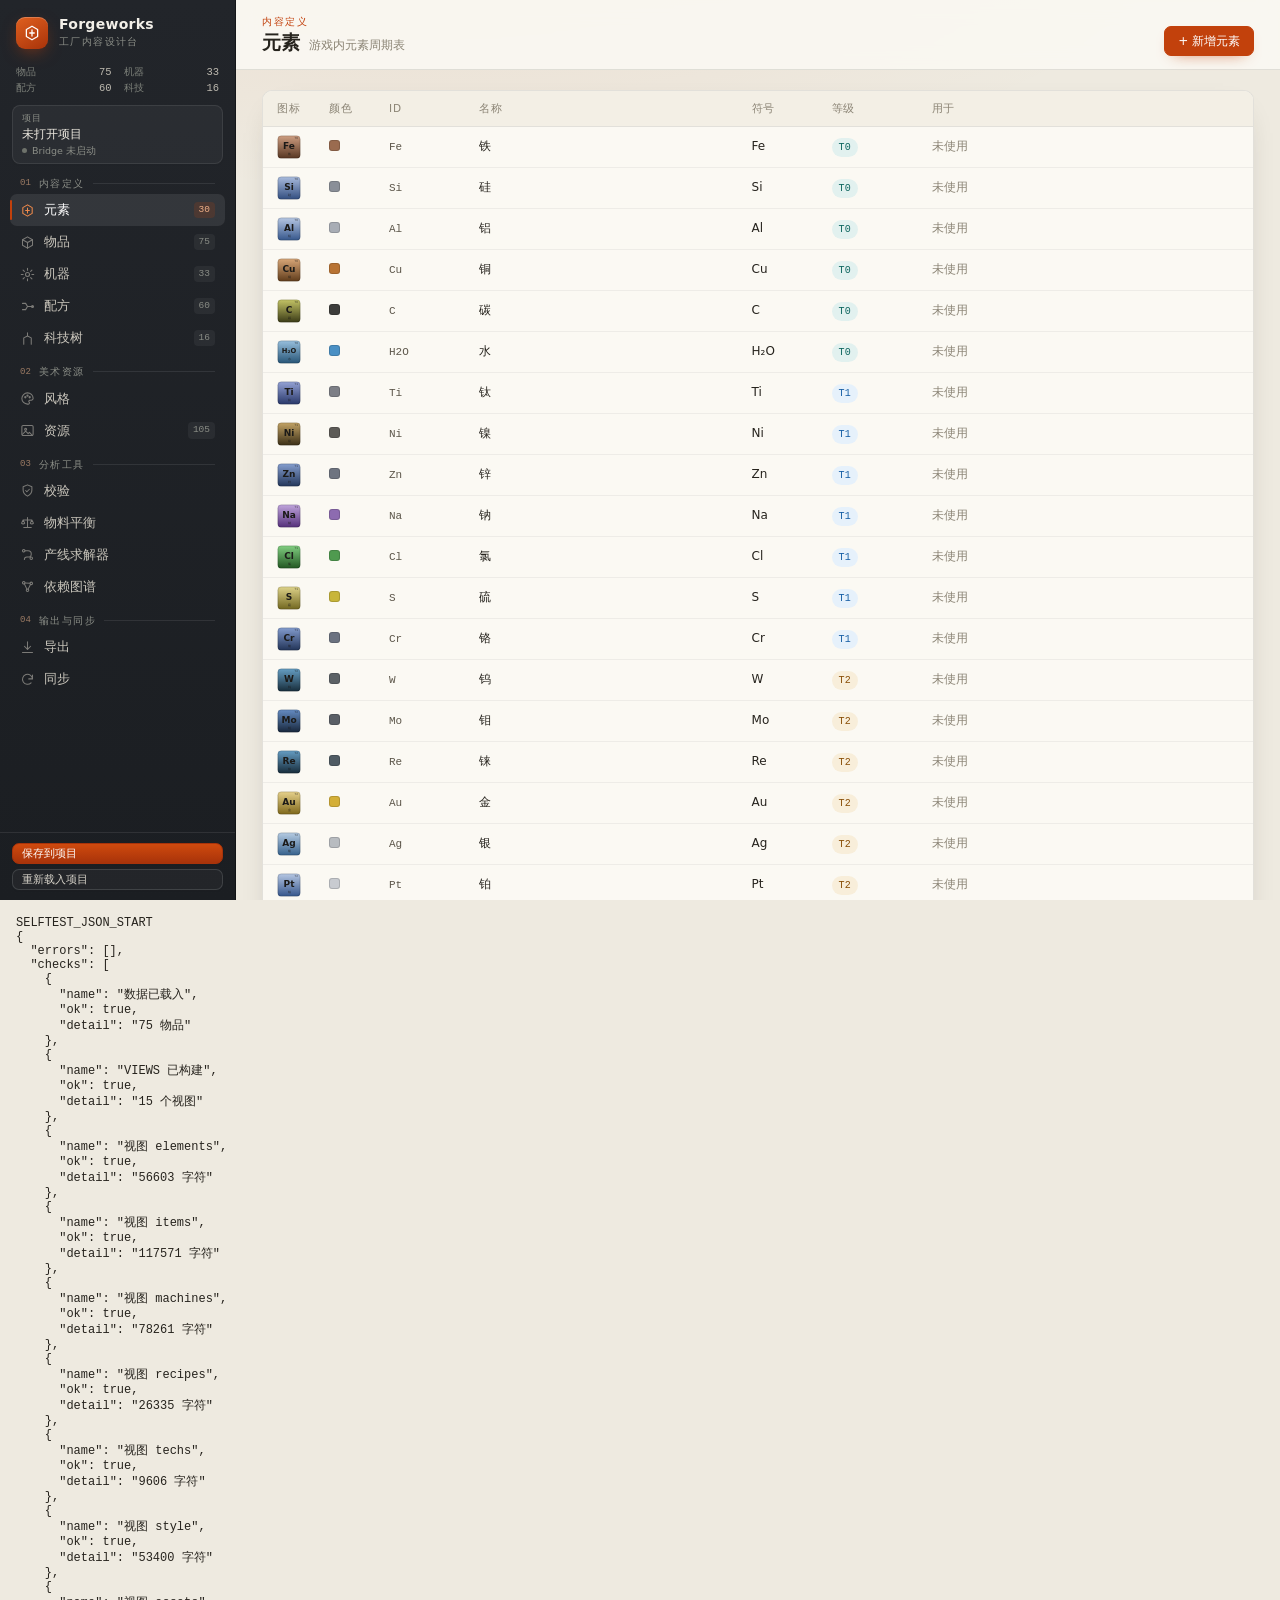
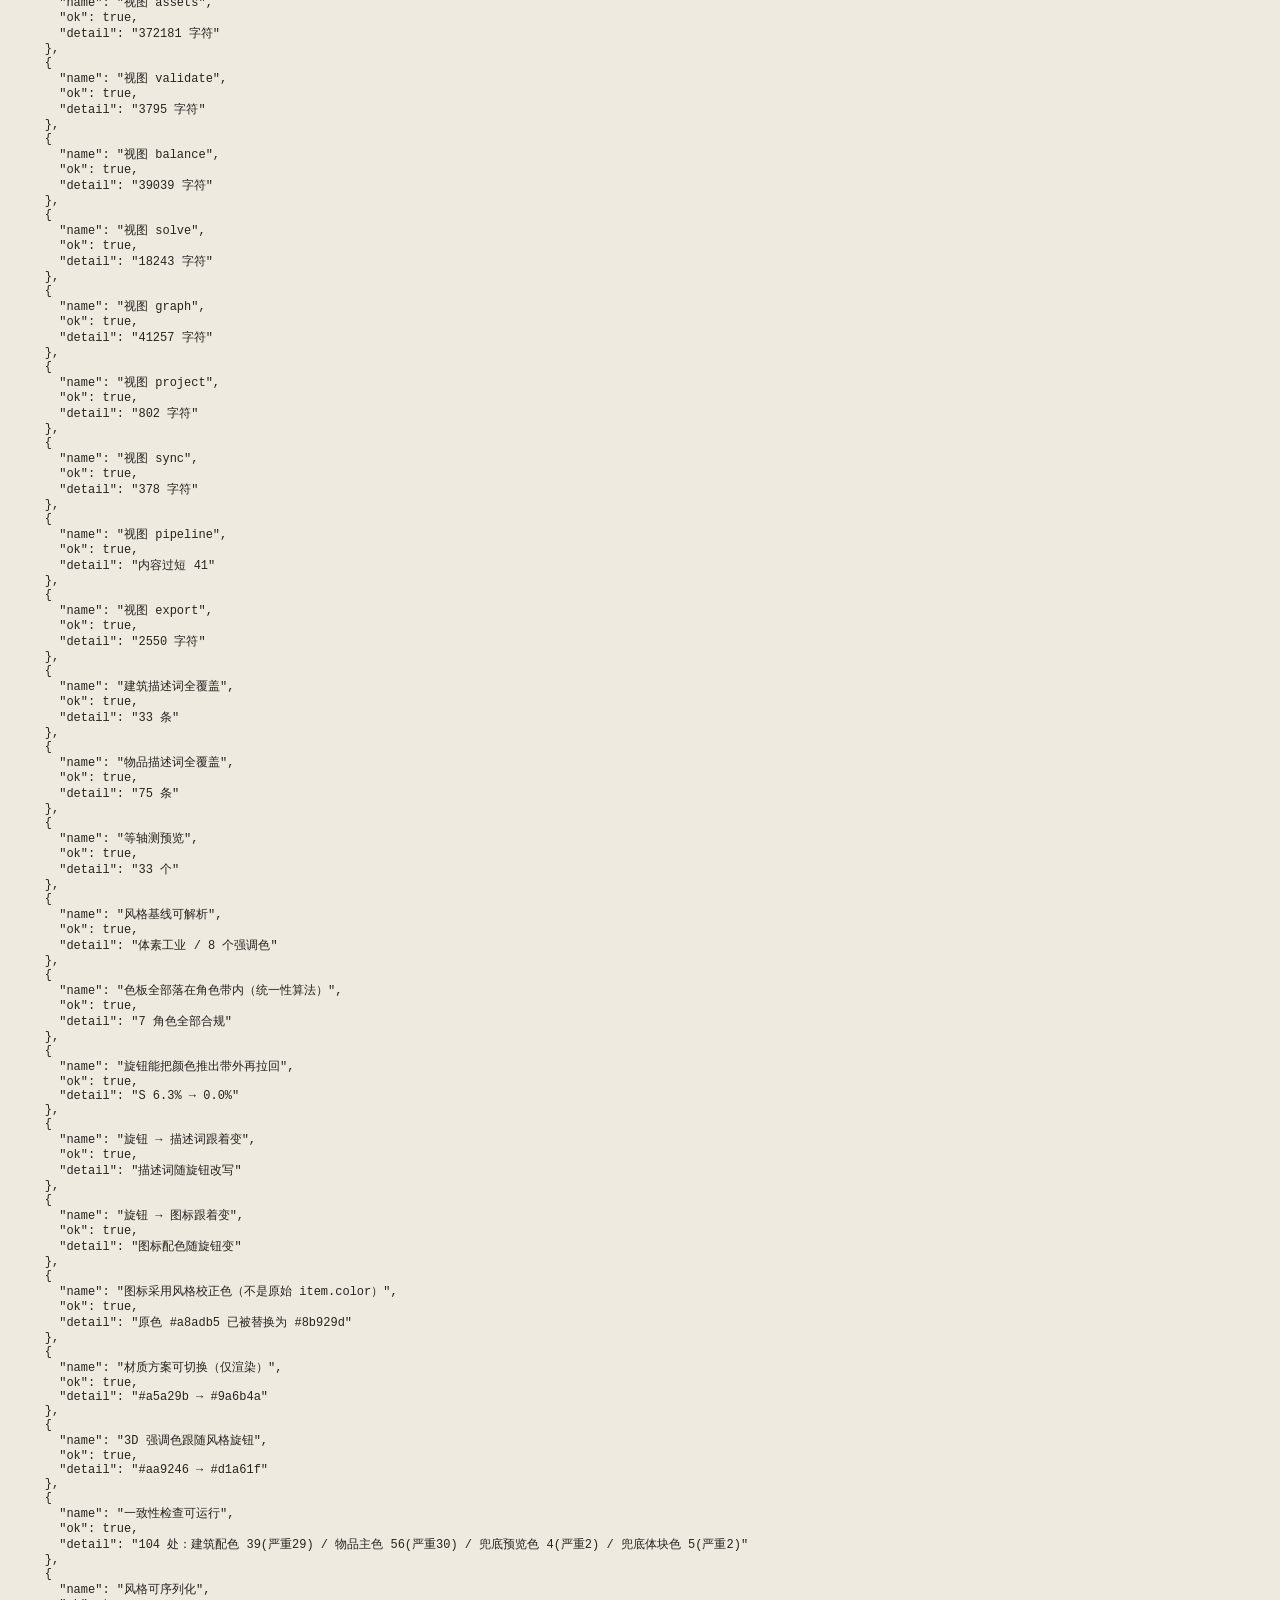
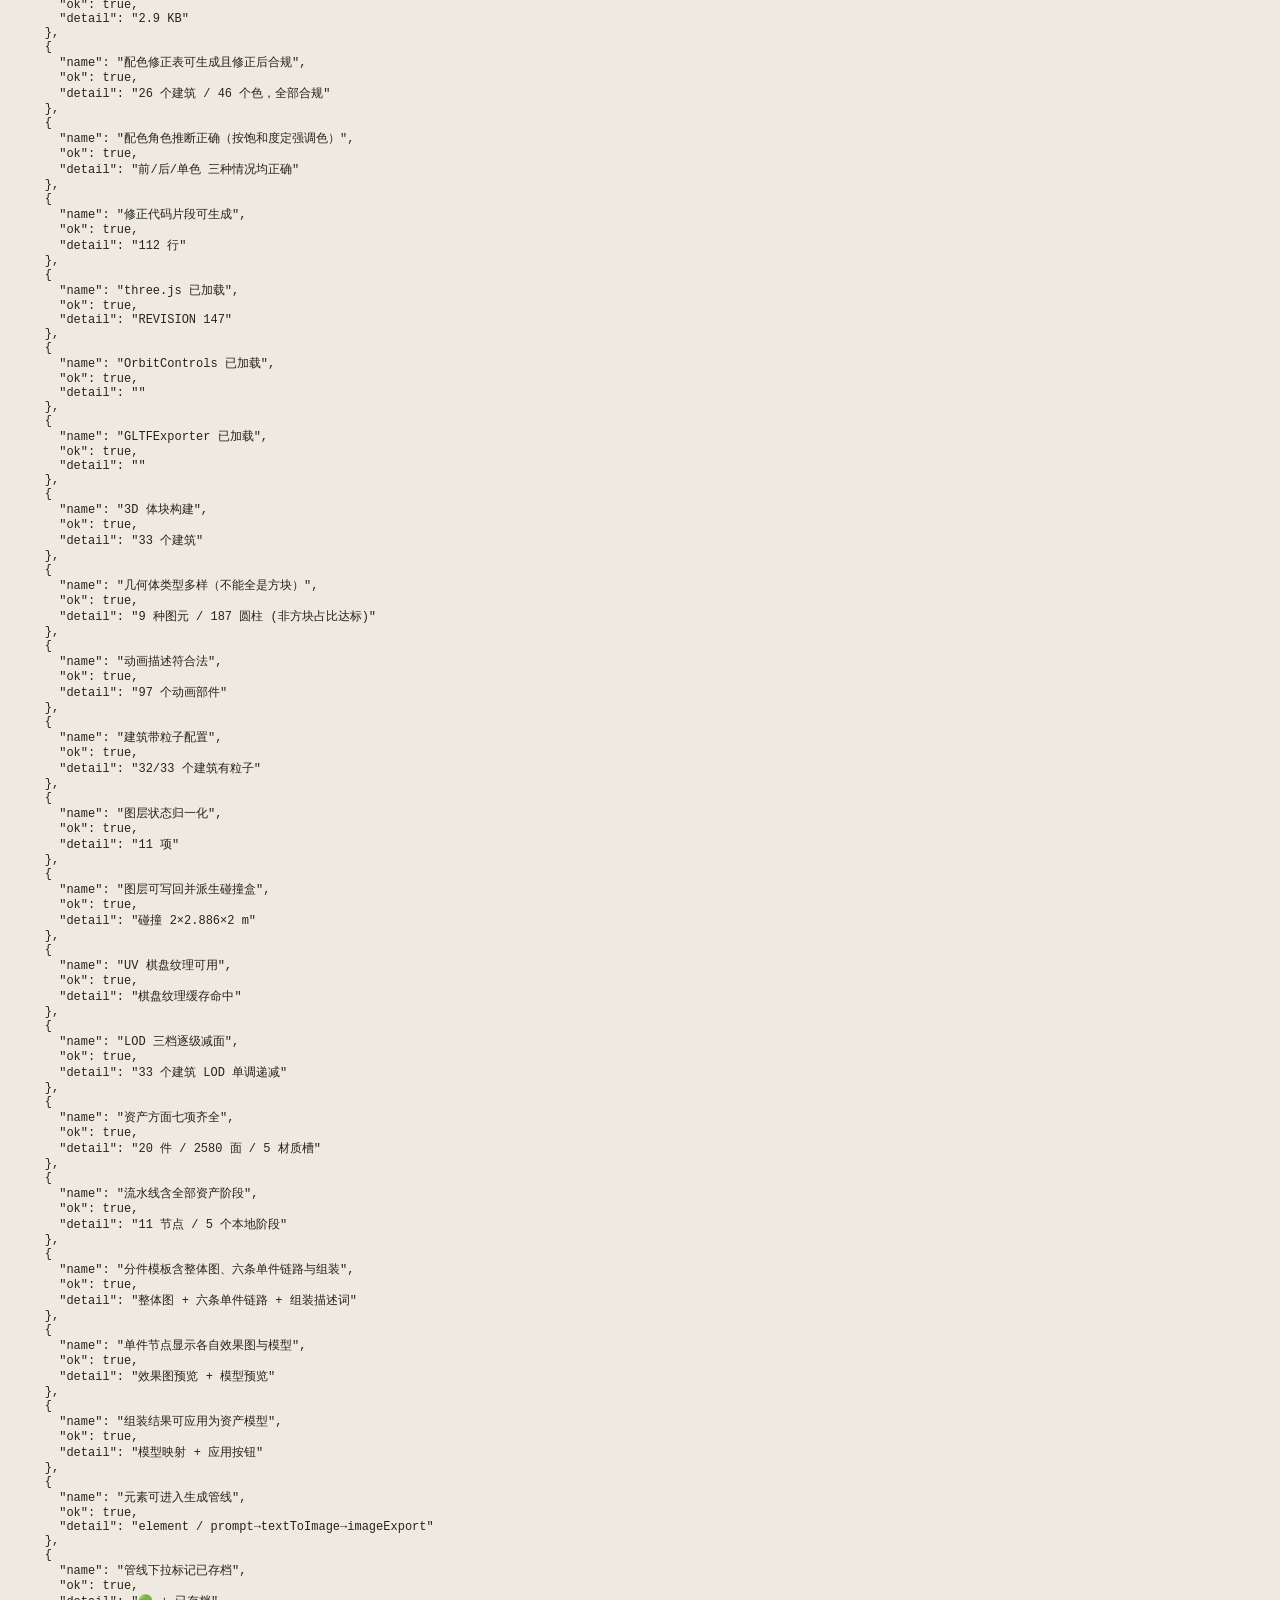
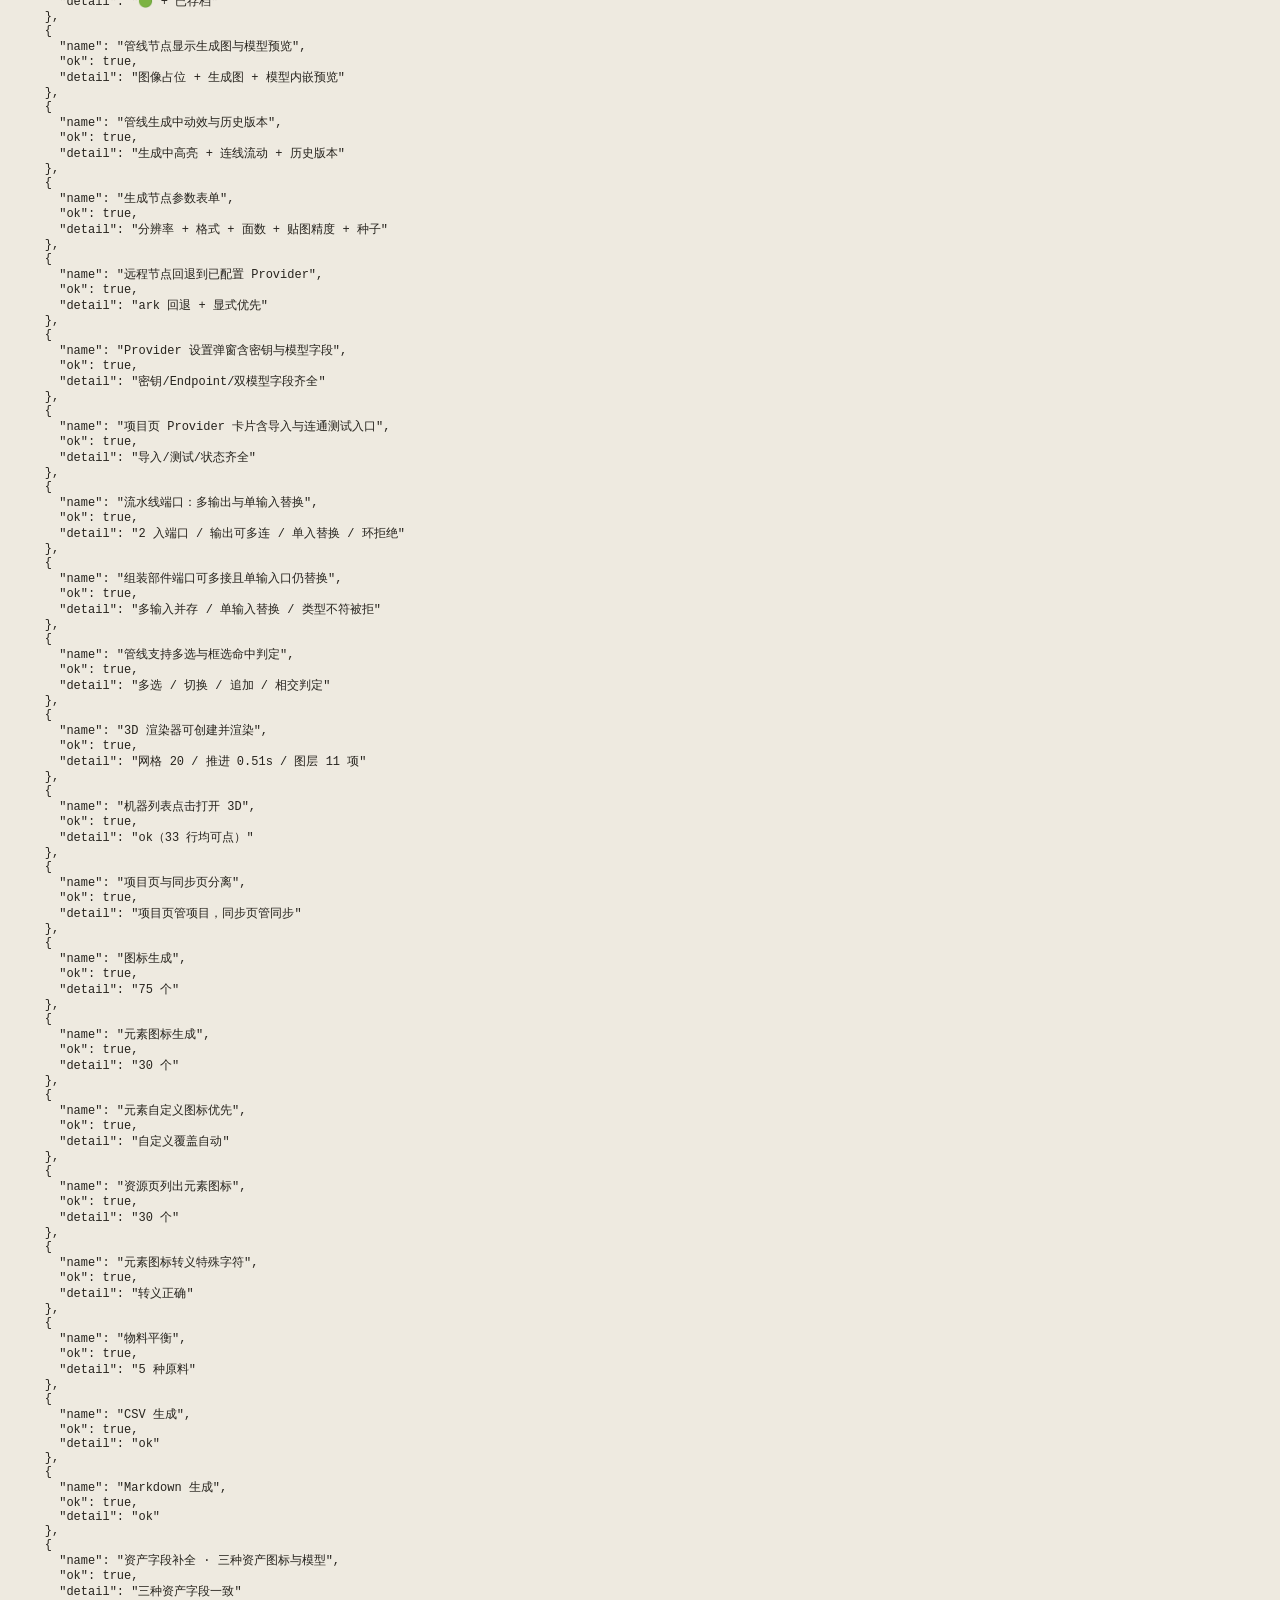
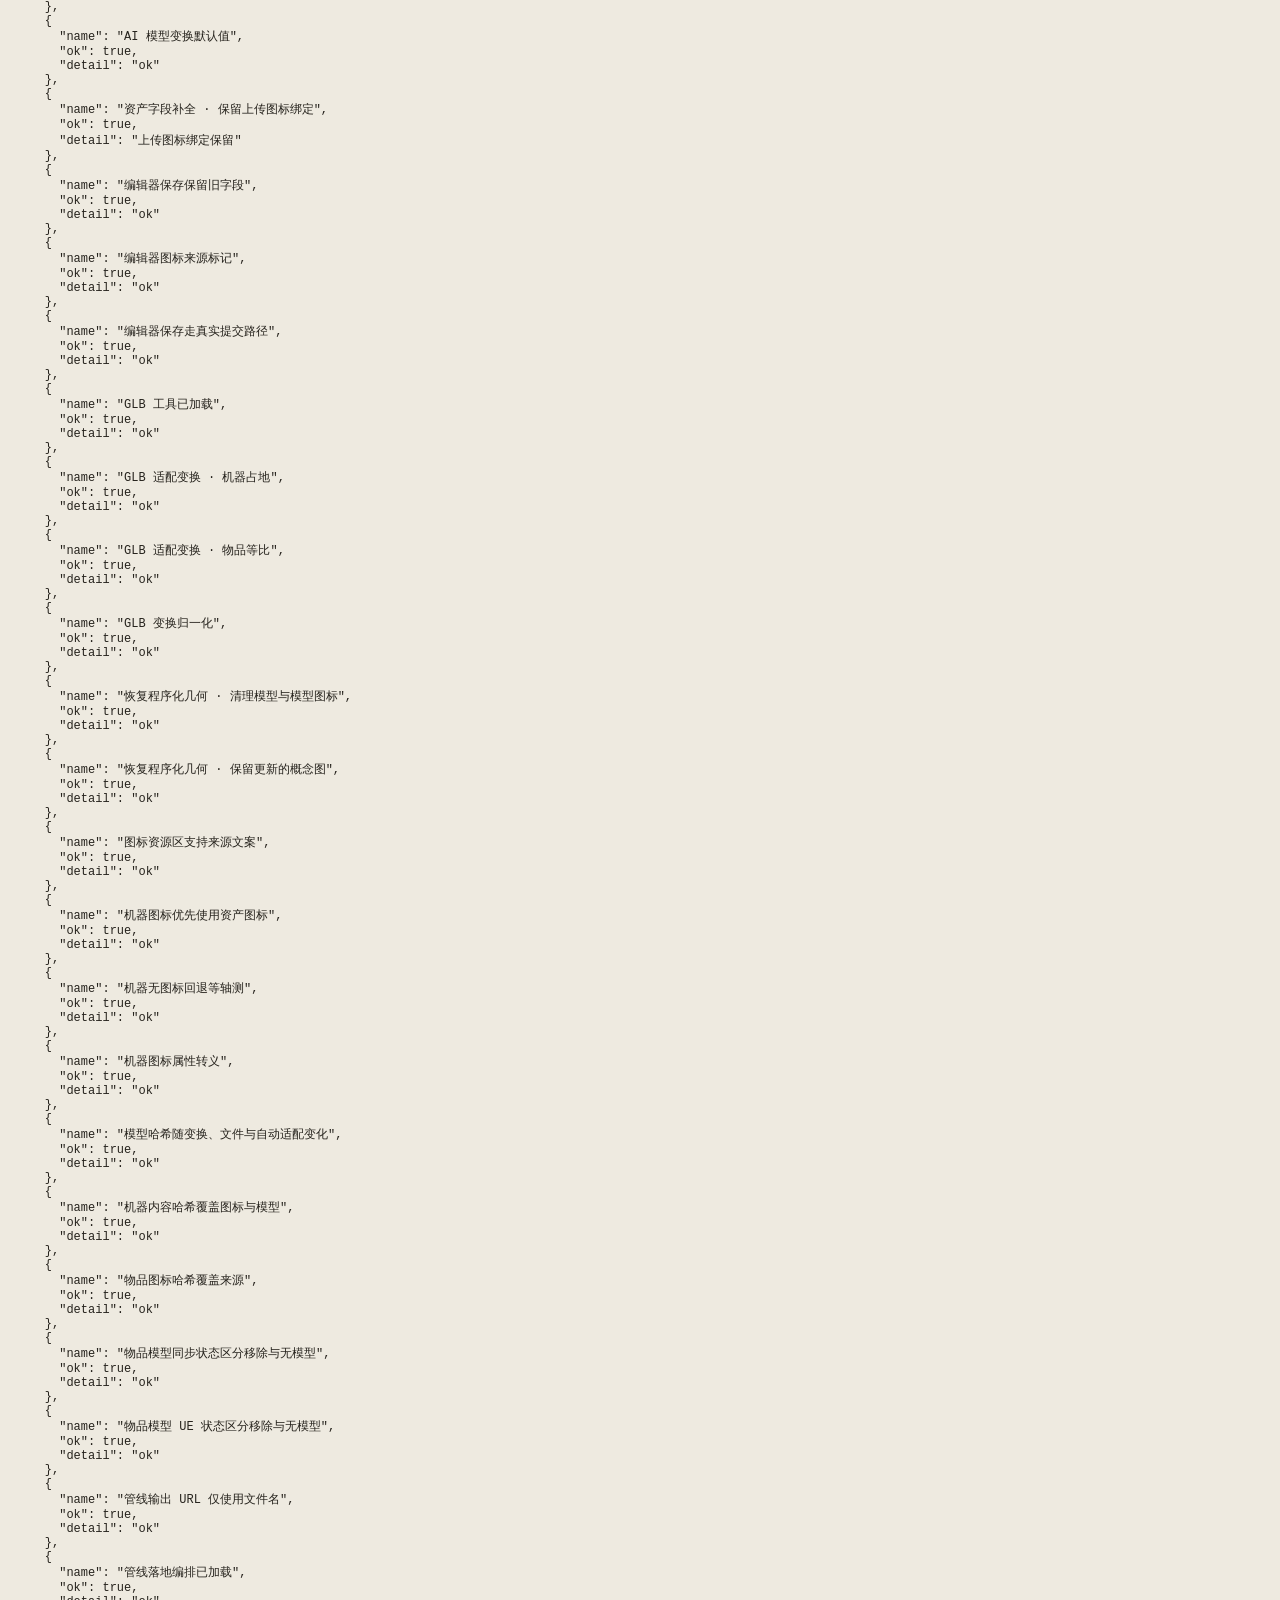
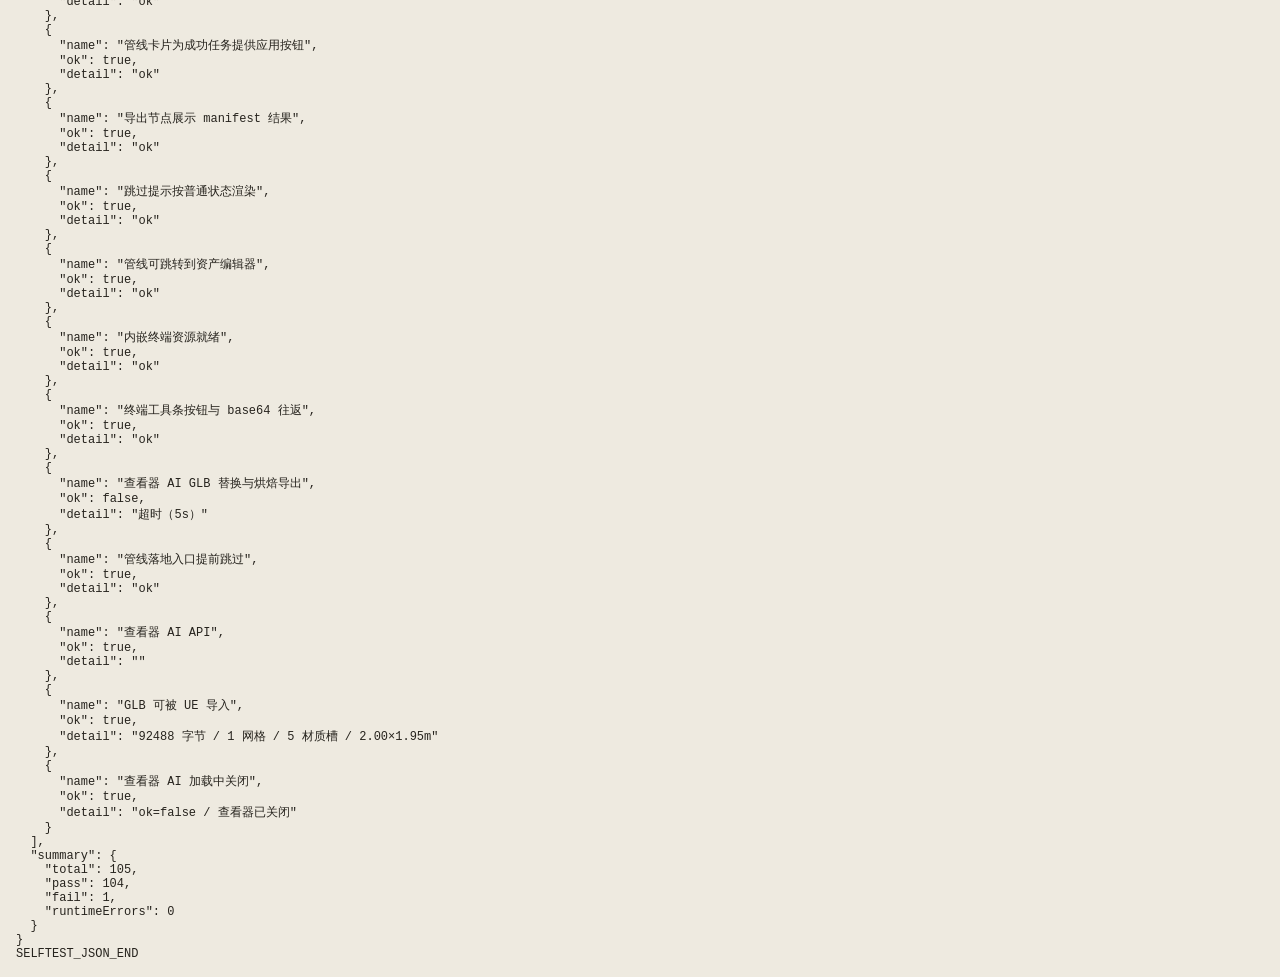
==== commit cee47f26: "refactor(content): 内容只从项目文件载入，移除硬编码 SEED 与本地兜底 产品代码不再内置任何元素/物品/机器/配方/科技数据：启动时内容为空， 打开项目后才从 project.j" ====
--- a/tests/smoke.html
+++ b/tests/smoke.html
@@ -4,12 +4,12 @@
 <meta charset="UTF-8">
 <meta name="viewport" content="width=device-width, initial-scale=1.0">
 <title>Forgeworks · 工厂游戏内容设计器</title>
-<link rel="stylesheet" href="../css/theme.css?v=20261027a">
-<link rel="stylesheet" href="../css/layout.css?v=20261027a">
-<link rel="stylesheet" href="../css/components.css?v=20261027a">
-<link rel="stylesheet" href="../css/pipeline.css?v=20261027a">
-<link rel="stylesheet" href="../css/terminal.css?v=20261027a">
-<link rel="stylesheet" href="../js/vendor/xterm.css?v=20261027a">
+<link rel="stylesheet" href="../css/theme.css?v=20261027c">
+<link rel="stylesheet" href="../css/layout.css?v=20261027c">
+<link rel="stylesheet" href="../css/components.css?v=20261027c">
+<link rel="stylesheet" href="../css/pipeline.css?v=20261027c">
+<link rel="stylesheet" href="../css/terminal.css?v=20261027c">
+<link rel="stylesheet" href="../js/vendor/xterm.css?v=20261027c">
 </head>
 <body>
 <div class="app">
@@ -27,8 +27,8 @@
     <div id="projectChip"></div>
     <nav class="nav" id="nav"></nav>
     <div class="side-foot">
-      <button id="btnSave" class="sm">保存到本地</button>
-      <button id="btnReset" class="sm">恢复预填数据</button>
+      <button id="btnSave" class="sm">保存到项目</button>
+      <button id="btnReset" class="sm">重新载入项目</button>
     </div>
   </aside>
   <main class="main">
@@ -52,71 +52,71 @@
      ES module 在 file:// 下会被 CORS 拦截，双击打不开。
      ============================================================ -->
 
-<!-- 1. 配置与数据（先有 SEED，state.js 才能初始化 S） -->
-<script src="../js/core/config.js?v=20261027a"></script>
-<script src="../js/core/color.js?v=20261027a"></script>
-<script src="../js/data/styles.js?v=20261027a"></script>
-<script src="../js/data/seed.js?v=20261027a"></script>
-<script src="../js/data/prompts.js?v=20261027a"></script>
+<!-- 1. 配置与数据（产品内容为空，测试夹具单独提供数据） -->
+<script src="../js/core/config.js?v=20261027c"></script>
+<script src="../js/core/color.js?v=20261027c"></script>
+<script src="../js/data/styles.js?v=20261027c"></script>
+<script src="../js/data/prompts.js?v=20261027c"></script>
 
 <!-- 2. 状态与索引 -->
-<script src="../js/core/state.js?v=20261027a"></script>
-<script src="../js/core/lookup.js?v=20261027a"></script>
-<script src="../js/core/style.js?v=20261027a"></script>
+<script src="../js/core/state.js?v=20261027c"></script>
+<script src="seed-fixture.js?v=20261027c"></script>
+<script src="../js/core/lookup.js?v=20261027c"></script>
+<script src="../js/core/style.js?v=20261027c"></script>
 
 <!-- 3. 第三方（本地 vendored，不依赖 CDN，离线可用） -->
-<script src="../js/vendor/three.min.js?v=20261027a"></script>
-<script src="../js/vendor/OrbitControls.js?v=20261027a"></script>
-<script src="../js/vendor/RoomEnvironment.js?v=20261027a"></script>
-<script src="../js/vendor/GLTFLoader.js?v=20261027a"></script>
-<script src="../js/vendor/GLTFExporter.js?v=20261027a"></script>
-<script src="../js/vendor/BufferGeometryUtils.js?v=20261027a"></script>
-<script src="../js/vendor/xterm.js?v=20261027a"></script>
-<script src="../js/vendor/xterm-addon-fit.js?v=20261027a"></script>
+<script src="../js/vendor/three.min.js?v=20261027c"></script>
+<script src="../js/vendor/OrbitControls.js?v=20261027c"></script>
+<script src="../js/vendor/RoomEnvironment.js?v=20261027c"></script>
+<script src="../js/vendor/GLTFLoader.js?v=20261027c"></script>
+<script src="../js/vendor/GLTFExporter.js?v=20261027c"></script>
+<script src="../js/vendor/BufferGeometryUtils.js?v=20261027c"></script>
+<script src="../js/vendor/xterm.js?v=20261027c"></script>
+<script src="../js/vendor/xterm-addon-fit.js?v=20261027c"></script>
 
 <!-- 4. 引擎（无 UI 依赖） -->
-<script src="../js/engines/icons.js?v=20261027a"></script>
-<script src="../js/engines/material-textures.js?v=20261027a"></script>
-<script src="../js/engines/asset-layers.js?v=20261027a"></script>
-<script src="../js/engines/glb.js?v=20261027a"></script>
-<script src="../js/engines/viewer3d.js?v=20261027a"></script>
-<script src="../js/views/editor3d.js?v=20261027a"></script>
-<script src="../js/engines/validate.js?v=20261027a"></script>
-<script src="../js/engines/solver.js?v=20261027a"></script>
-<script src="../js/engines/balance.js?v=20261027a"></script>
-<script src="../js/engines/csv.js?v=20261027a"></script>
-<script src="../js/core/io.js?v=20261027a"></script>
-<script src="../js/sync.js?v=20261027a"></script>
-<script src="../js/pipeline-adopt.js?v=20261027a"></script>
-<script src="../js/pipeline.js?v=20261027a"></script>
-<script src="../js/pipeline-templates.js?v=20261027a"></script>
+<script src="../js/engines/icons.js?v=20261027c"></script>
+<script src="../js/engines/material-textures.js?v=20261027c"></script>
+<script src="../js/engines/asset-layers.js?v=20261027c"></script>
+<script src="../js/engines/glb.js?v=20261027c"></script>
+<script src="../js/engines/viewer3d.js?v=20261027c"></script>
+<script src="../js/views/editor3d.js?v=20261027c"></script>
+<script src="../js/engines/validate.js?v=20261027c"></script>
+<script src="../js/engines/solver.js?v=20261027c"></script>
+<script src="../js/engines/balance.js?v=20261027c"></script>
+<script src="../js/engines/csv.js?v=20261027c"></script>
+<script src="../js/core/io.js?v=20261027c"></script>
+<script src="../js/sync.js?v=20261027c"></script>
+<script src="../js/pipeline-adopt.js?v=20261027c"></script>
+<script src="../js/pipeline.js?v=20261027c"></script>
+<script src="../js/pipeline-templates.js?v=20261027c"></script>
 
 <!-- 5. UI 基础 -->
-<script src="../js/ui/table.js?v=20261027a"></script>
-<script src="../js/ui/router.js?v=20261027a"></script>
-<script src="../js/terminal.js?v=20261027a"></script>
-<script src="../js/ui/editor.js?v=20261027a"></script>
-<script src="../js/ui/providers.js?v=20261027a"></script>
+<script src="../js/ui/table.js?v=20261027c"></script>
+<script src="../js/ui/router.js?v=20261027c"></script>
+<script src="../js/terminal.js?v=20261027c"></script>
+<script src="../js/ui/editor.js?v=20261027c"></script>
+<script src="../js/ui/providers.js?v=20261027c"></script>
 
 <!-- 6. 各视图 -->
-<script src="../js/views/style.js?v=20261027a"></script>
-<script src="../js/views/elements.js?v=20261027a"></script>
-<script src="../js/views/items.js?v=20261027a"></script>
-<script src="../js/views/machines.js?v=20261027a"></script>
-<script src="../js/views/recipes.js?v=20261027a"></script>
-<script src="../js/views/techs.js?v=20261027a"></script>
-<script src="../js/views/assets.js?v=20261027a"></script>
-<script src="../js/views/validate.js?v=20261027a"></script>
-<script src="../js/views/balance.js?v=20261027a"></script>
-<script src="../js/views/solve.js?v=20261027a"></script>
-<script src="../js/views/graph.js?v=20261027a"></script>
-<script src="../js/views/sync.js?v=20261027a"></script>
-<script src="../js/views/project.js?v=20261027a"></script>
-<script src="../js/views/pipeline.js?v=20261027a"></script>
-<script src="../js/views/export.js?v=20261027a"></script>
+<script src="../js/views/style.js?v=20261027c"></script>
+<script src="../js/views/elements.js?v=20261027c"></script>
+<script src="../js/views/items.js?v=20261027c"></script>
+<script src="../js/views/machines.js?v=20261027c"></script>
+<script src="../js/views/recipes.js?v=20261027c"></script>
+<script src="../js/views/techs.js?v=20261027c"></script>
+<script src="../js/views/assets.js?v=20261027c"></script>
+<script src="../js/views/validate.js?v=20261027c"></script>
+<script src="../js/views/balance.js?v=20261027c"></script>
+<script src="../js/views/solve.js?v=20261027c"></script>
+<script src="../js/views/graph.js?v=20261027c"></script>
+<script src="../js/views/sync.js?v=20261027c"></script>
+<script src="../js/views/project.js?v=20261027c"></script>
+<script src="../js/views/pipeline.js?v=20261027c"></script>
+<script src="../js/views/export.js?v=20261027c"></script>
 
 <!-- 7. 启动（构建 VIEWS 并首次渲染） -->
-<script src="../js/main.js?v=20261027a"></script>
+<script src="../js/main.js?v=20261027c"></script>
 
 <pre id="selftest-result" style="font:12px monospace;white-space:pre-wrap;padding:16px"></pre>
 <script>
@@ -441,7 +441,7 @@
     check('分件模板含整体图、六条单件链路与组装', function(){
       var graph = pipelineStarterGraph('probe', 'parts');
       var types = graph.nodes.map(function(node){ return node.type; });
-      var chain = ['prompt', 'textToImage', 'partImage', 'partModel', 'assemble'];
+      var chain = ['prompt', 'textToImage', 'partImage', 'partModel', 'decimate', 'assemble'];
       var missing = chain.filter(function(type){ return types.indexOf(type) < 0; });
       if(missing.length) throw new Error('缺 ' + missing.join(','));
       function linked(from, to, port){
@@ -449,7 +449,7 @@
           return edge.from === from && edge.to === to && edge['in'] === port;
         });
       }
-      if(pipelinePorts('partImage', 'in').join() !== 'text,image')
+      if(pipelinePorts('partImage', 'in').join() !== 'text,image,spec')
         throw new Error('partImage 输入端口异常');
       if(!linked('prompt_overall', 'overall', 'text')) throw new Error('缺少整体描述词连线');
       ['body','roof','wheel','door','side_window','rear_window'].forEach(function(name){
@@ -457,7 +457,8 @@
           throw new Error(name + ' 未接入整体效果图');
         if(!linked('prompt_' + name, 'partImage_' + name, 'text')
           || !linked('partImage_' + name, 'partModel_' + name, 'image')
-          || !linked('partModel_' + name, 'assemble', 'part'))
+          || !linked('partModel_' + name, 'decimate_' + name, 'mesh')
+          || !linked('decimate_' + name, 'assemble', 'part'))
           throw new Error(name + ' 链路缺失');
       });
       if(!linked('prompt_assemble', 'assemble', 'text')) throw new Error('缺少组装描述词连线');
@@ -731,12 +732,12 @@
         });
       }
       try {
-        if(pipelinePorts('partModel', 'out').join() !== 'part')
+        if(pipelinePorts('partModel', 'out').join() !== 'part,mesh,assembly')
           throw new Error('partModel 输出端口异常');
-        if(pipelinePorts('assemble', 'in').join() !== 'text,part')
+        if(pipelinePorts('assemble', 'in').join() !== 'text,part,image')
           throw new Error('assemble 输入端口异常');
-        graph.edges = graph.edges.filter(function(edge){ return edge.from !== 'partModel_roof'; });
-        if(!pipelineConnect('partModel_roof', 'assemble', 'part'))
+        graph.edges = graph.edges.filter(function(edge){ return edge.from !== 'decimate_roof'; });
+        if(!pipelineConnect('decimate_roof', 'assemble', 'part'))
           throw new Error('部件端口无法连线');
         var partModels = graph.nodes.filter(function(node){ return node.type === 'partModel'; }).length;
         if(partEdges().length !== partModels) throw new Error('部件连线数量与单件模型不一致');
@@ -750,8 +751,8 @@
         });
         if(before.length !== 1 || after.length !== 1 || after[0].from !== 'prompt_roof')
           throw new Error('单输入口应替换旧连线');
-        if(pipelineConnect('partModel_body', 'decimate', 'mesh'))
-          throw new Error('part 端口不该连到 mesh 输入');
+        if(pipelineConnect('prompt_body', 'style', 'mesh'))
+          throw new Error('text 端口不该连到 mesh 输入');
         return '多输入并存 / 单输入替换 / 类型不符被拒';
       } finally {
         window.pipelineSave = savedSave;
@@ -972,8 +973,6 @@
     check('编辑器保存走真实提交路径', function(){
       var oldItems = S.items.slice();
       var oldCur = cur, oldModal = modalState;
-      var oldLocal = null;
-      try{ oldLocal = localStorage.getItem(LS_KEY); }catch(e){}
       var icon = '[data-uri]';
       try{
         S.items.push({id:'SMOKE_MERGE', name:'旧', tier:0, type:'raw', value:1,
@@ -997,10 +996,6 @@
         modalState = oldModal;
         cur = oldCur;
         document.getElementById('mask').classList.add('hide');
-        try{
-          if(oldLocal === null) localStorage.removeItem(LS_KEY);
-          else localStorage.setItem(LS_KEY, oldLocal);
-        }catch(e){}
       }
     });
     /* ---- 独立 GLB 工具 ---- */
@@ -1499,6 +1494,10 @@
 
   window.addEventListener('load', function(){
     setTimeout(function(){
+      if(typeof SEED_FIXTURE !== 'undefined'){
+        S = JSON.parse(JSON.stringify(SEED_FIXTURE));
+        normalizeAssets(S);
+      }
       var initialView = cur;
       runSync();
       runAsync(function(){
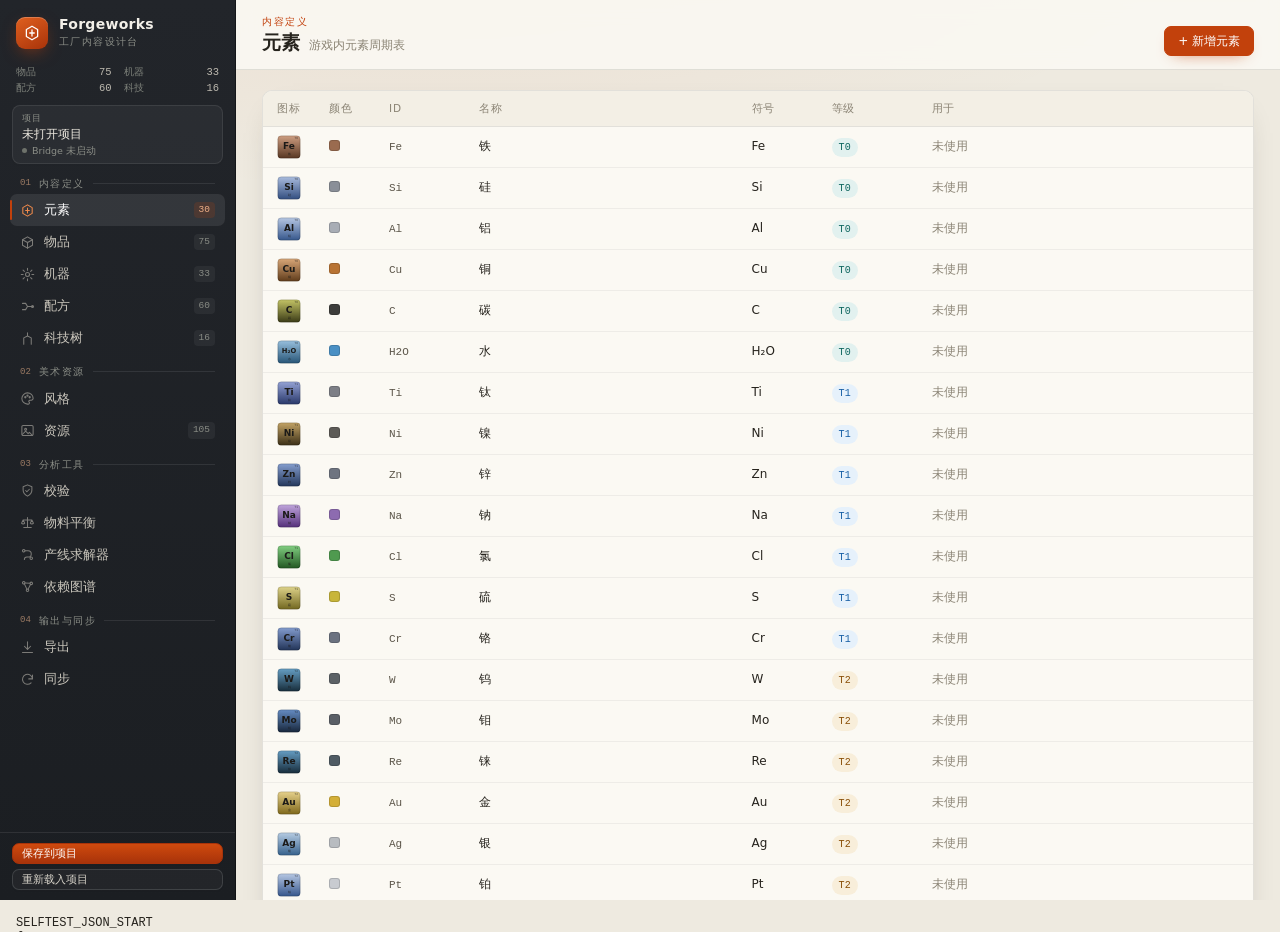
==== commit b88fe74f: "feat(spec): 新增小汽车机型模板，供蓝图与管线拆分复用 - fw_spec 增加 car 模板（车身/车顶/轮组三件）与端口、连接定义 - 蓝图节点机型下拉增加「小汽车」 - 补充 car " ====
--- a/tests/smoke.html
+++ b/tests/smoke.html
@@ -4,12 +4,12 @@
 <meta charset="UTF-8">
 <meta name="viewport" content="width=device-width, initial-scale=1.0">
 <title>Forgeworks · 工厂游戏内容设计器</title>
-<link rel="stylesheet" href="../css/theme.css?v=20261027c">
-<link rel="stylesheet" href="../css/layout.css?v=20261027c">
-<link rel="stylesheet" href="../css/components.css?v=20261027c">
-<link rel="stylesheet" href="../css/pipeline.css?v=20261027c">
-<link rel="stylesheet" href="../css/terminal.css?v=20261027c">
-<link rel="stylesheet" href="../js/vendor/xterm.css?v=20261027c">
+<link rel="stylesheet" href="../css/theme.css?v=20261027d">
+<link rel="stylesheet" href="../css/layout.css?v=20261027d">
+<link rel="stylesheet" href="../css/components.css?v=20261027d">
+<link rel="stylesheet" href="../css/pipeline.css?v=20261027d">
+<link rel="stylesheet" href="../css/terminal.css?v=20261027d">
+<link rel="stylesheet" href="../js/vendor/xterm.css?v=20261027d">
 </head>
 <body>
 <div class="app">
@@ -53,70 +53,70 @@
      ============================================================ -->
 
 <!-- 1. 配置与数据（产品内容为空，测试夹具单独提供数据） -->
-<script src="../js/core/config.js?v=20261027c"></script>
-<script src="../js/core/color.js?v=20261027c"></script>
-<script src="../js/data/styles.js?v=20261027c"></script>
-<script src="../js/data/prompts.js?v=20261027c"></script>
+<script src="../js/core/config.js?v=20261027d"></script>
+<script src="../js/core/color.js?v=20261027d"></script>
+<script src="../js/data/styles.js?v=20261027d"></script>
+<script src="../js/data/prompts.js?v=20261027d"></script>
 
 <!-- 2. 状态与索引 -->
-<script src="../js/core/state.js?v=20261027c"></script>
-<script src="seed-fixture.js?v=20261027c"></script>
-<script src="../js/core/lookup.js?v=20261027c"></script>
-<script src="../js/core/style.js?v=20261027c"></script>
+<script src="../js/core/state.js?v=20261027d"></script>
+<script src="seed-fixture.js?v=20261027d"></script>
+<script src="../js/core/lookup.js?v=20261027d"></script>
+<script src="../js/core/style.js?v=20261027d"></script>
 
 <!-- 3. 第三方（本地 vendored，不依赖 CDN，离线可用） -->
-<script src="../js/vendor/three.min.js?v=20261027c"></script>
-<script src="../js/vendor/OrbitControls.js?v=20261027c"></script>
-<script src="../js/vendor/RoomEnvironment.js?v=20261027c"></script>
-<script src="../js/vendor/GLTFLoader.js?v=20261027c"></script>
-<script src="../js/vendor/GLTFExporter.js?v=20261027c"></script>
-<script src="../js/vendor/BufferGeometryUtils.js?v=20261027c"></script>
-<script src="../js/vendor/xterm.js?v=20261027c"></script>
-<script src="../js/vendor/xterm-addon-fit.js?v=20261027c"></script>
+<script src="../js/vendor/three.min.js?v=20261027d"></script>
+<script src="../js/vendor/OrbitControls.js?v=20261027d"></script>
+<script src="../js/vendor/RoomEnvironment.js?v=20261027d"></script>
+<script src="../js/vendor/GLTFLoader.js?v=20261027d"></script>
+<script src="../js/vendor/GLTFExporter.js?v=20261027d"></script>
+<script src="../js/vendor/BufferGeometryUtils.js?v=20261027d"></script>
+<script src="../js/vendor/xterm.js?v=20261027d"></script>
+<script src="../js/vendor/xterm-addon-fit.js?v=20261027d"></script>
 
 <!-- 4. 引擎（无 UI 依赖） -->
-<script src="../js/engines/icons.js?v=20261027c"></script>
-<script src="../js/engines/material-textures.js?v=20261027c"></script>
-<script src="../js/engines/asset-layers.js?v=20261027c"></script>
-<script src="../js/engines/glb.js?v=20261027c"></script>
-<script src="../js/engines/viewer3d.js?v=20261027c"></script>
-<script src="../js/views/editor3d.js?v=20261027c"></script>
-<script src="../js/engines/validate.js?v=20261027c"></script>
-<script src="../js/engines/solver.js?v=20261027c"></script>
-<script src="../js/engines/balance.js?v=20261027c"></script>
-<script src="../js/engines/csv.js?v=20261027c"></script>
-<script src="../js/core/io.js?v=20261027c"></script>
-<script src="../js/sync.js?v=20261027c"></script>
-<script src="../js/pipeline-adopt.js?v=20261027c"></script>
-<script src="../js/pipeline.js?v=20261027c"></script>
-<script src="../js/pipeline-templates.js?v=20261027c"></script>
+<script src="../js/engines/icons.js?v=20261027d"></script>
+<script src="../js/engines/material-textures.js?v=20261027d"></script>
+<script src="../js/engines/asset-layers.js?v=20261027d"></script>
+<script src="../js/engines/glb.js?v=20261027d"></script>
+<script src="../js/engines/viewer3d.js?v=20261027d"></script>
+<script src="../js/views/editor3d.js?v=20261027d"></script>
+<script src="../js/engines/validate.js?v=20261027d"></script>
+<script src="../js/engines/solver.js?v=20261027d"></script>
+<script src="../js/engines/balance.js?v=20261027d"></script>
+<script src="../js/engines/csv.js?v=20261027d"></script>
+<script src="../js/core/io.js?v=20261027d"></script>
+<script src="../js/sync.js?v=20261027d"></script>
+<script src="../js/pipeline-adopt.js?v=20261027d"></script>
+<script src="../js/pipeline.js?v=20261027d"></script>
+<script src="../js/pipeline-templates.js?v=20261027d"></script>
 
 <!-- 5. UI 基础 -->
-<script src="../js/ui/table.js?v=20261027c"></script>
-<script src="../js/ui/router.js?v=20261027c"></script>
-<script src="../js/terminal.js?v=20261027c"></script>
-<script src="../js/ui/editor.js?v=20261027c"></script>
-<script src="../js/ui/providers.js?v=20261027c"></script>
+<script src="../js/ui/table.js?v=20261027d"></script>
+<script src="../js/ui/router.js?v=20261027d"></script>
+<script src="../js/terminal.js?v=20261027d"></script>
+<script src="../js/ui/editor.js?v=20261027d"></script>
+<script src="../js/ui/providers.js?v=20261027d"></script>
 
 <!-- 6. 各视图 -->
-<script src="../js/views/style.js?v=20261027c"></script>
-<script src="../js/views/elements.js?v=20261027c"></script>
-<script src="../js/views/items.js?v=20261027c"></script>
-<script src="../js/views/machines.js?v=20261027c"></script>
-<script src="../js/views/recipes.js?v=20261027c"></script>
-<script src="../js/views/techs.js?v=20261027c"></script>
-<script src="../js/views/assets.js?v=20261027c"></script>
-<script src="../js/views/validate.js?v=20261027c"></script>
-<script src="../js/views/balance.js?v=20261027c"></script>
-<script src="../js/views/solve.js?v=20261027c"></script>
-<script src="../js/views/graph.js?v=20261027c"></script>
-<script src="../js/views/sync.js?v=20261027c"></script>
-<script src="../js/views/project.js?v=20261027c"></script>
-<script src="../js/views/pipeline.js?v=20261027c"></script>
-<script src="../js/views/export.js?v=20261027c"></script>
+<script src="../js/views/style.js?v=20261027d"></script>
+<script src="../js/views/elements.js?v=20261027d"></script>
+<script src="../js/views/items.js?v=20261027d"></script>
+<script src="../js/views/machines.js?v=20261027d"></script>
+<script src="../js/views/recipes.js?v=20261027d"></script>
+<script src="../js/views/techs.js?v=20261027d"></script>
+<script src="../js/views/assets.js?v=20261027d"></script>
+<script src="../js/views/validate.js?v=20261027d"></script>
+<script src="../js/views/balance.js?v=20261027d"></script>
+<script src="../js/views/solve.js?v=20261027d"></script>
+<script src="../js/views/graph.js?v=20261027d"></script>
+<script src="../js/views/sync.js?v=20261027d"></script>
+<script src="../js/views/project.js?v=20261027d"></script>
+<script src="../js/views/pipeline.js?v=20261027d"></script>
+<script src="../js/views/export.js?v=20261027d"></script>
 
 <!-- 7. 启动（构建 VIEWS 并首次渲染） -->
-<script src="../js/main.js?v=20261027c"></script>
+<script src="../js/main.js?v=20261027d"></script>
 
 <pre id="selftest-result" style="font:12px monospace;white-space:pre-wrap;padding:16px"></pre>
 <script>
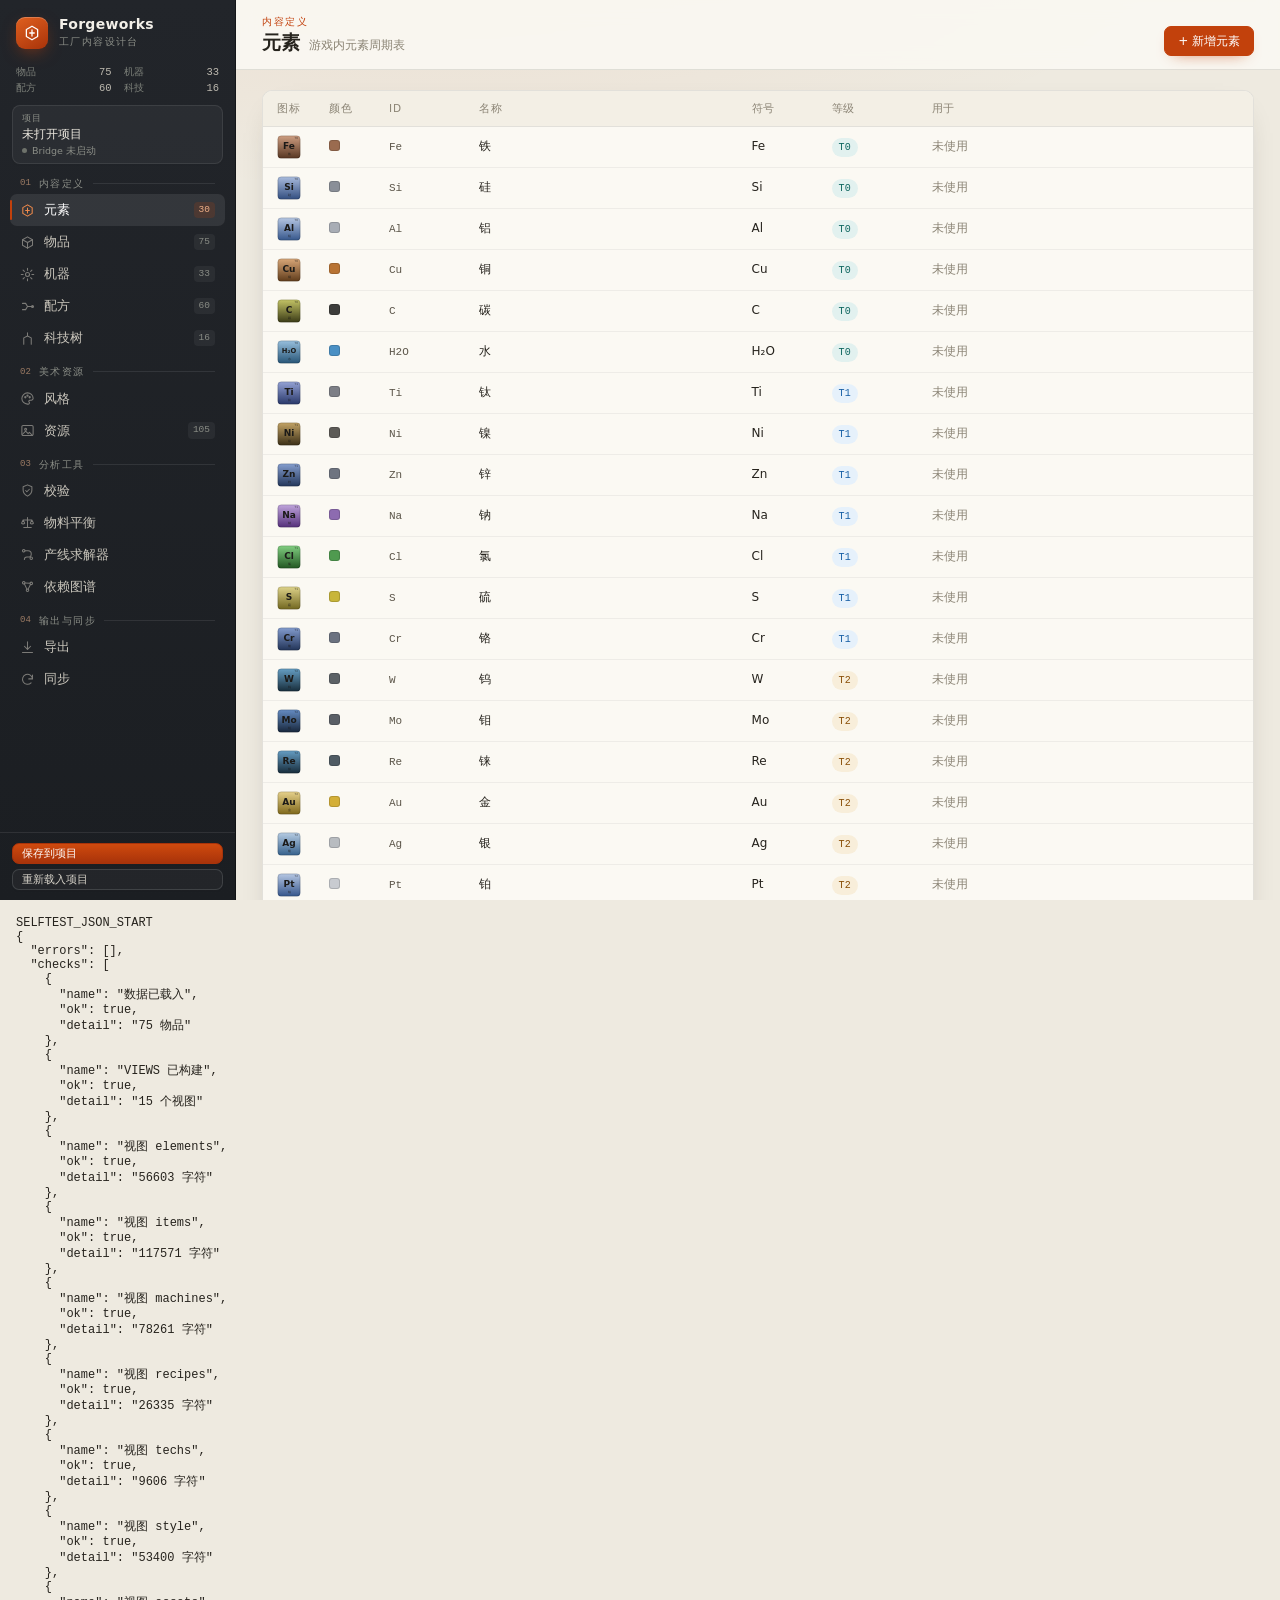
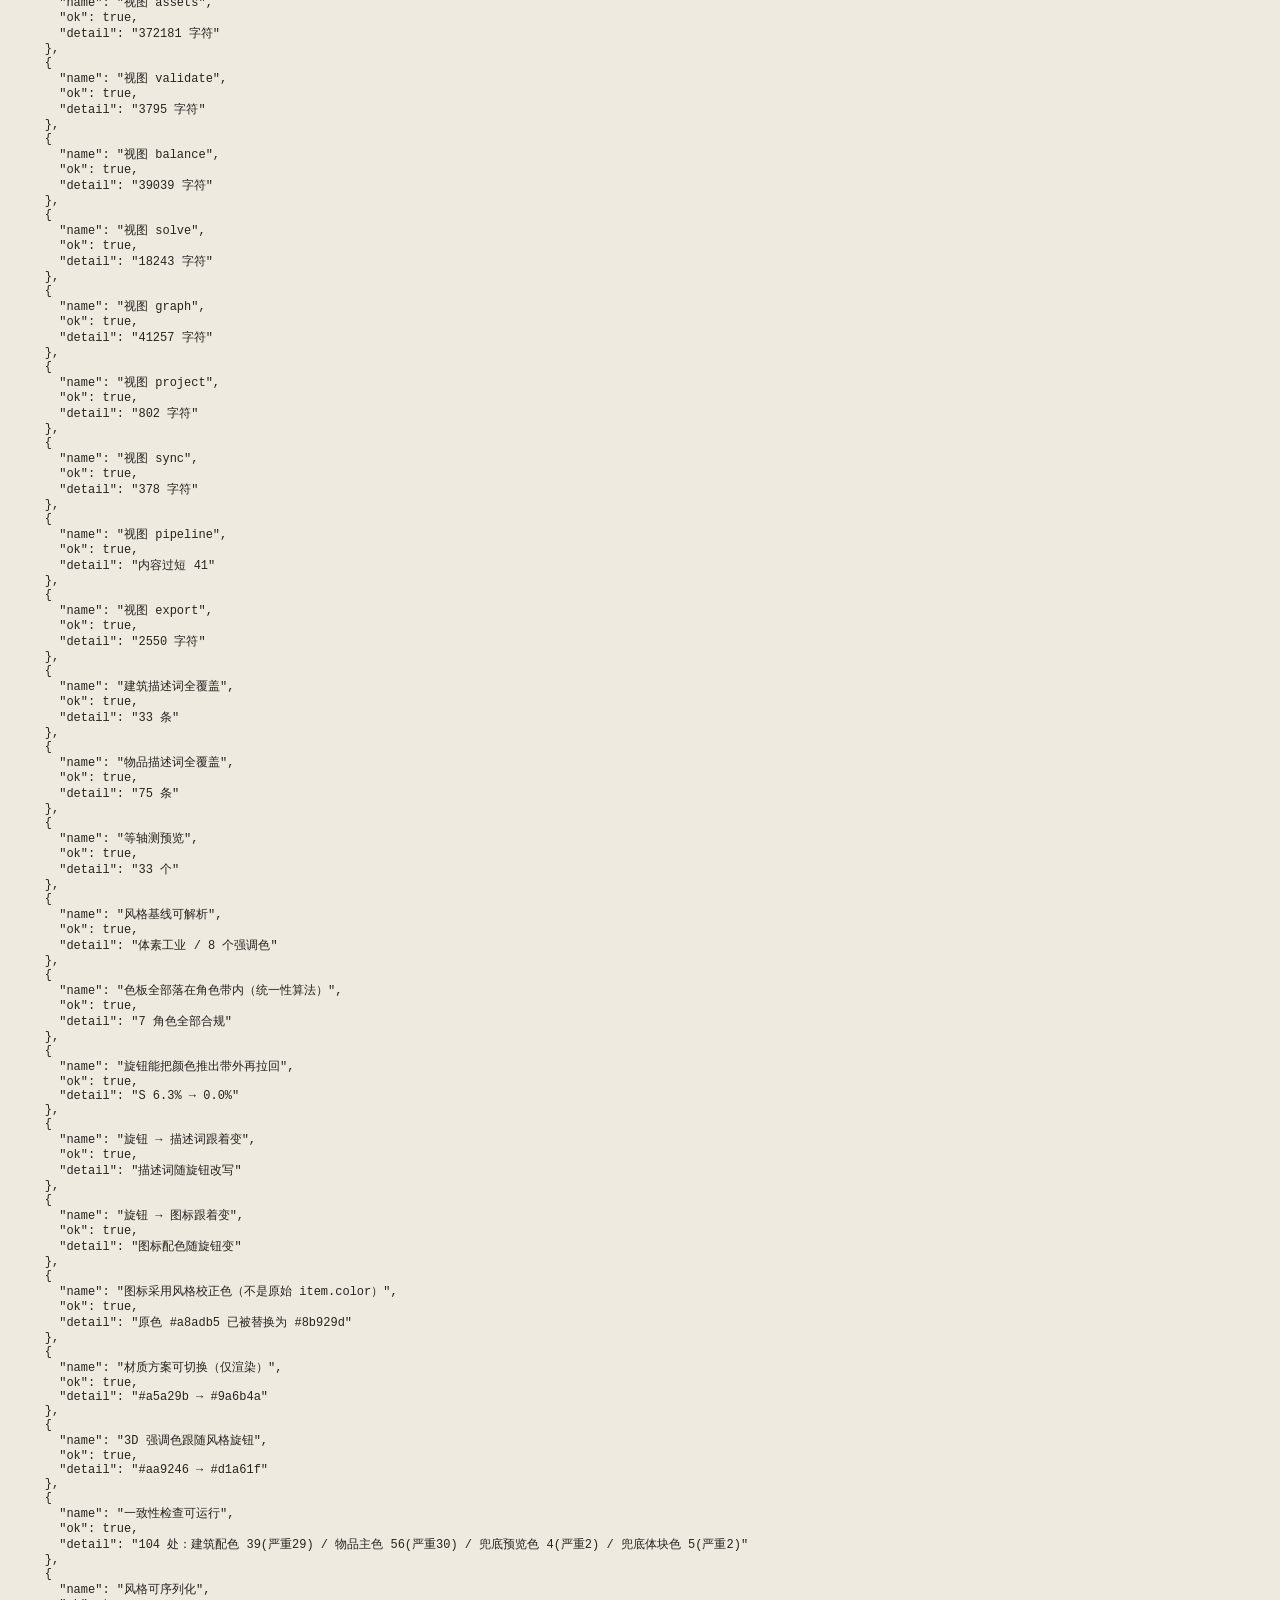
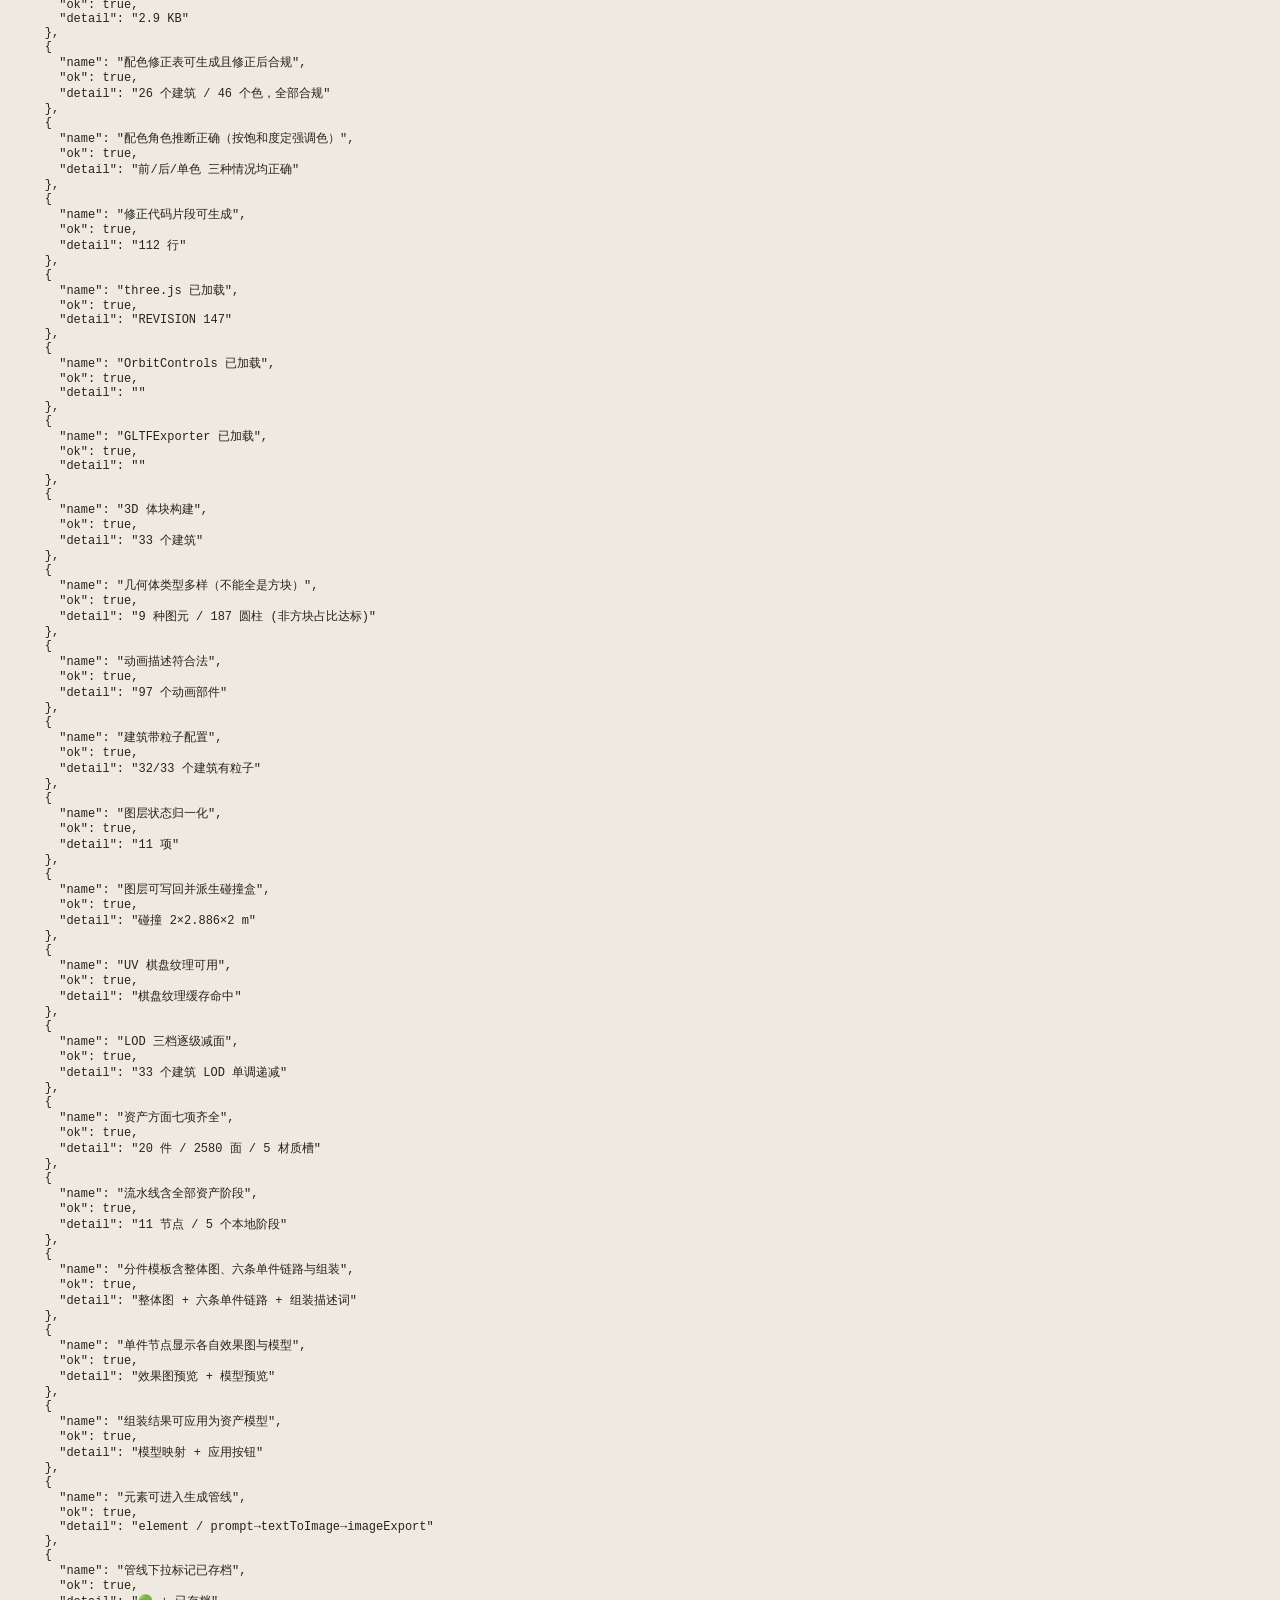
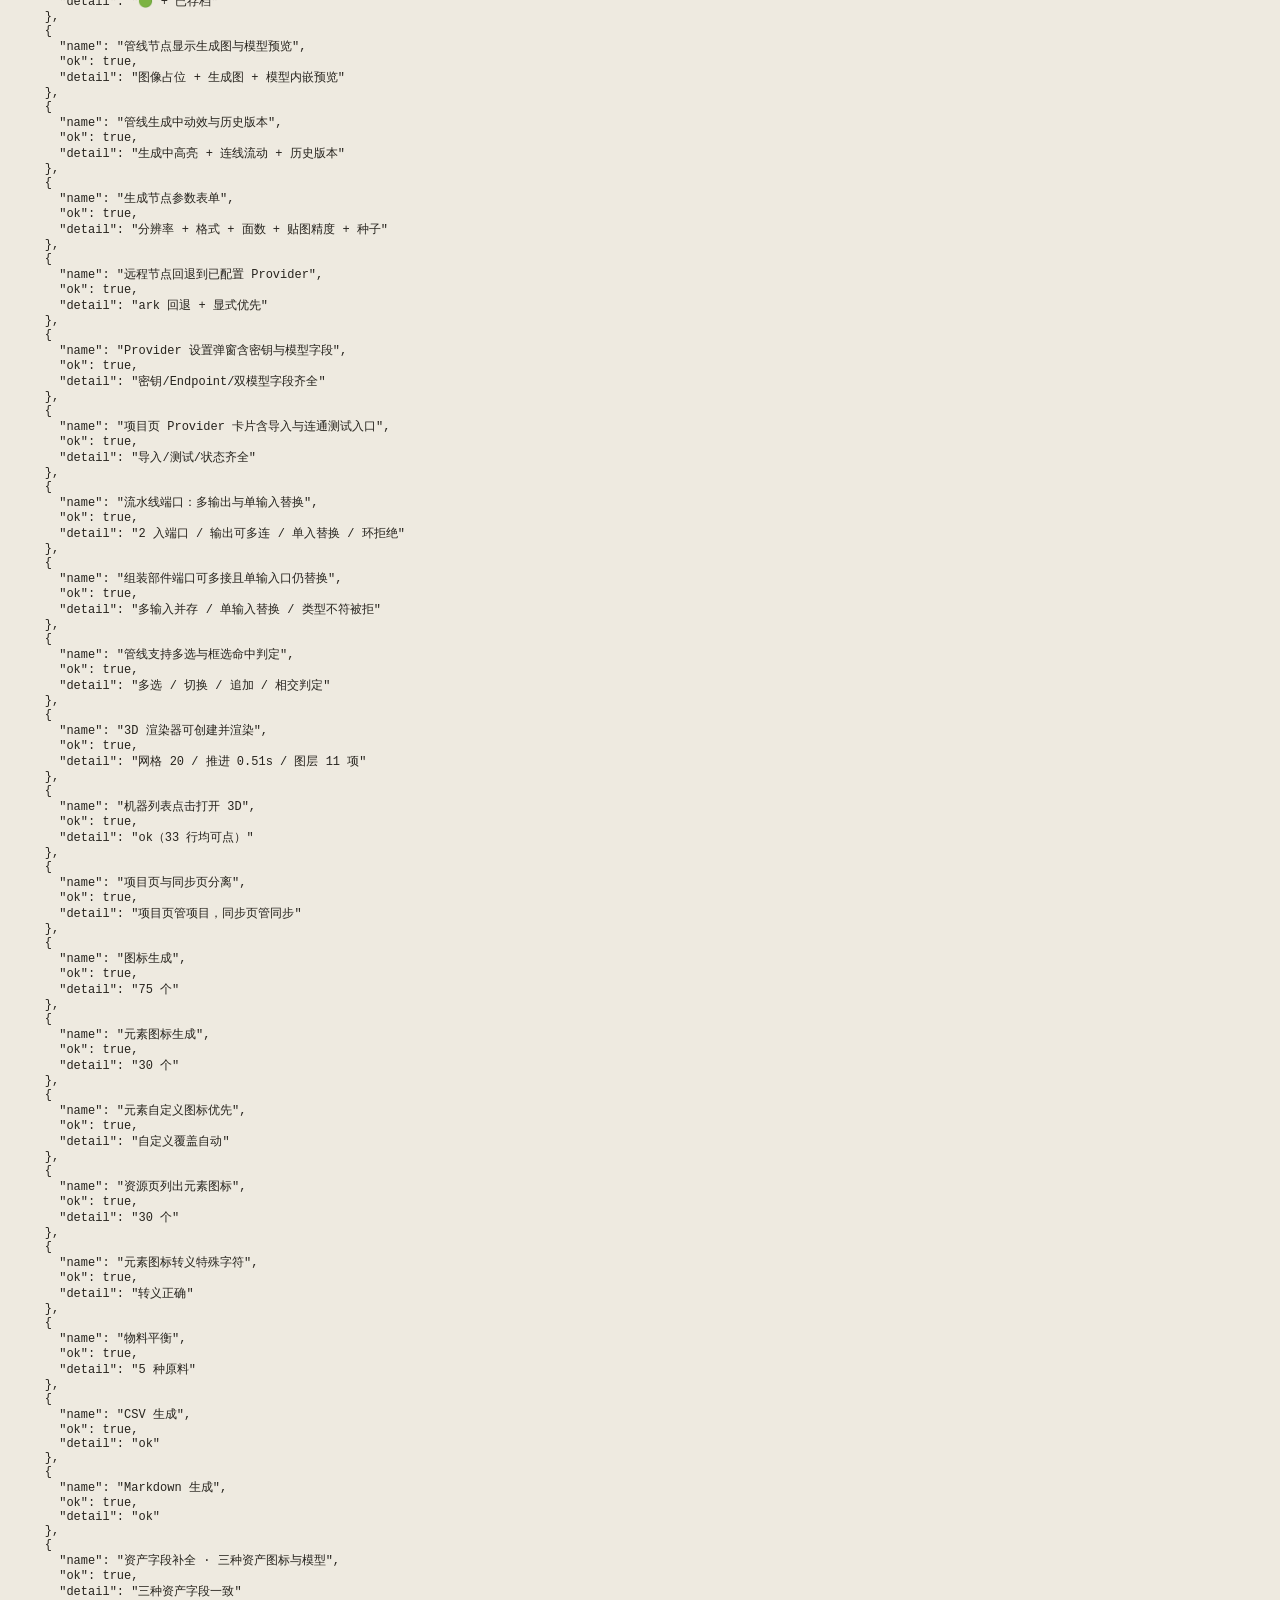
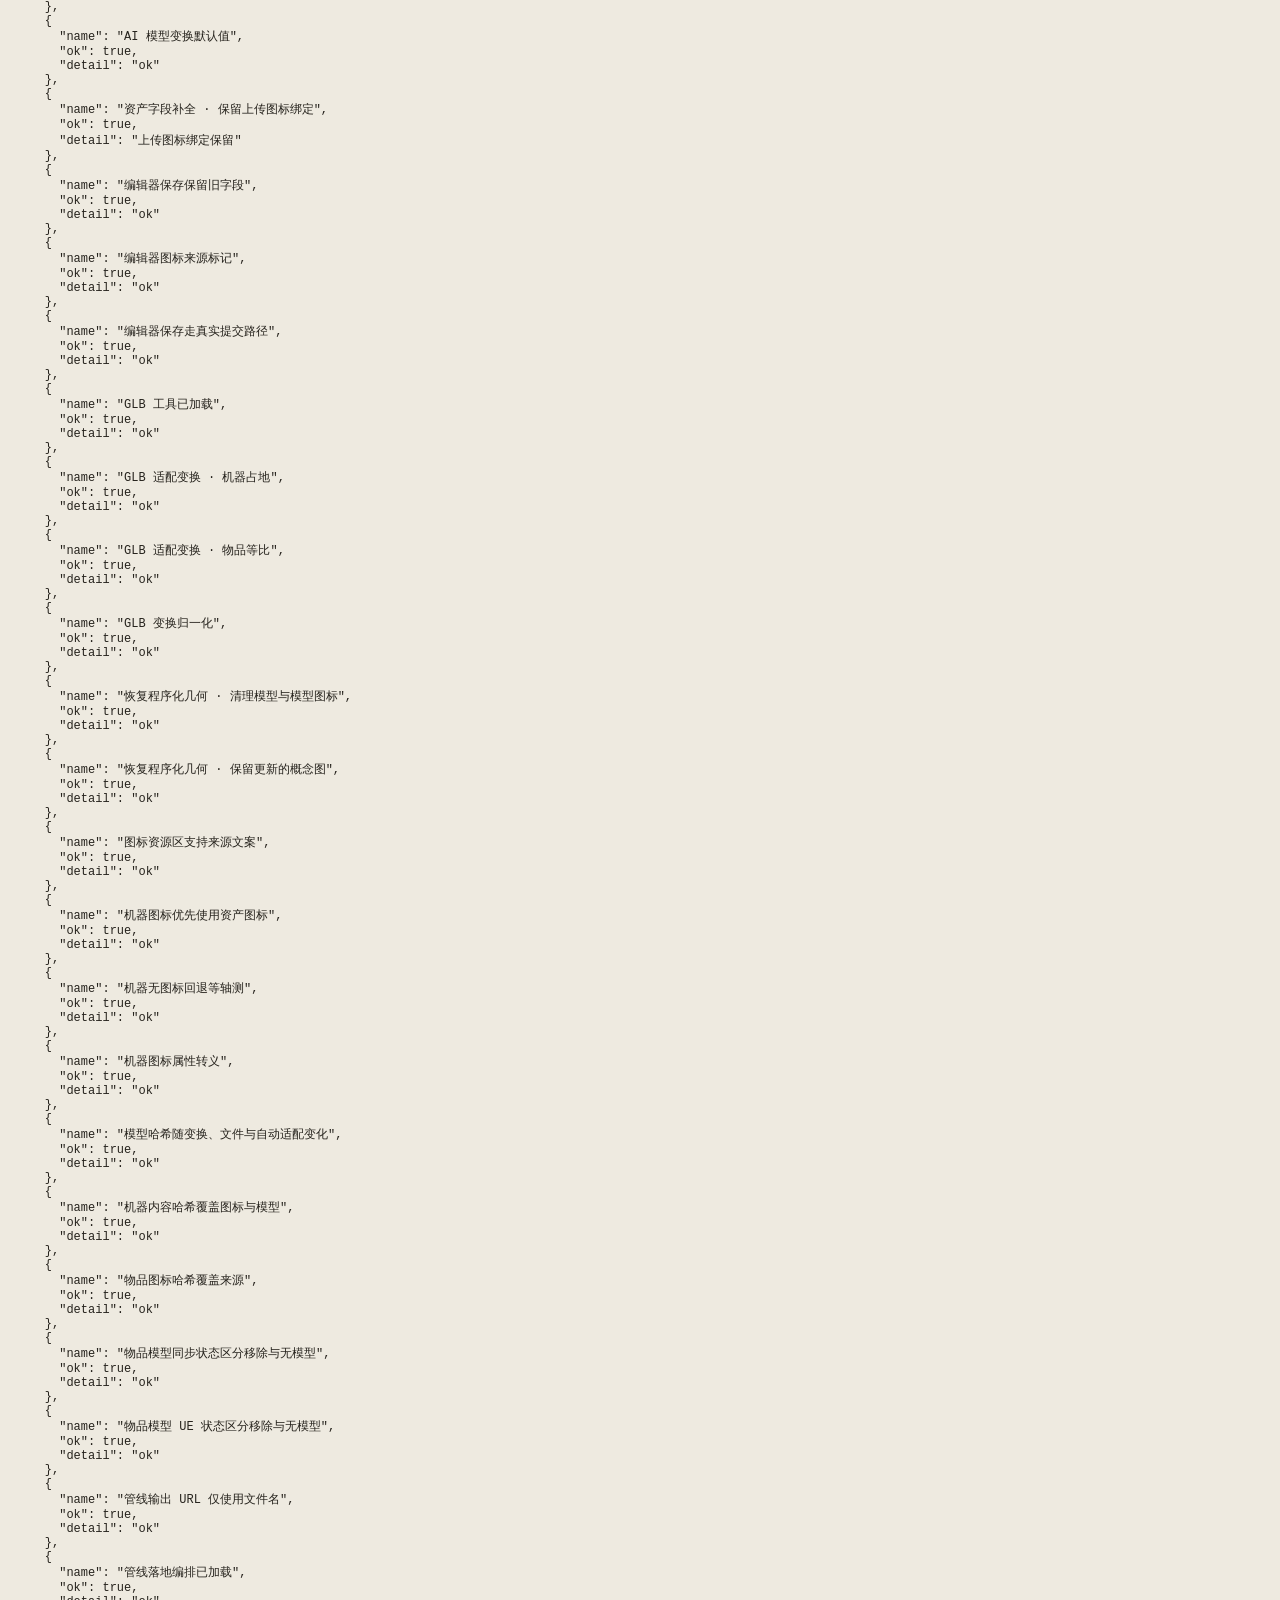
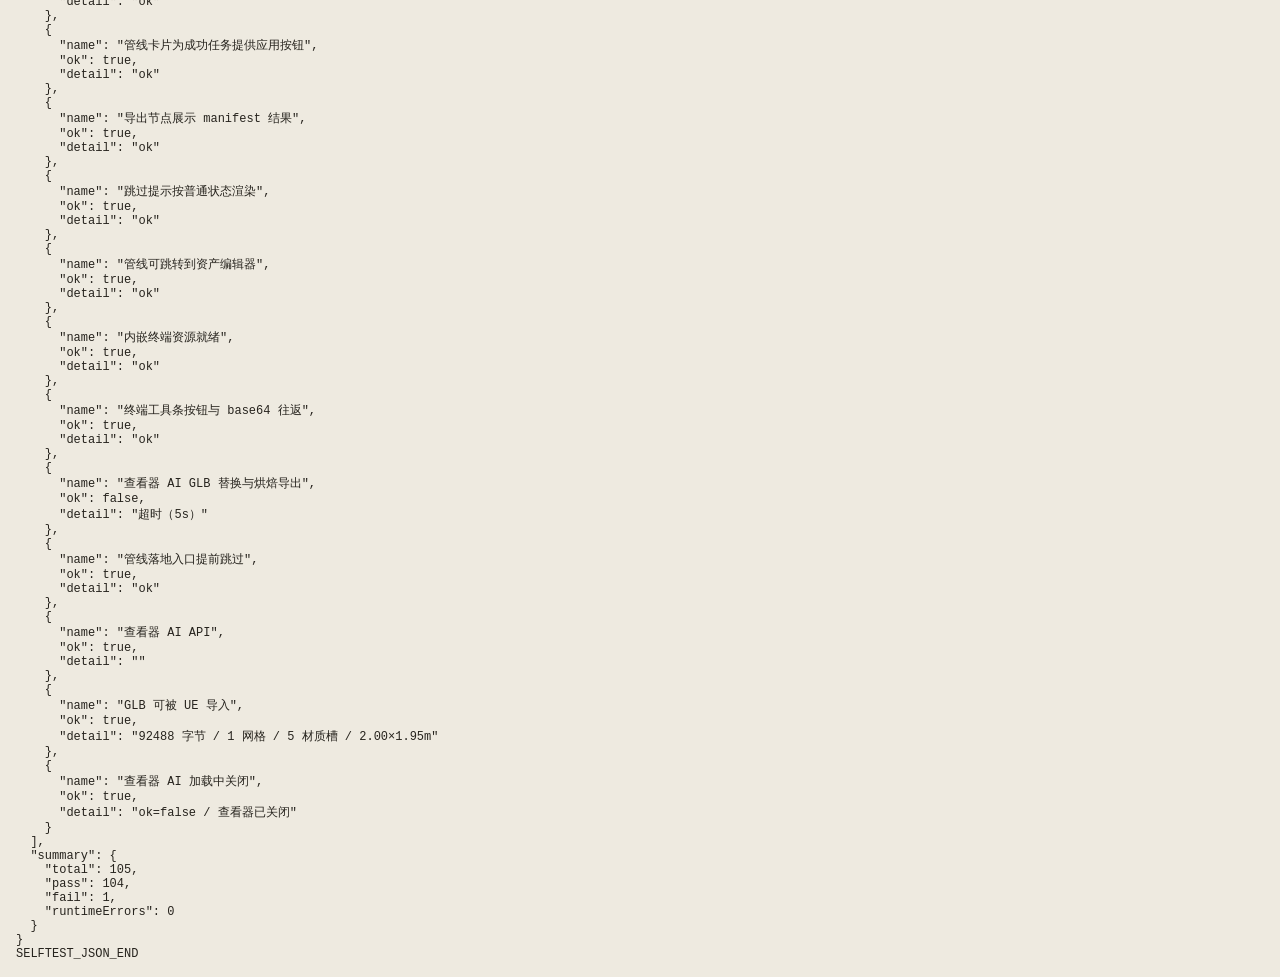
==== commit 5d5301f2: "feat(pipeline): 新三视图节点，生成三格正交图并本地裁出单视图 尺寸分析要以正交三视图为输入，先让管线能产出并拆出前/侧/顶三张图。 生成走 Ark 文生图，Bridge 提交时套三视图" ====
--- a/tests/smoke.html
+++ b/tests/smoke.html
@@ -4,12 +4,12 @@
 <meta charset="UTF-8">
 <meta name="viewport" content="width=device-width, initial-scale=1.0">
 <title>Forgeworks · 工厂游戏内容设计器</title>
-<link rel="stylesheet" href="../css/theme.css?v=20261027d">
-<link rel="stylesheet" href="../css/layout.css?v=20261027d">
-<link rel="stylesheet" href="../css/components.css?v=20261027d">
-<link rel="stylesheet" href="../css/pipeline.css?v=20261027d">
-<link rel="stylesheet" href="../css/terminal.css?v=20261027d">
-<link rel="stylesheet" href="../js/vendor/xterm.css?v=20261027d">
+<link rel="stylesheet" href="../css/theme.css?v=20261027e">
+<link rel="stylesheet" href="../css/layout.css?v=20261027e">
+<link rel="stylesheet" href="../css/components.css?v=20261027e">
+<link rel="stylesheet" href="../css/pipeline.css?v=20261027e">
+<link rel="stylesheet" href="../css/terminal.css?v=20261027e">
+<link rel="stylesheet" href="../js/vendor/xterm.css?v=20261027e">
 </head>
 <body>
 <div class="app">
@@ -53,70 +53,70 @@
      ============================================================ -->
 
 <!-- 1. 配置与数据（产品内容为空，测试夹具单独提供数据） -->
-<script src="../js/core/config.js?v=20261027d"></script>
-<script src="../js/core/color.js?v=20261027d"></script>
-<script src="../js/data/styles.js?v=20261027d"></script>
-<script src="../js/data/prompts.js?v=20261027d"></script>
+<script src="../js/core/config.js?v=20261027e"></script>
+<script src="../js/core/color.js?v=20261027e"></script>
+<script src="../js/data/styles.js?v=20261027e"></script>
+<script src="../js/data/prompts.js?v=20261027e"></script>
 
 <!-- 2. 状态与索引 -->
-<script src="../js/core/state.js?v=20261027d"></script>
-<script src="seed-fixture.js?v=20261027d"></script>
-<script src="../js/core/lookup.js?v=20261027d"></script>
-<script src="../js/core/style.js?v=20261027d"></script>
+<script src="../js/core/state.js?v=20261027e"></script>
+<script src="seed-fixture.js?v=20261027e"></script>
+<script src="../js/core/lookup.js?v=20261027e"></script>
+<script src="../js/core/style.js?v=20261027e"></script>
 
 <!-- 3. 第三方（本地 vendored，不依赖 CDN，离线可用） -->
-<script src="../js/vendor/three.min.js?v=20261027d"></script>
-<script src="../js/vendor/OrbitControls.js?v=20261027d"></script>
-<script src="../js/vendor/RoomEnvironment.js?v=20261027d"></script>
-<script src="../js/vendor/GLTFLoader.js?v=20261027d"></script>
-<script src="../js/vendor/GLTFExporter.js?v=20261027d"></script>
-<script src="../js/vendor/BufferGeometryUtils.js?v=20261027d"></script>
-<script src="../js/vendor/xterm.js?v=20261027d"></script>
-<script src="../js/vendor/xterm-addon-fit.js?v=20261027d"></script>
+<script src="../js/vendor/three.min.js?v=20261027e"></script>
+<script src="../js/vendor/OrbitControls.js?v=20261027e"></script>
+<script src="../js/vendor/RoomEnvironment.js?v=20261027e"></script>
+<script src="../js/vendor/GLTFLoader.js?v=20261027e"></script>
+<script src="../js/vendor/GLTFExporter.js?v=20261027e"></script>
+<script src="../js/vendor/BufferGeometryUtils.js?v=20261027e"></script>
+<script src="../js/vendor/xterm.js?v=20261027e"></script>
+<script src="../js/vendor/xterm-addon-fit.js?v=20261027e"></script>
 
 <!-- 4. 引擎（无 UI 依赖） -->
-<script src="../js/engines/icons.js?v=20261027d"></script>
-<script src="../js/engines/material-textures.js?v=20261027d"></script>
-<script src="../js/engines/asset-layers.js?v=20261027d"></script>
-<script src="../js/engines/glb.js?v=20261027d"></script>
-<script src="../js/engines/viewer3d.js?v=20261027d"></script>
-<script src="../js/views/editor3d.js?v=20261027d"></script>
-<script src="../js/engines/validate.js?v=20261027d"></script>
-<script src="../js/engines/solver.js?v=20261027d"></script>
-<script src="../js/engines/balance.js?v=20261027d"></script>
-<script src="../js/engines/csv.js?v=20261027d"></script>
-<script src="../js/core/io.js?v=20261027d"></script>
-<script src="../js/sync.js?v=20261027d"></script>
-<script src="../js/pipeline-adopt.js?v=20261027d"></script>
-<script src="../js/pipeline.js?v=20261027d"></script>
-<script src="../js/pipeline-templates.js?v=20261027d"></script>
+<script src="../js/engines/icons.js?v=20261027e"></script>
+<script src="../js/engines/material-textures.js?v=20261027e"></script>
+<script src="../js/engines/asset-layers.js?v=20261027e"></script>
+<script src="../js/engines/glb.js?v=20261027e"></script>
+<script src="../js/engines/viewer3d.js?v=20261027e"></script>
+<script src="../js/views/editor3d.js?v=20261027e"></script>
+<script src="../js/engines/validate.js?v=20261027e"></script>
+<script src="../js/engines/solver.js?v=20261027e"></script>
+<script src="../js/engines/balance.js?v=20261027e"></script>
+<script src="../js/engines/csv.js?v=20261027e"></script>
+<script src="../js/core/io.js?v=20261027e"></script>
+<script src="../js/sync.js?v=20261027e"></script>
+<script src="../js/pipeline-adopt.js?v=20261027e"></script>
+<script src="../js/pipeline.js?v=20261027e"></script>
+<script src="../js/pipeline-templates.js?v=20261027e"></script>
 
 <!-- 5. UI 基础 -->
-<script src="../js/ui/table.js?v=20261027d"></script>
-<script src="../js/ui/router.js?v=20261027d"></script>
-<script src="../js/terminal.js?v=20261027d"></script>
-<script src="../js/ui/editor.js?v=20261027d"></script>
-<script src="../js/ui/providers.js?v=20261027d"></script>
+<script src="../js/ui/table.js?v=20261027e"></script>
+<script src="../js/ui/router.js?v=20261027e"></script>
+<script src="../js/terminal.js?v=20261027e"></script>
+<script src="../js/ui/editor.js?v=20261027e"></script>
+<script src="../js/ui/providers.js?v=20261027e"></script>
 
 <!-- 6. 各视图 -->
-<script src="../js/views/style.js?v=20261027d"></script>
-<script src="../js/views/elements.js?v=20261027d"></script>
-<script src="../js/views/items.js?v=20261027d"></script>
-<script src="../js/views/machines.js?v=20261027d"></script>
-<script src="../js/views/recipes.js?v=20261027d"></script>
-<script src="../js/views/techs.js?v=20261027d"></script>
-<script src="../js/views/assets.js?v=20261027d"></script>
-<script src="../js/views/validate.js?v=20261027d"></script>
-<script src="../js/views/balance.js?v=20261027d"></script>
-<script src="../js/views/solve.js?v=20261027d"></script>
-<script src="../js/views/graph.js?v=20261027d"></script>
-<script src="../js/views/sync.js?v=20261027d"></script>
-<script src="../js/views/project.js?v=20261027d"></script>
-<script src="../js/views/pipeline.js?v=20261027d"></script>
-<script src="../js/views/export.js?v=20261027d"></script>
+<script src="../js/views/style.js?v=20261027e"></script>
+<script src="../js/views/elements.js?v=20261027e"></script>
+<script src="../js/views/items.js?v=20261027e"></script>
+<script src="../js/views/machines.js?v=20261027e"></script>
+<script src="../js/views/recipes.js?v=20261027e"></script>
+<script src="../js/views/techs.js?v=20261027e"></script>
+<script src="../js/views/assets.js?v=20261027e"></script>
+<script src="../js/views/validate.js?v=20261027e"></script>
+<script src="../js/views/balance.js?v=20261027e"></script>
+<script src="../js/views/solve.js?v=20261027e"></script>
+<script src="../js/views/graph.js?v=20261027e"></script>
+<script src="../js/views/sync.js?v=20261027e"></script>
+<script src="../js/views/project.js?v=20261027e"></script>
+<script src="../js/views/pipeline.js?v=20261027e"></script>
+<script src="../js/views/export.js?v=20261027e"></script>
 
 <!-- 7. 启动（构建 VIEWS 并首次渲染） -->
-<script src="../js/main.js?v=20261027d"></script>
+<script src="../js/main.js?v=20261027e"></script>
 
 <pre id="selftest-result" style="font:12px monospace;white-space:pre-wrap;padding:16px"></pre>
 <script>
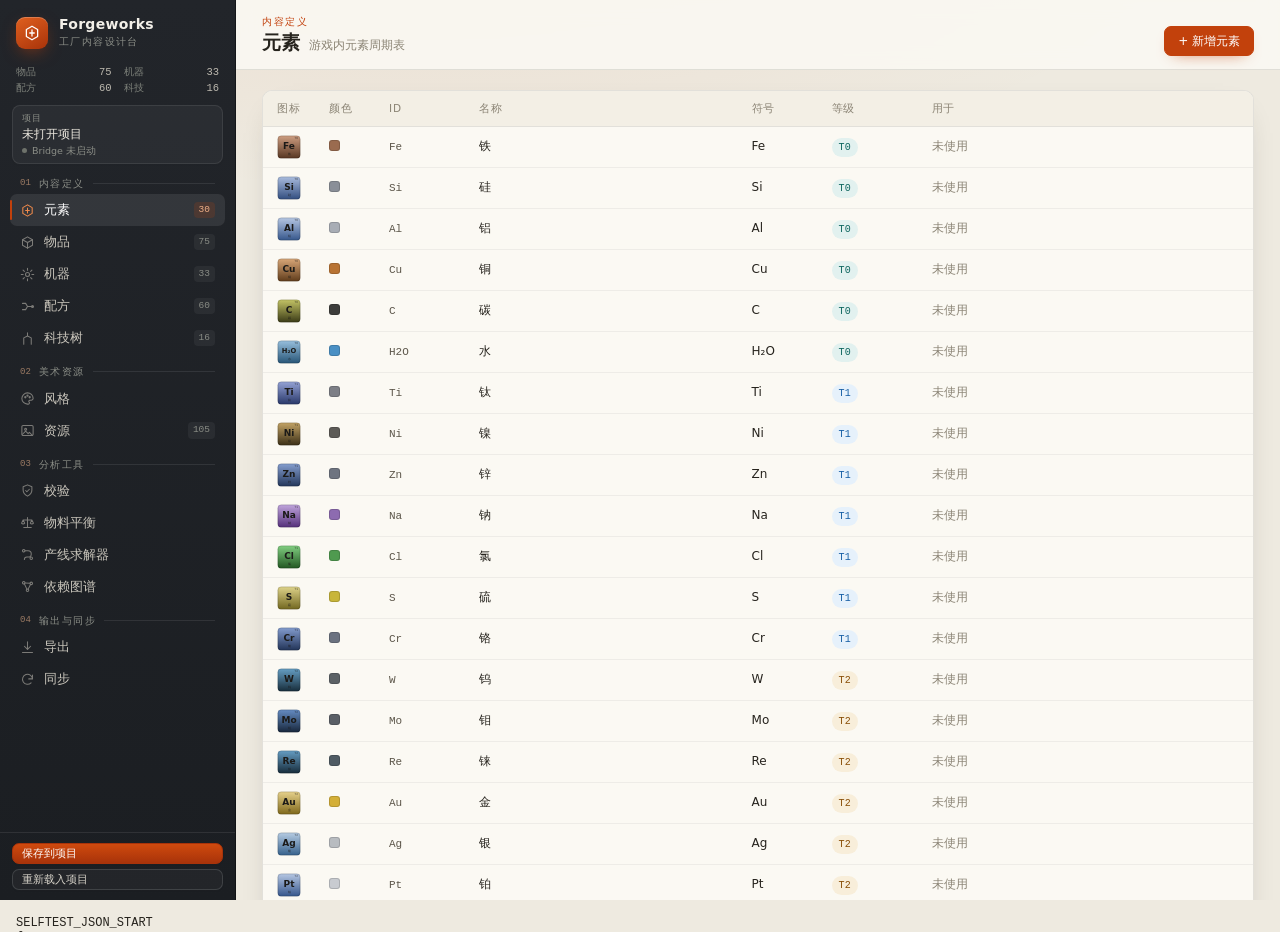
==== commit 4b650440: "feat(pipeline): 尺寸节点支持整体/单件两种分析范围 - blueprint 新增 scope=overall|part；part 复用同一视觉分析逻辑，吃单件三视图与上游 spec 锚" ====
--- a/tests/smoke.html
+++ b/tests/smoke.html
@@ -4,12 +4,12 @@
 <meta charset="UTF-8">
 <meta name="viewport" content="width=device-width, initial-scale=1.0">
 <title>Forgeworks · 工厂游戏内容设计器</title>
-<link rel="stylesheet" href="../css/theme.css?v=20261027e">
-<link rel="stylesheet" href="../css/layout.css?v=20261027e">
-<link rel="stylesheet" href="../css/components.css?v=20261027e">
-<link rel="stylesheet" href="../css/pipeline.css?v=20261027e">
-<link rel="stylesheet" href="../css/terminal.css?v=20261027e">
-<link rel="stylesheet" href="../js/vendor/xterm.css?v=20261027e">
+<link rel="stylesheet" href="../css/theme.css?v=20261027f">
+<link rel="stylesheet" href="../css/layout.css?v=20261027f">
+<link rel="stylesheet" href="../css/components.css?v=20261027f">
+<link rel="stylesheet" href="../css/pipeline.css?v=20261027f">
+<link rel="stylesheet" href="../css/terminal.css?v=20261027f">
+<link rel="stylesheet" href="../js/vendor/xterm.css?v=20261027f">
 </head>
 <body>
 <div class="app">
@@ -53,70 +53,70 @@
      ============================================================ -->
 
 <!-- 1. 配置与数据（产品内容为空，测试夹具单独提供数据） -->
-<script src="../js/core/config.js?v=20261027e"></script>
-<script src="../js/core/color.js?v=20261027e"></script>
-<script src="../js/data/styles.js?v=20261027e"></script>
-<script src="../js/data/prompts.js?v=20261027e"></script>
+<script src="../js/core/config.js?v=20261027f"></script>
+<script src="../js/core/color.js?v=20261027f"></script>
+<script src="../js/data/styles.js?v=20261027f"></script>
+<script src="../js/data/prompts.js?v=20261027f"></script>
 
 <!-- 2. 状态与索引 -->
-<script src="../js/core/state.js?v=20261027e"></script>
-<script src="seed-fixture.js?v=20261027e"></script>
-<script src="../js/core/lookup.js?v=20261027e"></script>
-<script src="../js/core/style.js?v=20261027e"></script>
+<script src="../js/core/state.js?v=20261027f"></script>
+<script src="seed-fixture.js?v=20261027f"></script>
+<script src="../js/core/lookup.js?v=20261027f"></script>
+<script src="../js/core/style.js?v=20261027f"></script>
 
 <!-- 3. 第三方（本地 vendored，不依赖 CDN，离线可用） -->
-<script src="../js/vendor/three.min.js?v=20261027e"></script>
-<script src="../js/vendor/OrbitControls.js?v=20261027e"></script>
-<script src="../js/vendor/RoomEnvironment.js?v=20261027e"></script>
-<script src="../js/vendor/GLTFLoader.js?v=20261027e"></script>
-<script src="../js/vendor/GLTFExporter.js?v=20261027e"></script>
-<script src="../js/vendor/BufferGeometryUtils.js?v=20261027e"></script>
-<script src="../js/vendor/xterm.js?v=20261027e"></script>
-<script src="../js/vendor/xterm-addon-fit.js?v=20261027e"></script>
+<script src="../js/vendor/three.min.js?v=20261027f"></script>
+<script src="../js/vendor/OrbitControls.js?v=20261027f"></script>
+<script src="../js/vendor/RoomEnvironment.js?v=20261027f"></script>
+<script src="../js/vendor/GLTFLoader.js?v=20261027f"></script>
+<script src="../js/vendor/GLTFExporter.js?v=20261027f"></script>
+<script src="../js/vendor/BufferGeometryUtils.js?v=20261027f"></script>
+<script src="../js/vendor/xterm.js?v=20261027f"></script>
+<script src="../js/vendor/xterm-addon-fit.js?v=20261027f"></script>
 
 <!-- 4. 引擎（无 UI 依赖） -->
-<script src="../js/engines/icons.js?v=20261027e"></script>
-<script src="../js/engines/material-textures.js?v=20261027e"></script>
-<script src="../js/engines/asset-layers.js?v=20261027e"></script>
-<script src="../js/engines/glb.js?v=20261027e"></script>
-<script src="../js/engines/viewer3d.js?v=20261027e"></script>
-<script src="../js/views/editor3d.js?v=20261027e"></script>
-<script src="../js/engines/validate.js?v=20261027e"></script>
-<script src="../js/engines/solver.js?v=20261027e"></script>
-<script src="../js/engines/balance.js?v=20261027e"></script>
-<script src="../js/engines/csv.js?v=20261027e"></script>
-<script src="../js/core/io.js?v=20261027e"></script>
-<script src="../js/sync.js?v=20261027e"></script>
-<script src="../js/pipeline-adopt.js?v=20261027e"></script>
-<script src="../js/pipeline.js?v=20261027e"></script>
-<script src="../js/pipeline-templates.js?v=20261027e"></script>
+<script src="../js/engines/icons.js?v=20261027f"></script>
+<script src="../js/engines/material-textures.js?v=20261027f"></script>
+<script src="../js/engines/asset-layers.js?v=20261027f"></script>
+<script src="../js/engines/glb.js?v=20261027f"></script>
+<script src="../js/engines/viewer3d.js?v=20261027f"></script>
+<script src="../js/views/editor3d.js?v=20261027f"></script>
+<script src="../js/engines/validate.js?v=20261027f"></script>
+<script src="../js/engines/solver.js?v=20261027f"></script>
+<script src="../js/engines/balance.js?v=20261027f"></script>
+<script src="../js/engines/csv.js?v=20261027f"></script>
+<script src="../js/core/io.js?v=20261027f"></script>
+<script src="../js/sync.js?v=20261027f"></script>
+<script src="../js/pipeline-adopt.js?v=20261027f"></script>
+<script src="../js/pipeline.js?v=20261027f"></script>
+<script src="../js/pipeline-templates.js?v=20261027f"></script>
 
 <!-- 5. UI 基础 -->
-<script src="../js/ui/table.js?v=20261027e"></script>
-<script src="../js/ui/router.js?v=20261027e"></script>
-<script src="../js/terminal.js?v=20261027e"></script>
-<script src="../js/ui/editor.js?v=20261027e"></script>
-<script src="../js/ui/providers.js?v=20261027e"></script>
+<script src="../js/ui/table.js?v=20261027f"></script>
+<script src="../js/ui/router.js?v=20261027f"></script>
+<script src="../js/terminal.js?v=20261027f"></script>
+<script src="../js/ui/editor.js?v=20261027f"></script>
+<script src="../js/ui/providers.js?v=20261027f"></script>
 
 <!-- 6. 各视图 -->
-<script src="../js/views/style.js?v=20261027e"></script>
-<script src="../js/views/elements.js?v=20261027e"></script>
-<script src="../js/views/items.js?v=20261027e"></script>
-<script src="../js/views/machines.js?v=20261027e"></script>
-<script src="../js/views/recipes.js?v=20261027e"></script>
-<script src="../js/views/techs.js?v=20261027e"></script>
-<script src="../js/views/assets.js?v=20261027e"></script>
-<script src="../js/views/validate.js?v=20261027e"></script>
-<script src="../js/views/balance.js?v=20261027e"></script>
-<script src="../js/views/solve.js?v=20261027e"></script>
-<script src="../js/views/graph.js?v=20261027e"></script>
-<script src="../js/views/sync.js?v=20261027e"></script>
-<script src="../js/views/project.js?v=20261027e"></script>
-<script src="../js/views/pipeline.js?v=20261027e"></script>
-<script src="../js/views/export.js?v=20261027e"></script>
+<script src="../js/views/style.js?v=20261027f"></script>
+<script src="../js/views/elements.js?v=20261027f"></script>
+<script src="../js/views/items.js?v=20261027f"></script>
+<script src="../js/views/machines.js?v=20261027f"></script>
+<script src="../js/views/recipes.js?v=20261027f"></script>
+<script src="../js/views/techs.js?v=20261027f"></script>
+<script src="../js/views/assets.js?v=20261027f"></script>
+<script src="../js/views/validate.js?v=20261027f"></script>
+<script src="../js/views/balance.js?v=20261027f"></script>
+<script src="../js/views/solve.js?v=20261027f"></script>
+<script src="../js/views/graph.js?v=20261027f"></script>
+<script src="../js/views/sync.js?v=20261027f"></script>
+<script src="../js/views/project.js?v=20261027f"></script>
+<script src="../js/views/pipeline.js?v=20261027f"></script>
+<script src="../js/views/export.js?v=20261027f"></script>
 
 <!-- 7. 启动（构建 VIEWS 并首次渲染） -->
-<script src="../js/main.js?v=20261027e"></script>
+<script src="../js/main.js?v=20261027f"></script>
 
 <pre id="selftest-result" style="font:12px monospace;white-space:pre-wrap;padding:16px"></pre>
 <script>
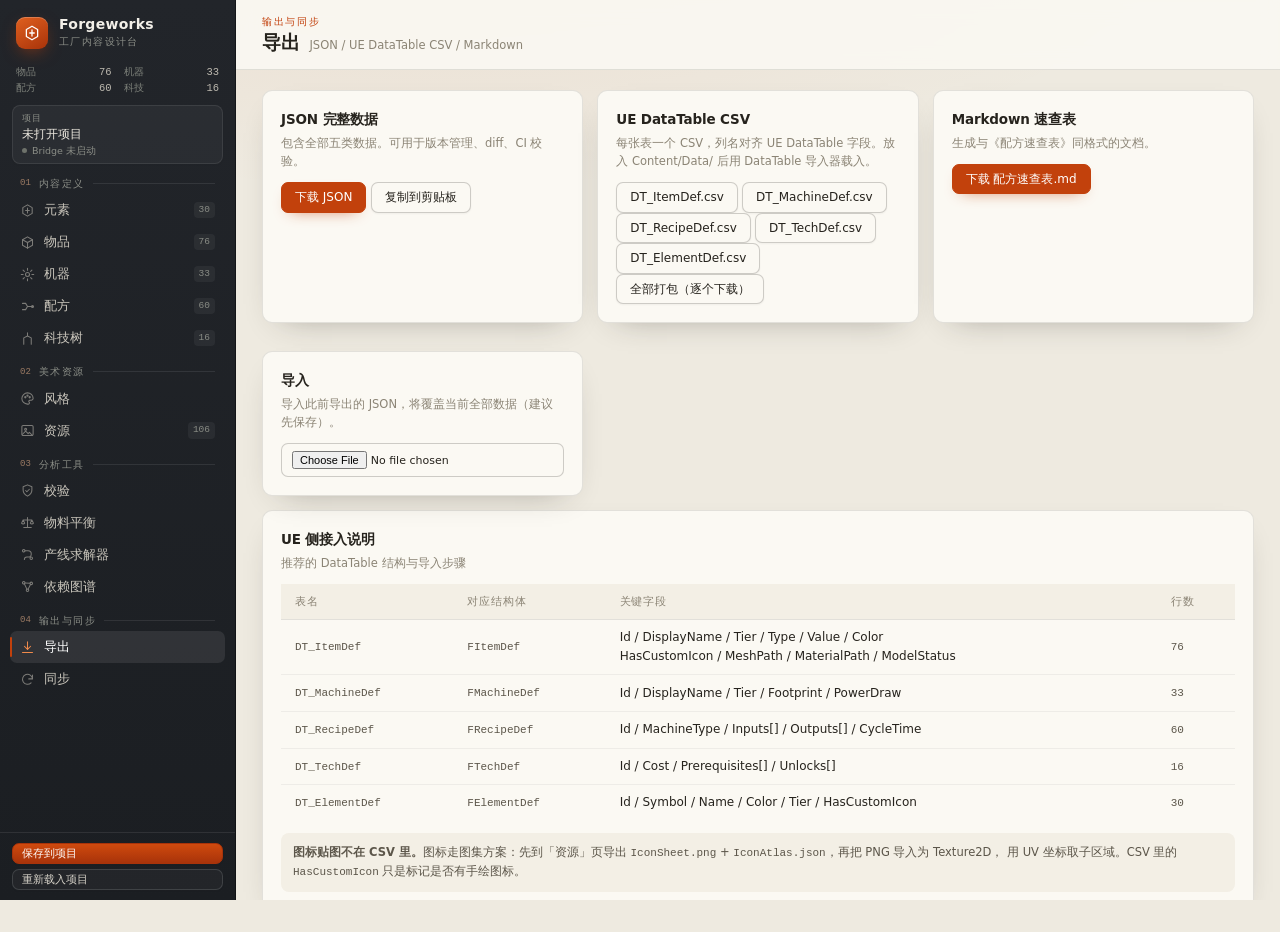
==== commit dcb6fffe: "feat(pipeline): 单件尺寸进入模型校准与减面，装配减面保留端口 partModel 优先用上游 measure 的尺寸做 fit 目标并把尺寸写进图生 3D 提示词； decimate " ====
--- a/tests/smoke.html
+++ b/tests/smoke.html
@@ -4,12 +4,12 @@
 <meta charset="UTF-8">
 <meta name="viewport" content="width=device-width, initial-scale=1.0">
 <title>Forgeworks · 工厂游戏内容设计器</title>
-<link rel="stylesheet" href="../css/theme.css?v=20261027f">
-<link rel="stylesheet" href="../css/layout.css?v=20261027f">
-<link rel="stylesheet" href="../css/components.css?v=20261027f">
-<link rel="stylesheet" href="../css/pipeline.css?v=20261027f">
-<link rel="stylesheet" href="../css/terminal.css?v=20261027f">
-<link rel="stylesheet" href="../js/vendor/xterm.css?v=20261027f">
+<link rel="stylesheet" href="../css/theme.css?v=20261027g">
+<link rel="stylesheet" href="../css/layout.css?v=20261027g">
+<link rel="stylesheet" href="../css/components.css?v=20261027g">
+<link rel="stylesheet" href="../css/pipeline.css?v=20261027g">
+<link rel="stylesheet" href="../css/terminal.css?v=20261027g">
+<link rel="stylesheet" href="../js/vendor/xterm.css?v=20261027g">
 </head>
 <body>
 <div class="app">
@@ -53,70 +53,70 @@
      ============================================================ -->
 
 <!-- 1. 配置与数据（产品内容为空，测试夹具单独提供数据） -->
-<script src="../js/core/config.js?v=20261027f"></script>
-<script src="../js/core/color.js?v=20261027f"></script>
-<script src="../js/data/styles.js?v=20261027f"></script>
-<script src="../js/data/prompts.js?v=20261027f"></script>
+<script src="../js/core/config.js?v=20261027g"></script>
+<script src="../js/core/color.js?v=20261027g"></script>
+<script src="../js/data/styles.js?v=20261027g"></script>
+<script src="../js/data/prompts.js?v=20261027g"></script>
 
 <!-- 2. 状态与索引 -->
-<script src="../js/core/state.js?v=20261027f"></script>
-<script src="seed-fixture.js?v=20261027f"></script>
-<script src="../js/core/lookup.js?v=20261027f"></script>
-<script src="../js/core/style.js?v=20261027f"></script>
+<script src="../js/core/state.js?v=20261027g"></script>
+<script src="seed-fixture.js?v=20261027g"></script>
+<script src="../js/core/lookup.js?v=20261027g"></script>
+<script src="../js/core/style.js?v=20261027g"></script>
 
 <!-- 3. 第三方（本地 vendored，不依赖 CDN，离线可用） -->
-<script src="../js/vendor/three.min.js?v=20261027f"></script>
-<script src="../js/vendor/OrbitControls.js?v=20261027f"></script>
-<script src="../js/vendor/RoomEnvironment.js?v=20261027f"></script>
-<script src="../js/vendor/GLTFLoader.js?v=20261027f"></script>
-<script src="../js/vendor/GLTFExporter.js?v=20261027f"></script>
-<script src="../js/vendor/BufferGeometryUtils.js?v=20261027f"></script>
-<script src="../js/vendor/xterm.js?v=20261027f"></script>
-<script src="../js/vendor/xterm-addon-fit.js?v=20261027f"></script>
+<script src="../js/vendor/three.min.js?v=20261027g"></script>
+<script src="../js/vendor/OrbitControls.js?v=20261027g"></script>
+<script src="../js/vendor/RoomEnvironment.js?v=20261027g"></script>
+<script src="../js/vendor/GLTFLoader.js?v=20261027g"></script>
+<script src="../js/vendor/GLTFExporter.js?v=20261027g"></script>
+<script src="../js/vendor/BufferGeometryUtils.js?v=20261027g"></script>
+<script src="../js/vendor/xterm.js?v=20261027g"></script>
+<script src="../js/vendor/xterm-addon-fit.js?v=20261027g"></script>
 
 <!-- 4. 引擎（无 UI 依赖） -->
-<script src="../js/engines/icons.js?v=20261027f"></script>
-<script src="../js/engines/material-textures.js?v=20261027f"></script>
-<script src="../js/engines/asset-layers.js?v=20261027f"></script>
-<script src="../js/engines/glb.js?v=20261027f"></script>
-<script src="../js/engines/viewer3d.js?v=20261027f"></script>
-<script src="../js/views/editor3d.js?v=20261027f"></script>
-<script src="../js/engines/validate.js?v=20261027f"></script>
-<script src="../js/engines/solver.js?v=20261027f"></script>
-<script src="../js/engines/balance.js?v=20261027f"></script>
-<script src="../js/engines/csv.js?v=20261027f"></script>
-<script src="../js/core/io.js?v=20261027f"></script>
-<script src="../js/sync.js?v=20261027f"></script>
-<script src="../js/pipeline-adopt.js?v=20261027f"></script>
-<script src="../js/pipeline.js?v=20261027f"></script>
-<script src="../js/pipeline-templates.js?v=20261027f"></script>
+<script src="../js/engines/icons.js?v=20261027g"></script>
+<script src="../js/engines/material-textures.js?v=20261027g"></script>
+<script src="../js/engines/asset-layers.js?v=20261027g"></script>
+<script src="../js/engines/glb.js?v=20261027g"></script>
+<script src="../js/engines/viewer3d.js?v=20261027g"></script>
+<script src="../js/views/editor3d.js?v=20261027g"></script>
+<script src="../js/engines/validate.js?v=20261027g"></script>
+<script src="../js/engines/solver.js?v=20261027g"></script>
+<script src="../js/engines/balance.js?v=20261027g"></script>
+<script src="../js/engines/csv.js?v=20261027g"></script>
+<script src="../js/core/io.js?v=20261027g"></script>
+<script src="../js/sync.js?v=20261027g"></script>
+<script src="../js/pipeline-adopt.js?v=20261027g"></script>
+<script src="../js/pipeline.js?v=20261027g"></script>
+<script src="../js/pipeline-templates.js?v=20261027g"></script>
 
 <!-- 5. UI 基础 -->
-<script src="../js/ui/table.js?v=20261027f"></script>
-<script src="../js/ui/router.js?v=20261027f"></script>
-<script src="../js/terminal.js?v=20261027f"></script>
-<script src="../js/ui/editor.js?v=20261027f"></script>
-<script src="../js/ui/providers.js?v=20261027f"></script>
+<script src="../js/ui/table.js?v=20261027g"></script>
+<script src="../js/ui/router.js?v=20261027g"></script>
+<script src="../js/terminal.js?v=20261027g"></script>
+<script src="../js/ui/editor.js?v=20261027g"></script>
+<script src="../js/ui/providers.js?v=20261027g"></script>
 
 <!-- 6. 各视图 -->
-<script src="../js/views/style.js?v=20261027f"></script>
-<script src="../js/views/elements.js?v=20261027f"></script>
-<script src="../js/views/items.js?v=20261027f"></script>
-<script src="../js/views/machines.js?v=20261027f"></script>
-<script src="../js/views/recipes.js?v=20261027f"></script>
-<script src="../js/views/techs.js?v=20261027f"></script>
-<script src="../js/views/assets.js?v=20261027f"></script>
-<script src="../js/views/validate.js?v=20261027f"></script>
-<script src="../js/views/balance.js?v=20261027f"></script>
-<script src="../js/views/solve.js?v=20261027f"></script>
-<script src="../js/views/graph.js?v=20261027f"></script>
-<script src="../js/views/sync.js?v=20261027f"></script>
-<script src="../js/views/project.js?v=20261027f"></script>
-<script src="../js/views/pipeline.js?v=20261027f"></script>
-<script src="../js/views/export.js?v=20261027f"></script>
+<script src="../js/views/style.js?v=20261027g"></script>
+<script src="../js/views/elements.js?v=20261027g"></script>
+<script src="../js/views/items.js?v=20261027g"></script>
+<script src="../js/views/machines.js?v=20261027g"></script>
+<script src="../js/views/recipes.js?v=20261027g"></script>
+<script src="../js/views/techs.js?v=20261027g"></script>
+<script src="../js/views/assets.js?v=20261027g"></script>
+<script src="../js/views/validate.js?v=20261027g"></script>
+<script src="../js/views/balance.js?v=20261027g"></script>
+<script src="../js/views/solve.js?v=20261027g"></script>
+<script src="../js/views/graph.js?v=20261027g"></script>
+<script src="../js/views/sync.js?v=20261027g"></script>
+<script src="../js/views/project.js?v=20261027g"></script>
+<script src="../js/views/pipeline.js?v=20261027g"></script>
+<script src="../js/views/export.js?v=20261027g"></script>
 
 <!-- 7. 启动（构建 VIEWS 并首次渲染） -->
-<script src="../js/main.js?v=20261027f"></script>
+<script src="../js/main.js?v=20261027g"></script>
 
 <pre id="selftest-result" style="font:12px monospace;white-space:pre-wrap;padding:16px"></pre>
 <script>
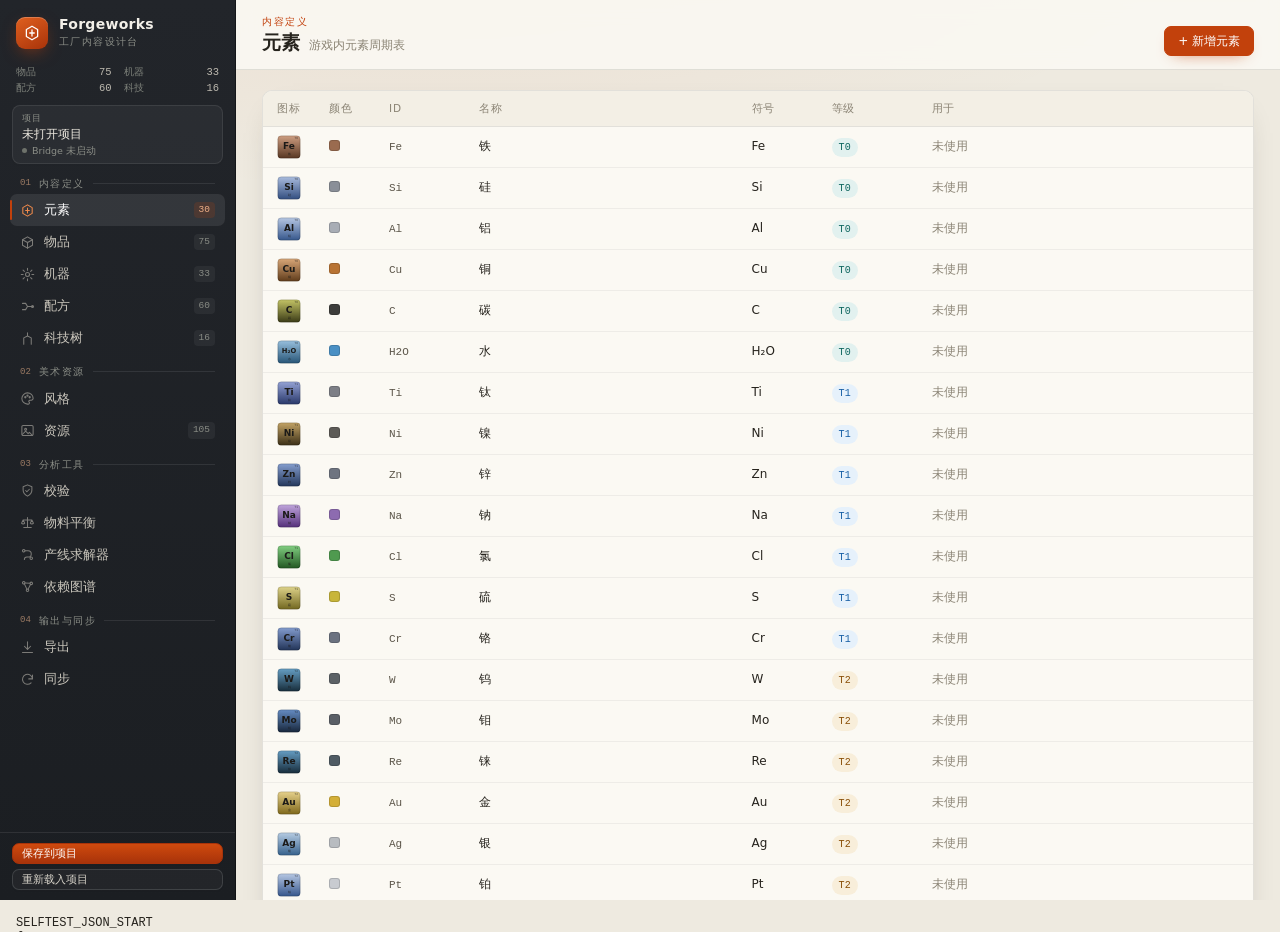
==== commit af94580b: "feat(pipeline): mate 节点按端口分层刚性装配 - 新增 mate 节点（a/b 两路 assembly + spec 连接），按设计 §8.2 计算四元数与落位平移，Blender" ====
--- a/tests/smoke.html
+++ b/tests/smoke.html
@@ -4,12 +4,12 @@
 <meta charset="UTF-8">
 <meta name="viewport" content="width=device-width, initial-scale=1.0">
 <title>Forgeworks · 工厂游戏内容设计器</title>
-<link rel="stylesheet" href="../css/theme.css?v=20261027g">
-<link rel="stylesheet" href="../css/layout.css?v=20261027g">
-<link rel="stylesheet" href="../css/components.css?v=20261027g">
-<link rel="stylesheet" href="../css/pipeline.css?v=20261027g">
-<link rel="stylesheet" href="../css/terminal.css?v=20261027g">
-<link rel="stylesheet" href="../js/vendor/xterm.css?v=20261027g">
+<link rel="stylesheet" href="../css/theme.css?v=20261027h">
+<link rel="stylesheet" href="../css/layout.css?v=20261027h">
+<link rel="stylesheet" href="../css/components.css?v=20261027h">
+<link rel="stylesheet" href="../css/pipeline.css?v=20261027h">
+<link rel="stylesheet" href="../css/terminal.css?v=20261027h">
+<link rel="stylesheet" href="../js/vendor/xterm.css?v=20261027h">
 </head>
 <body>
 <div class="app">
@@ -53,70 +53,70 @@
      ============================================================ -->
 
 <!-- 1. 配置与数据（产品内容为空，测试夹具单独提供数据） -->
-<script src="../js/core/config.js?v=20261027g"></script>
-<script src="../js/core/color.js?v=20261027g"></script>
-<script src="../js/data/styles.js?v=20261027g"></script>
-<script src="../js/data/prompts.js?v=20261027g"></script>
+<script src="../js/core/config.js?v=20261027h"></script>
+<script src="../js/core/color.js?v=20261027h"></script>
+<script src="../js/data/styles.js?v=20261027h"></script>
+<script src="../js/data/prompts.js?v=20261027h"></script>
 
 <!-- 2. 状态与索引 -->
-<script src="../js/core/state.js?v=20261027g"></script>
-<script src="seed-fixture.js?v=20261027g"></script>
-<script src="../js/core/lookup.js?v=20261027g"></script>
-<script src="../js/core/style.js?v=20261027g"></script>
+<script src="../js/core/state.js?v=20261027h"></script>
+<script src="seed-fixture.js?v=20261027h"></script>
+<script src="../js/core/lookup.js?v=20261027h"></script>
+<script src="../js/core/style.js?v=20261027h"></script>
 
 <!-- 3. 第三方（本地 vendored，不依赖 CDN，离线可用） -->
-<script src="../js/vendor/three.min.js?v=20261027g"></script>
-<script src="../js/vendor/OrbitControls.js?v=20261027g"></script>
-<script src="../js/vendor/RoomEnvironment.js?v=20261027g"></script>
-<script src="../js/vendor/GLTFLoader.js?v=20261027g"></script>
-<script src="../js/vendor/GLTFExporter.js?v=20261027g"></script>
-<script src="../js/vendor/BufferGeometryUtils.js?v=20261027g"></script>
-<script src="../js/vendor/xterm.js?v=20261027g"></script>
-<script src="../js/vendor/xterm-addon-fit.js?v=20261027g"></script>
+<script src="../js/vendor/three.min.js?v=20261027h"></script>
+<script src="../js/vendor/OrbitControls.js?v=20261027h"></script>
+<script src="../js/vendor/RoomEnvironment.js?v=20261027h"></script>
+<script src="../js/vendor/GLTFLoader.js?v=20261027h"></script>
+<script src="../js/vendor/GLTFExporter.js?v=20261027h"></script>
+<script src="../js/vendor/BufferGeometryUtils.js?v=20261027h"></script>
+<script src="../js/vendor/xterm.js?v=20261027h"></script>
+<script src="../js/vendor/xterm-addon-fit.js?v=20261027h"></script>
 
 <!-- 4. 引擎（无 UI 依赖） -->
-<script src="../js/engines/icons.js?v=20261027g"></script>
-<script src="../js/engines/material-textures.js?v=20261027g"></script>
-<script src="../js/engines/asset-layers.js?v=20261027g"></script>
-<script src="../js/engines/glb.js?v=20261027g"></script>
-<script src="../js/engines/viewer3d.js?v=20261027g"></script>
-<script src="../js/views/editor3d.js?v=20261027g"></script>
-<script src="../js/engines/validate.js?v=20261027g"></script>
-<script src="../js/engines/solver.js?v=20261027g"></script>
-<script src="../js/engines/balance.js?v=20261027g"></script>
-<script src="../js/engines/csv.js?v=20261027g"></script>
-<script src="../js/core/io.js?v=20261027g"></script>
-<script src="../js/sync.js?v=20261027g"></script>
-<script src="../js/pipeline-adopt.js?v=20261027g"></script>
-<script src="../js/pipeline.js?v=20261027g"></script>
-<script src="../js/pipeline-templates.js?v=20261027g"></script>
+<script src="../js/engines/icons.js?v=20261027h"></script>
+<script src="../js/engines/material-textures.js?v=20261027h"></script>
+<script src="../js/engines/asset-layers.js?v=20261027h"></script>
+<script src="../js/engines/glb.js?v=20261027h"></script>
+<script src="../js/engines/viewer3d.js?v=20261027h"></script>
+<script src="../js/views/editor3d.js?v=20261027h"></script>
+<script src="../js/engines/validate.js?v=20261027h"></script>
+<script src="../js/engines/solver.js?v=20261027h"></script>
+<script src="../js/engines/balance.js?v=20261027h"></script>
+<script src="../js/engines/csv.js?v=20261027h"></script>
+<script src="../js/core/io.js?v=20261027h"></script>
+<script src="../js/sync.js?v=20261027h"></script>
+<script src="../js/pipeline-adopt.js?v=20261027h"></script>
+<script src="../js/pipeline.js?v=20261027h"></script>
+<script src="../js/pipeline-templates.js?v=20261027h"></script>
 
 <!-- 5. UI 基础 -->
-<script src="../js/ui/table.js?v=20261027g"></script>
-<script src="../js/ui/router.js?v=20261027g"></script>
-<script src="../js/terminal.js?v=20261027g"></script>
-<script src="../js/ui/editor.js?v=20261027g"></script>
-<script src="../js/ui/providers.js?v=20261027g"></script>
+<script src="../js/ui/table.js?v=20261027h"></script>
+<script src="../js/ui/router.js?v=20261027h"></script>
+<script src="../js/terminal.js?v=20261027h"></script>
+<script src="../js/ui/editor.js?v=20261027h"></script>
+<script src="../js/ui/providers.js?v=20261027h"></script>
 
 <!-- 6. 各视图 -->
-<script src="../js/views/style.js?v=20261027g"></script>
-<script src="../js/views/elements.js?v=20261027g"></script>
-<script src="../js/views/items.js?v=20261027g"></script>
-<script src="../js/views/machines.js?v=20261027g"></script>
-<script src="../js/views/recipes.js?v=20261027g"></script>
-<script src="../js/views/techs.js?v=20261027g"></script>
-<script src="../js/views/assets.js?v=20261027g"></script>
-<script src="../js/views/validate.js?v=20261027g"></script>
-<script src="../js/views/balance.js?v=20261027g"></script>
-<script src="../js/views/solve.js?v=20261027g"></script>
-<script src="../js/views/graph.js?v=20261027g"></script>
-<script src="../js/views/sync.js?v=20261027g"></script>
-<script src="../js/views/project.js?v=20261027g"></script>
-<script src="../js/views/pipeline.js?v=20261027g"></script>
-<script src="../js/views/export.js?v=20261027g"></script>
+<script src="../js/views/style.js?v=20261027h"></script>
+<script src="../js/views/elements.js?v=20261027h"></script>
+<script src="../js/views/items.js?v=20261027h"></script>
+<script src="../js/views/machines.js?v=20261027h"></script>
+<script src="../js/views/recipes.js?v=20261027h"></script>
+<script src="../js/views/techs.js?v=20261027h"></script>
+<script src="../js/views/assets.js?v=20261027h"></script>
+<script src="../js/views/validate.js?v=20261027h"></script>
+<script src="../js/views/balance.js?v=20261027h"></script>
+<script src="../js/views/solve.js?v=20261027h"></script>
+<script src="../js/views/graph.js?v=20261027h"></script>
+<script src="../js/views/sync.js?v=20261027h"></script>
+<script src="../js/views/project.js?v=20261027h"></script>
+<script src="../js/views/pipeline.js?v=20261027h"></script>
+<script src="../js/views/export.js?v=20261027h"></script>
 
 <!-- 7. 启动（构建 VIEWS 并首次渲染） -->
-<script src="../js/main.js?v=20261027g"></script>
+<script src="../js/main.js?v=20261027h"></script>
 
 <pre id="selftest-result" style="font:12px monospace;white-space:pre-wrap;padding:16px"></pre>
 <script>
